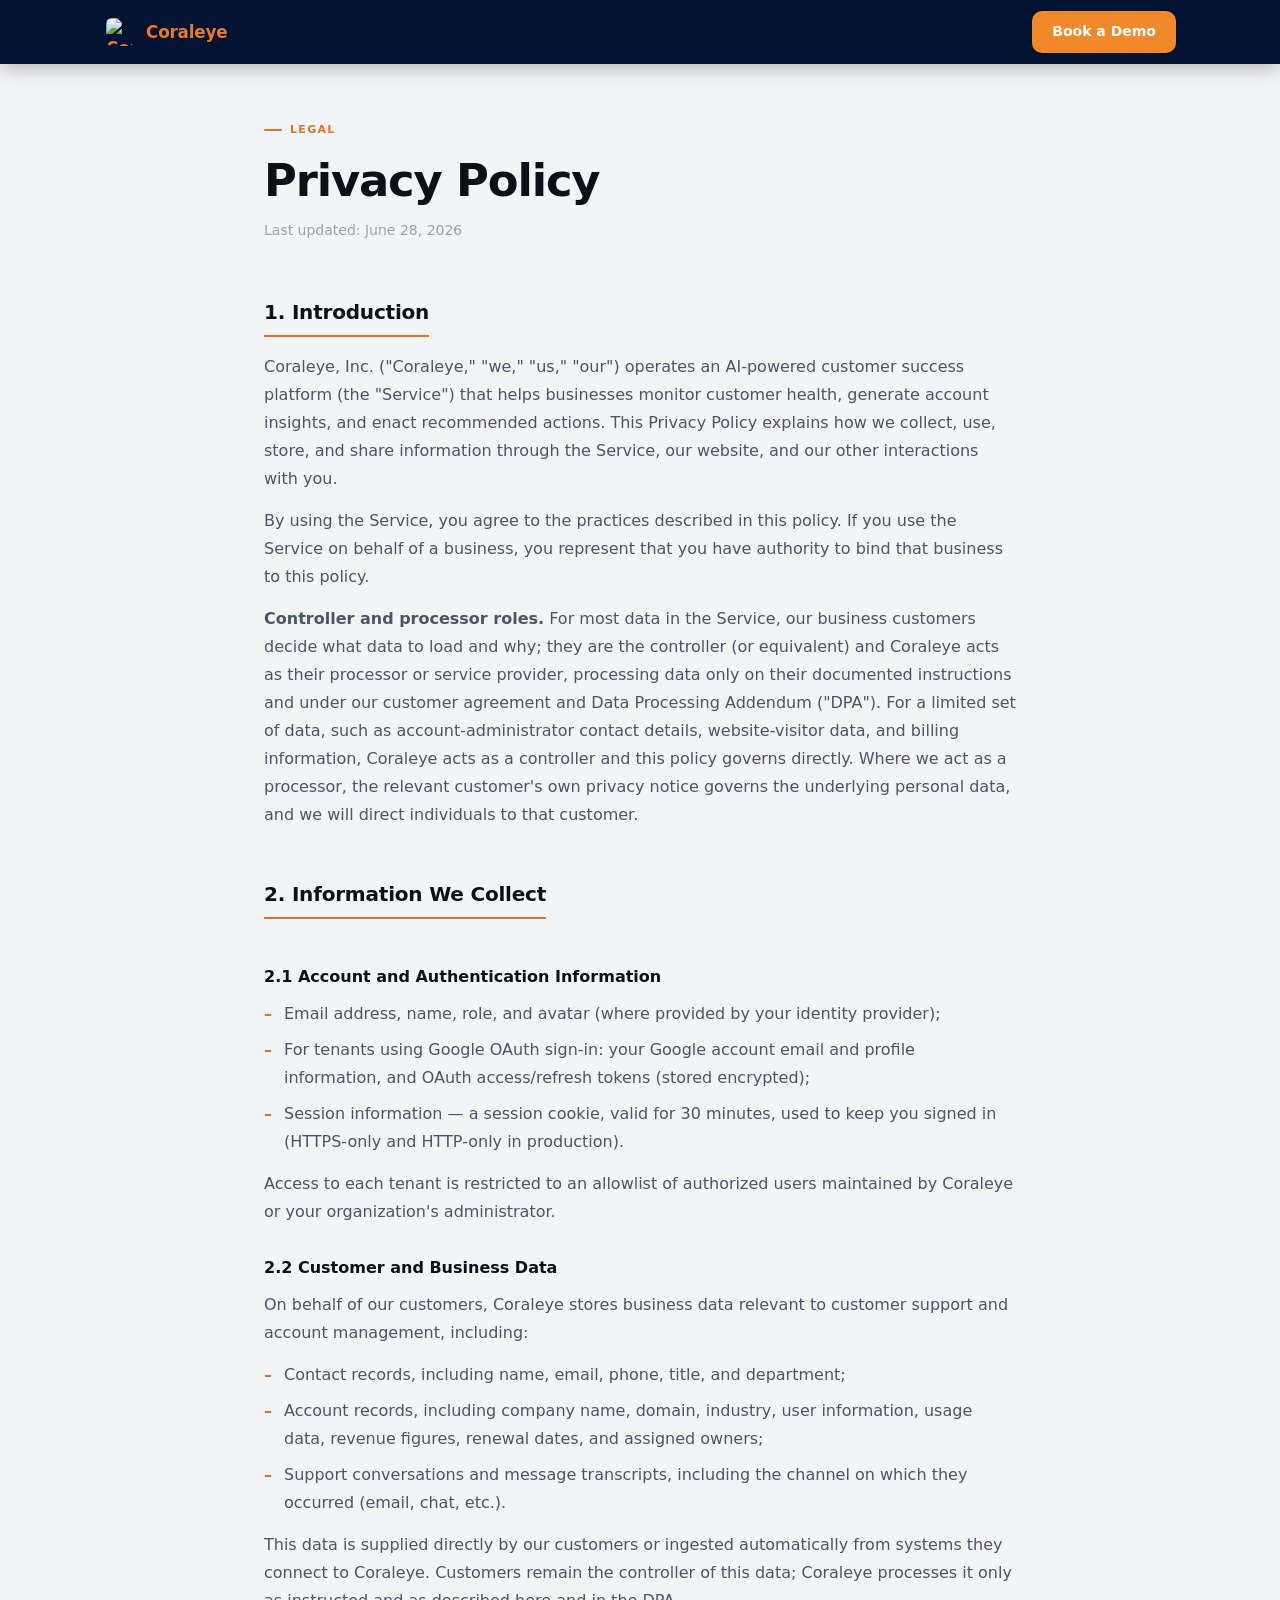
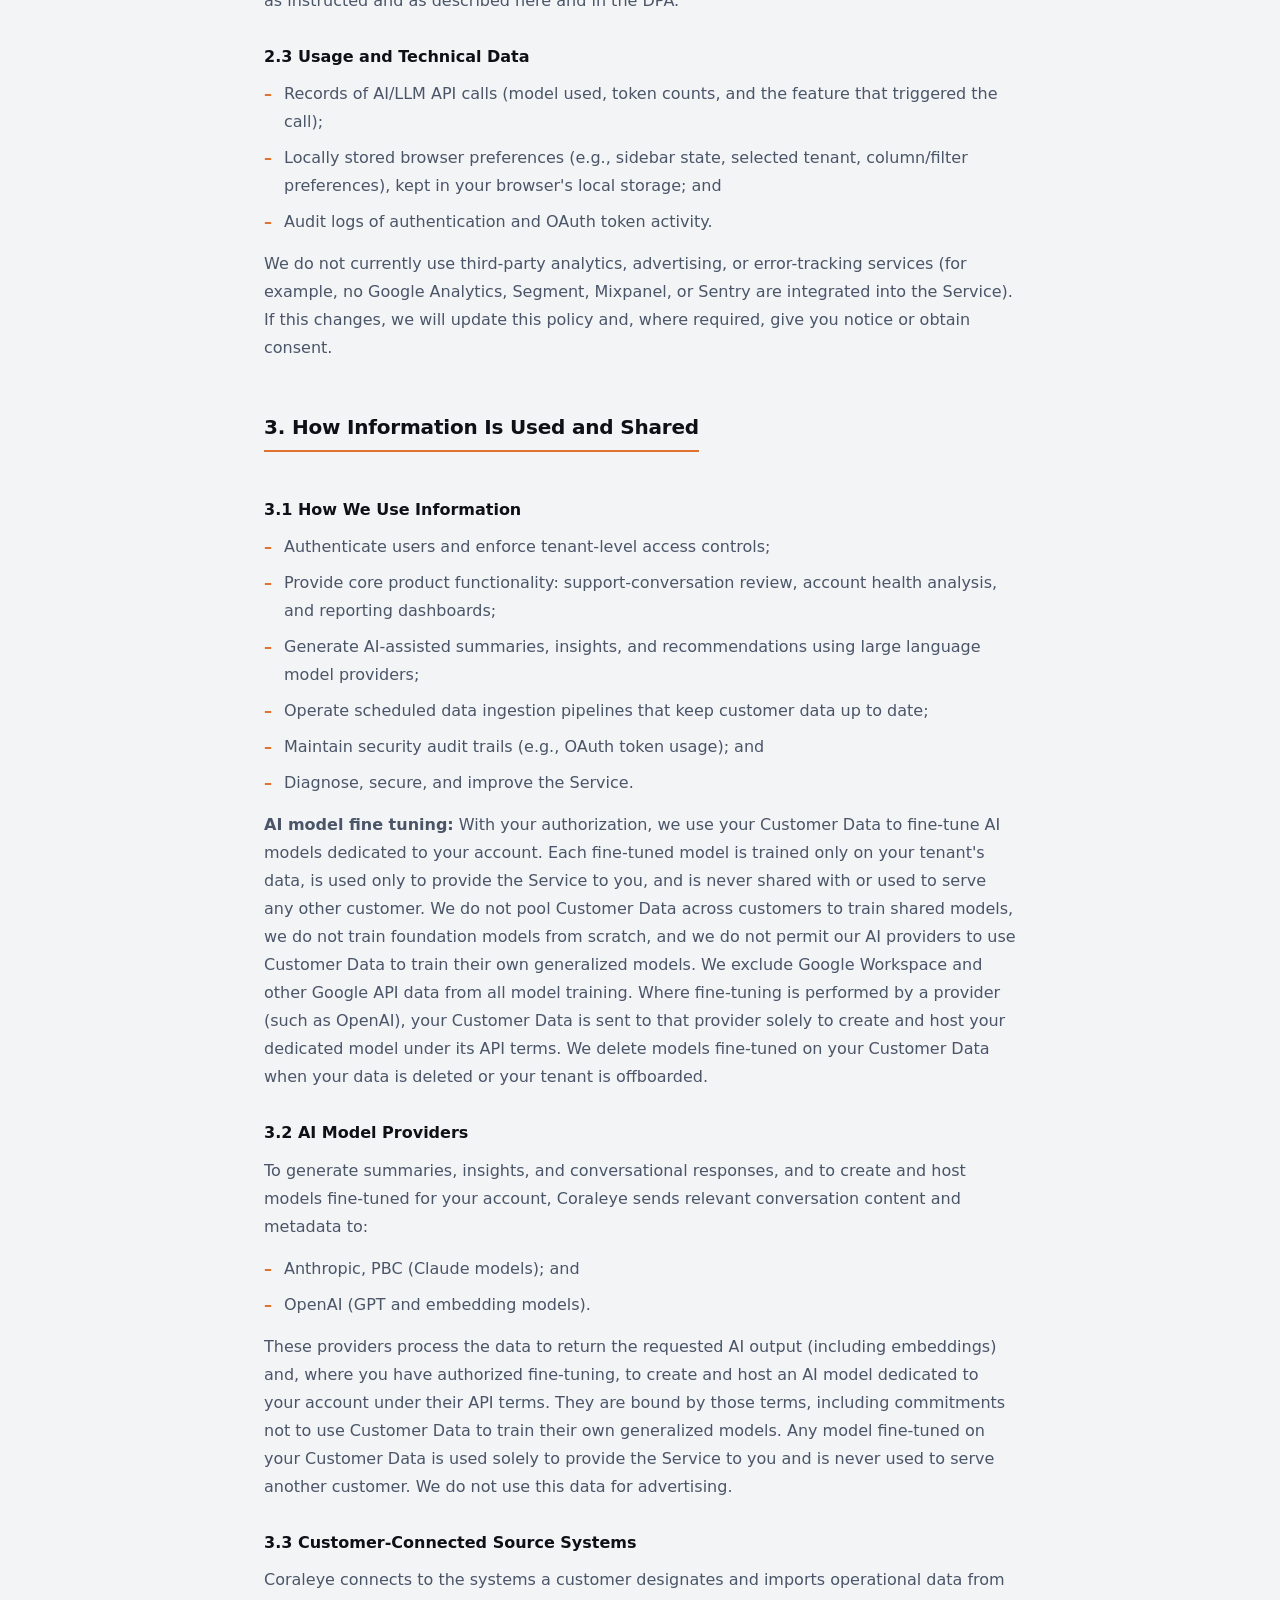
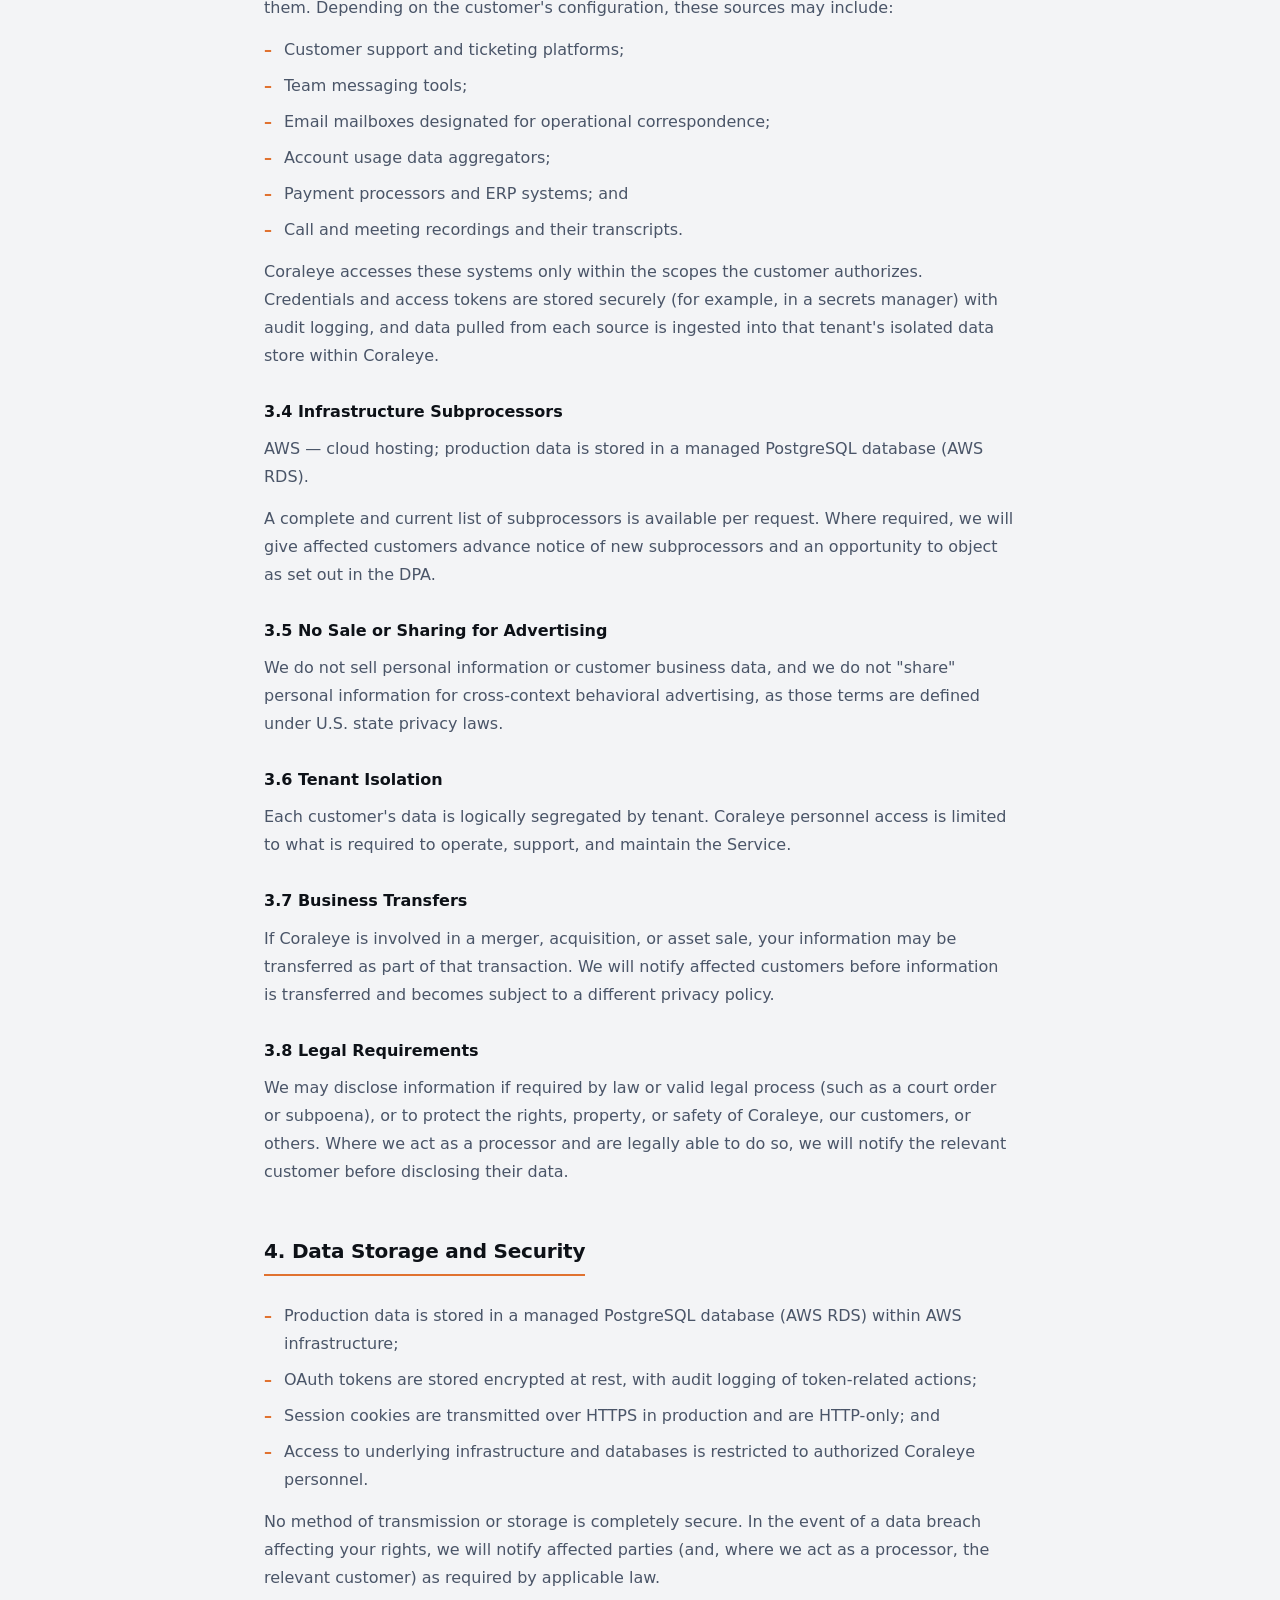
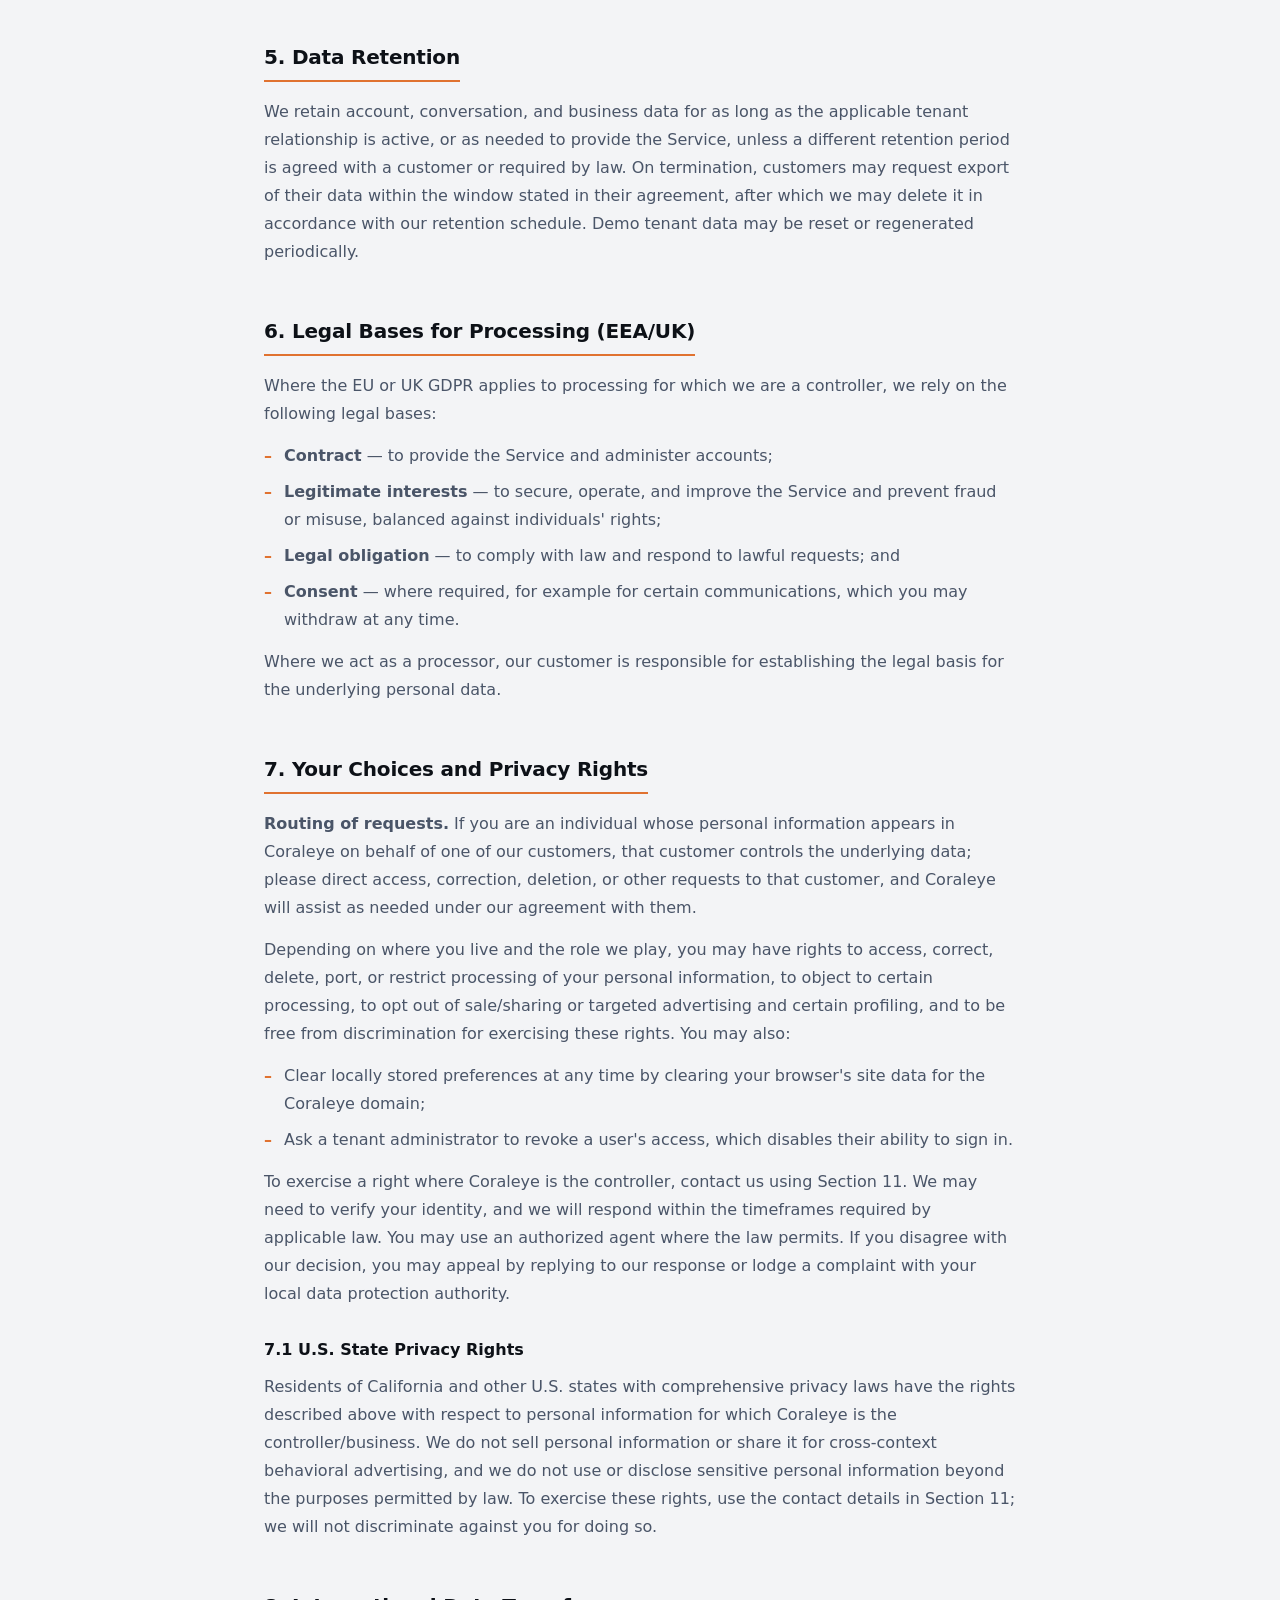
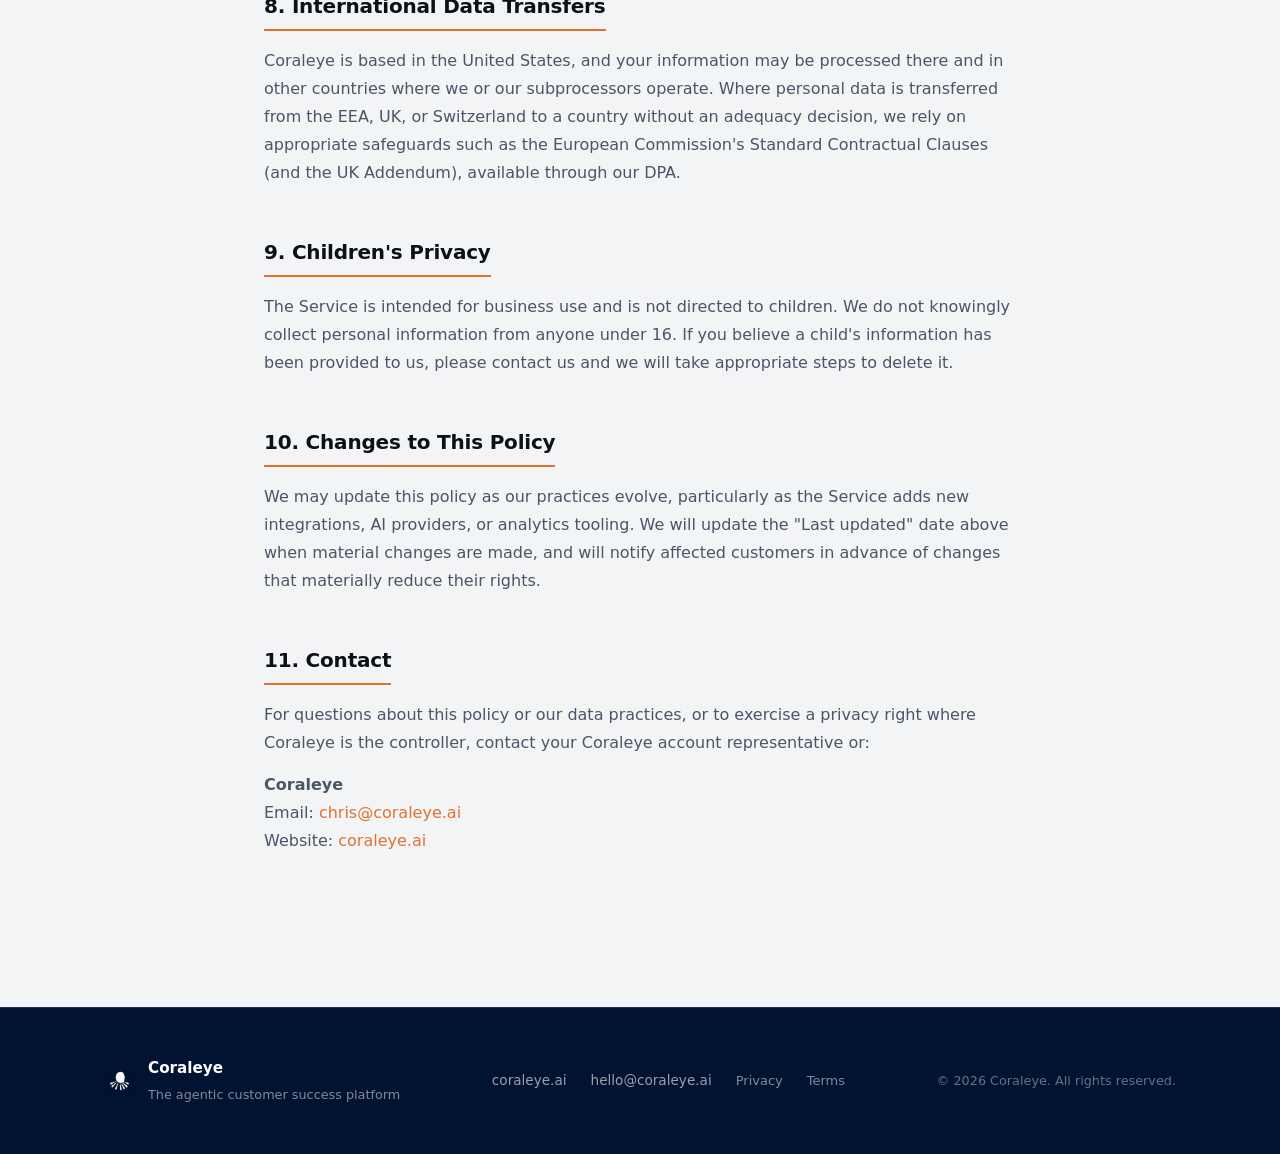
==== coraleye-website/privacy.html @ f0feb990 "Replace contact section with slide-in demo panel and ocean footer. Request a Demo now opens a right-" ====
<!DOCTYPE html>
<html lang="en">
<head>
  <meta charset="UTF-8" />
  <meta name="viewport" content="width=device-width, initial-scale=1.0" />
  <title>Privacy Policy — Coraleye</title>
  <meta name="description" content="Coraleye Privacy Policy — how we collect, use, store, and share information through the Service." />
  <link rel="icon" type="image/png" href="coraleye-new logo inverted.png" />
  <link rel="apple-touch-icon" href="coraleye-new logo inverted.png" />
  <link rel="stylesheet" href="fonts.css" />
  <style>
    *, *::before, *::after { box-sizing: border-box; margin: 0; padding: 0; max-width: 100%; }

    :root {
      --bg:          #f3f4f6;
      --bg-card:     #ffffff;
      --border:      rgba(0,0,0,0.08);
      --orange:      #e07230;
      --text:        #0d1117;
      --text-muted:  #4a5568;
      --text-subtle: #9aa0ae;
      --radius:      10px;
    }

    html { scroll-behavior: smooth; }

    body {
      background: var(--bg);
      color: var(--text);
      font-family: "Söhne", "Soehne", system-ui, -apple-system, BlinkMacSystemFont, "Segoe UI", sans-serif;
      font-size: 16px;
      line-height: 1.7;
      -webkit-font-smoothing: antialiased;
      overflow-x: hidden;
    }

    a { color: var(--orange); text-decoration: none; }
    a:hover { text-decoration: underline; }
    img { display: block; max-width: 100%; }

    /* ─── Nav ───────────────────────────────────────────────────────── */
    nav {
      position: fixed;
      top: 0;
      left: 0;
      right: 0;
      z-index: 100;
      height: 64px;
      display: flex;
      align-items: center;
      background: #011330;
      box-shadow: 0 2px 20px rgba(0,0,0,0.3);
    }

    .container {
      width: 100%;
      max-width: 1120px;
      margin: 0 auto;
      padding: 0 24px;
    }

    .nav-inner {
      display: flex;
      align-items: center;
      justify-content: space-between;
      width: 100%;
    }

    .nav-logo {
      display: flex;
      align-items: center;
      gap: 10px;
      font-weight: 700;
      font-size: 1.05rem;
      letter-spacing: -0.01em;
      color: #e8782a;
      text-decoration: none;
    }

    .nav-logo:hover { text-decoration: none; }

    .nav-logo-mark {
      width: 32px;
      height: 32px;
      border-radius: 8px;
      background: transparent;
      display: flex;
      align-items: center;
      justify-content: center;
      overflow: hidden;
      flex-shrink: 0;
    }

    .nav-links {
      display: flex;
      align-items: center;
      gap: 32px;
      list-style: none;
    }

    .nav-links a {
      font-size: 0.875rem;
      color: #ffffff;
      font-weight: 500;
      transition: color 0.15s;
      text-decoration: none;
    }

    .nav-links a:hover { color: rgba(255,255,255,0.8); text-decoration: none; }

    .nav-cta { display: flex; align-items: center; gap: 12px; }

    .btn {
      display: inline-flex;
      align-items: center;
      gap: 8px;
      padding: 9px 20px;
      border-radius: var(--radius);
      font-size: 0.875rem;
      font-weight: 600;
      cursor: pointer;
      transition: all 0.18s;
      border: none;
      white-space: nowrap;
      text-decoration: none;
    }

    .btn-primary {
      background: #f0892a;
      color: #ffffff;
    }

    .btn-primary:hover {
      background: #d97824;
      transform: translateY(-1px);
      box-shadow: 0 4px 20px rgba(240,137,42,0.30);
      text-decoration: none;
    }

    .nav-dropdown { position: relative; }
    .dropdown-menu { display: none; position: absolute; top: 100%; left: 0; background: #011330; border: 1px solid rgba(255,255,255,0.1); border-radius: 10px; padding: 8px; min-width: 180px; list-style: none; margin-top: 8px; z-index: 200; }
    .nav-dropdown:hover .dropdown-menu { display: block; }

    /* ─── Page Content ───────────────────────────────────────────────── */
    .privacy-wrap {
      max-width: 800px;
      margin: 0 auto;
      padding: 112px 24px 100px;
    }

    .privacy-label {
      display: inline-flex;
      align-items: center;
      gap: 8px;
      font-size: 11px;
      font-weight: 600;
      letter-spacing: 0.12em;
      text-transform: uppercase;
      color: var(--orange);
      margin-bottom: 16px;
    }

    .privacy-label::before {
      content: '';
      display: block;
      width: 18px;
      height: 2px;
      background: var(--orange);
      border-radius: 2px;
    }

    .privacy-wrap h1 {
      font-size: clamp(2rem, 4vw, 2.8rem);
      font-weight: 700;
      line-height: 1.15;
      letter-spacing: -0.025em;
      color: var(--text);
      margin-bottom: 12px;
    }

    .privacy-updated {
      font-size: 0.875rem;
      color: var(--text-subtle);
      margin-bottom: 56px;
    }

    .privacy-section {
      margin-bottom: 52px;
    }

    .privacy-section h2 {
      font-size: 1.25rem;
      font-weight: 700;
      line-height: 1.3;
      letter-spacing: -0.01em;
      color: var(--text);
      text-align: left;
      margin-bottom: 16px;
      padding-bottom: 10px;
      border-bottom: 2px solid var(--orange);
      display: inline-block;
    }

    .privacy-section h3 {
      font-size: 1rem;
      font-weight: 600;
      color: var(--text);
      margin-top: 28px;
      margin-bottom: 10px;
    }

    .privacy-section p {
      font-size: 1rem;
      color: var(--text-muted);
      line-height: 1.75;
      margin-bottom: 14px;
    }

    .privacy-section ul {
      margin: 10px 0 14px 0;
      padding-left: 0;
      list-style: none;
      display: flex;
      flex-direction: column;
      gap: 8px;
    }

    .privacy-section ul li {
      font-size: 1rem;
      color: var(--text-muted);
      line-height: 1.75;
      padding-left: 20px;
      position: relative;
    }

    .privacy-section ul li::before {
      content: '–';
      position: absolute;
      left: 0;
      color: var(--orange);
      font-weight: 700;
    }

    /* ─── Footer ─────────────────────────────────────────────────────── */
    footer {
      background: #011330;
      color: rgba(255,255,255,0.7);
      border-top: 1px solid rgba(255,255,255,0.12);
      padding: 48px 0;
    }

    .footer-inner {
      display: flex;
      align-items: center;
      justify-content: space-between;
      gap: 32px;
      flex-wrap: wrap;
    }

    .footer-left {
      display: flex;
      align-items: center;
      gap: 12px;
    }

    .footer-logo-mark {
      width: 32px;
      height: 32px;
      border-radius: 7px;
      background: transparent;
      display: flex;
      align-items: center;
      justify-content: center;
      overflow: hidden;
    }

    .footer-brand {
      font-weight: 700;
      font-size: 0.95rem;
      color: #ffffff;
    }

    .footer-tagline {
      font-size: 0.8rem;
      color: rgba(255,255,255,0.5);
      margin-top: 2px;
    }

    .footer-links {
      display: flex;
      align-items: center;
      gap: 24px;
    }

    .footer-links a {
      font-size: 0.85rem;
      color: rgba(255,255,255,0.6);
      transition: color 0.15s;
      text-decoration: none;
    }

    .footer-links a:hover { color: rgba(255,255,255,0.9); text-decoration: none; }

    .footer-right {
      font-size: 0.8rem;
      color: rgba(255,255,255,0.4);
    }

    /* ─── Responsive ─────────────────────────────────────────────────── */
    @media (max-width: 900px) {
      .nav-links { display: none; }
      .nav-cta { display: none; }
      .footer-inner { flex-direction: column; align-items: flex-start; }
    }

    @media (max-width: 600px) {
      .privacy-wrap { padding: 96px 20px 80px; }
    }
  </style>
</head>
<body>

  <!-- ─── Nav ────────────────────────────────────────────────────────── -->
  <nav id="main-nav">
    <div class="container">
      <div class="nav-inner">
        <a href="index.html" class="nav-logo">
          <div class="nav-logo-mark">
            <img src="kory.png" alt="Coraleye logo" style="width:28px;height:28px;object-fit:contain;border-radius:6px;" />
          </div>
          Coraleye
        </a>
        <div class="nav-cta">
          <a href="index.html#request-demo" class="btn btn-primary">Book a Demo</a>
        </div>
      </div>
    </div>
  </nav>

  <!-- ─── Content ─────────────────────────────────────────────────────── -->
  <div class="privacy-wrap">

    <div class="privacy-label">Legal</div>
    <h1>Privacy Policy</h1>
    <p class="privacy-updated">Last updated: June 28, 2026</p>

    <!-- 1. Introduction -->
    <div class="privacy-section">
      <h2>1. Introduction</h2>
      <p>Coraleye, Inc. ("Coraleye," "we," "us," "our") operates an AI-powered customer success platform (the "Service") that helps businesses monitor customer health, generate account insights, and enact recommended actions. This Privacy Policy explains how we collect, use, store, and share information through the Service, our website, and our other interactions with you.</p>
      <p>By using the Service, you agree to the practices described in this policy. If you use the Service on behalf of a business, you represent that you have authority to bind that business to this policy.</p>
      <p><strong>Controller and processor roles.</strong> For most data in the Service, our business customers decide what data to load and why; they are the controller (or equivalent) and Coraleye acts as their processor or service provider, processing data only on their documented instructions and under our customer agreement and Data Processing Addendum ("DPA"). For a limited set of data, such as account-administrator contact details, website-visitor data, and billing information, Coraleye acts as a controller and this policy governs directly. Where we act as a processor, the relevant customer's own privacy notice governs the underlying personal data, and we will direct individuals to that customer.</p>
    </div>

    <!-- 2. Information We Collect -->
    <div class="privacy-section">
      <h2>2. Information We Collect</h2>

      <h3>2.1 Account and Authentication Information</h3>
      <ul>
        <li>Email address, name, role, and avatar (where provided by your identity provider);</li>
        <li>For tenants using Google OAuth sign-in: your Google account email and profile information, and OAuth access/refresh tokens (stored encrypted);</li>
        <li>Session information — a session cookie, valid for 30 minutes, used to keep you signed in (HTTPS-only and HTTP-only in production).</li>
      </ul>
      <p>Access to each tenant is restricted to an allowlist of authorized users maintained by Coraleye or your organization's administrator.</p>

      <h3>2.2 Customer and Business Data</h3>
      <p>On behalf of our customers, Coraleye stores business data relevant to customer support and account management, including:</p>
      <ul>
        <li>Contact records, including name, email, phone, title, and department;</li>
        <li>Account records, including company name, domain, industry, user information, usage data, revenue figures, renewal dates, and assigned owners;</li>
        <li>Support conversations and message transcripts, including the channel on which they occurred (email, chat, etc.).</li>
      </ul>
      <p>This data is supplied directly by our customers or ingested automatically from systems they connect to Coraleye. Customers remain the controller of this data; Coraleye processes it only as instructed and as described here and in the DPA.</p>

      <h3>2.3 Usage and Technical Data</h3>
      <ul>
        <li>Records of AI/LLM API calls (model used, token counts, and the feature that triggered the call);</li>
        <li>Locally stored browser preferences (e.g., sidebar state, selected tenant, column/filter preferences), kept in your browser's local storage; and</li>
        <li>Audit logs of authentication and OAuth token activity.</li>
      </ul>
      <p>We do not currently use third-party analytics, advertising, or error-tracking services (for example, no Google Analytics, Segment, Mixpanel, or Sentry are integrated into the Service). If this changes, we will update this policy and, where required, give you notice or obtain consent.</p>
    </div>

    <!-- 3. How Information Is Used and Shared -->
    <div class="privacy-section">
      <h2>3. How Information Is Used and Shared</h2>

      <h3>3.1 How We Use Information</h3>
      <ul>
        <li>Authenticate users and enforce tenant-level access controls;</li>
        <li>Provide core product functionality: support-conversation review, account health analysis, and reporting dashboards;</li>
        <li>Generate AI-assisted summaries, insights, and recommendations using large language model providers;</li>
        <li>Operate scheduled data ingestion pipelines that keep customer data up to date;</li>
        <li>Maintain security audit trails (e.g., OAuth token usage); and</li>
        <li>Diagnose, secure, and improve the Service.</li>
      </ul>
      <p><strong>AI model fine tuning:</strong> With your authorization, we use your Customer Data to fine-tune AI models dedicated to your account. Each fine-tuned model is trained only on your tenant's data, is used only to provide the Service to you, and is never shared with or used to serve any other customer. We do not pool Customer Data across customers to train shared models, we do not train foundation models from scratch, and we do not permit our AI providers to use Customer Data to train their own generalized models. We exclude Google Workspace and other Google API data from all model training. Where fine-tuning is performed by a provider (such as OpenAI), your Customer Data is sent to that provider solely to create and host your dedicated model under its API terms. We delete models fine-tuned on your Customer Data when your data is deleted or your tenant is offboarded.</p>

      <h3>3.2 AI Model Providers</h3>
      <p>To generate summaries, insights, and conversational responses, and to create and host models fine-tuned for your account, Coraleye sends relevant conversation content and metadata to:</p>
      <ul>
        <li>Anthropic, PBC (Claude models); and</li>
        <li>OpenAI (GPT and embedding models).</li>
      </ul>
      <p>These providers process the data to return the requested AI output (including embeddings) and, where you have authorized fine-tuning, to create and host an AI model dedicated to your account under their API terms. They are bound by those terms, including commitments not to use Customer Data to train their own generalized models. Any model fine-tuned on your Customer Data is used solely to provide the Service to you and is never used to serve another customer. We do not use this data for advertising.</p>

      <h3>3.3 Customer-Connected Source Systems</h3>
      <p>Coraleye connects to the systems a customer designates and imports operational data from them. Depending on the customer's configuration, these sources may include:</p>
      <ul>
        <li>Customer support and ticketing platforms;</li>
        <li>Team messaging tools;</li>
        <li>Email mailboxes designated for operational correspondence;</li>
        <li>Account usage data aggregators;</li>
        <li>Payment processors and ERP systems; and</li>
        <li>Call and meeting recordings and their transcripts.</li>
      </ul>
      <p>Coraleye accesses these systems only within the scopes the customer authorizes. Credentials and access tokens are stored securely (for example, in a secrets manager) with audit logging, and data pulled from each source is ingested into that tenant's isolated data store within Coraleye.</p>

      <h3>3.4 Infrastructure Subprocessors</h3>
      <p>AWS — cloud hosting; production data is stored in a managed PostgreSQL database (AWS RDS).</p>
      <p>A complete and current list of subprocessors is available per request. Where required, we will give affected customers advance notice of new subprocessors and an opportunity to object as set out in the DPA.</p>

      <h3>3.5 No Sale or Sharing for Advertising</h3>
      <p>We do not sell personal information or customer business data, and we do not "share" personal information for cross-context behavioral advertising, as those terms are defined under U.S. state privacy laws.</p>

      <h3>3.6 Tenant Isolation</h3>
      <p>Each customer's data is logically segregated by tenant. Coraleye personnel access is limited to what is required to operate, support, and maintain the Service.</p>

      <h3>3.7 Business Transfers</h3>
      <p>If Coraleye is involved in a merger, acquisition, or asset sale, your information may be transferred as part of that transaction. We will notify affected customers before information is transferred and becomes subject to a different privacy policy.</p>

      <h3>3.8 Legal Requirements</h3>
      <p>We may disclose information if required by law or valid legal process (such as a court order or subpoena), or to protect the rights, property, or safety of Coraleye, our customers, or others. Where we act as a processor and are legally able to do so, we will notify the relevant customer before disclosing their data.</p>
    </div>

    <!-- 4. Data Storage and Security -->
    <div class="privacy-section">
      <h2>4. Data Storage and Security</h2>
      <ul>
        <li>Production data is stored in a managed PostgreSQL database (AWS RDS) within AWS infrastructure;</li>
        <li>OAuth tokens are stored encrypted at rest, with audit logging of token-related actions;</li>
        <li>Session cookies are transmitted over HTTPS in production and are HTTP-only; and</li>
        <li>Access to underlying infrastructure and databases is restricted to authorized Coraleye personnel.</li>
      </ul>
      <p>No method of transmission or storage is completely secure. In the event of a data breach affecting your rights, we will notify affected parties (and, where we act as a processor, the relevant customer) as required by applicable law.</p>
    </div>

    <!-- 5. Data Retention -->
    <div class="privacy-section">
      <h2>5. Data Retention</h2>
      <p>We retain account, conversation, and business data for as long as the applicable tenant relationship is active, or as needed to provide the Service, unless a different retention period is agreed with a customer or required by law. On termination, customers may request export of their data within the window stated in their agreement, after which we may delete it in accordance with our retention schedule. Demo tenant data may be reset or regenerated periodically.</p>
    </div>

    <!-- 6. Legal Bases for Processing -->
    <div class="privacy-section">
      <h2>6. Legal Bases for Processing (EEA/UK)</h2>
      <p>Where the EU or UK GDPR applies to processing for which we are a controller, we rely on the following legal bases:</p>
      <ul>
        <li><strong>Contract</strong> — to provide the Service and administer accounts;</li>
        <li><strong>Legitimate interests</strong> — to secure, operate, and improve the Service and prevent fraud or misuse, balanced against individuals' rights;</li>
        <li><strong>Legal obligation</strong> — to comply with law and respond to lawful requests; and</li>
        <li><strong>Consent</strong> — where required, for example for certain communications, which you may withdraw at any time.</li>
      </ul>
      <p>Where we act as a processor, our customer is responsible for establishing the legal basis for the underlying personal data.</p>
    </div>

    <!-- 7. Your Choices and Privacy Rights -->
    <div class="privacy-section">
      <h2>7. Your Choices and Privacy Rights</h2>
      <p><strong>Routing of requests.</strong> If you are an individual whose personal information appears in Coraleye on behalf of one of our customers, that customer controls the underlying data; please direct access, correction, deletion, or other requests to that customer, and Coraleye will assist as needed under our agreement with them.</p>
      <p>Depending on where you live and the role we play, you may have rights to access, correct, delete, port, or restrict processing of your personal information, to object to certain processing, to opt out of sale/sharing or targeted advertising and certain profiling, and to be free from discrimination for exercising these rights. You may also:</p>
      <ul>
        <li>Clear locally stored preferences at any time by clearing your browser's site data for the Coraleye domain;</li>
        <li>Ask a tenant administrator to revoke a user's access, which disables their ability to sign in.</li>
      </ul>
      <p>To exercise a right where Coraleye is the controller, contact us using Section 11. We may need to verify your identity, and we will respond within the timeframes required by applicable law. You may use an authorized agent where the law permits. If you disagree with our decision, you may appeal by replying to our response or lodge a complaint with your local data protection authority.</p>

      <h3>7.1 U.S. State Privacy Rights</h3>
      <p>Residents of California and other U.S. states with comprehensive privacy laws have the rights described above with respect to personal information for which Coraleye is the controller/business. We do not sell personal information or share it for cross-context behavioral advertising, and we do not use or disclose sensitive personal information beyond the purposes permitted by law. To exercise these rights, use the contact details in Section 11; we will not discriminate against you for doing so.</p>
    </div>

    <!-- 8. International Data Transfers -->
    <div class="privacy-section">
      <h2>8. International Data Transfers</h2>
      <p>Coraleye is based in the United States, and your information may be processed there and in other countries where we or our subprocessors operate. Where personal data is transferred from the EEA, UK, or Switzerland to a country without an adequacy decision, we rely on appropriate safeguards such as the European Commission's Standard Contractual Clauses (and the UK Addendum), available through our DPA.</p>
    </div>

    <!-- 9. Children's Privacy -->
    <div class="privacy-section">
      <h2>9. Children's Privacy</h2>
      <p>The Service is intended for business use and is not directed to children. We do not knowingly collect personal information from anyone under 16. If you believe a child's information has been provided to us, please contact us and we will take appropriate steps to delete it.</p>
    </div>

    <!-- 10. Changes to This Policy -->
    <div class="privacy-section">
      <h2>10. Changes to This Policy</h2>
      <p>We may update this policy as our practices evolve, particularly as the Service adds new integrations, AI providers, or analytics tooling. We will update the "Last updated" date above when material changes are made, and will notify affected customers in advance of changes that materially reduce their rights.</p>
    </div>

    <!-- 11. Contact -->
    <div class="privacy-section">
      <h2>11. Contact</h2>
      <p>For questions about this policy or our data practices, or to exercise a privacy right where Coraleye is the controller, contact your Coraleye account representative or:</p>
      <p>
        <strong>Coraleye</strong><br />
        Email: <a href="mailto:chris@coraleye.ai">chris@coraleye.ai</a><br />
        Website: <a href="https://coraleye.ai">coraleye.ai</a>
      </p>
    </div>

  </div>

  <!-- ─── Footer ─────────────────────────────────────────────────────── -->
  <footer>
    <div class="container">
      <div class="footer-inner">
        <div class="footer-left">
          <div class="footer-logo-mark">
            <img src="coraleye-new logo inverted.png" alt="Coraleye" style="width:32px;height:32px;object-fit:contain;" />
          </div>
          <div>
            <div class="footer-brand">Coraleye</div>
            <div class="footer-tagline">The agentic customer success platform</div>
          </div>
        </div>
        <div class="footer-links">
          <a href="https://coraleye.ai">coraleye.ai</a>
          <a href="mailto:hello@coraleye.ai">hello@coraleye.ai</a>
          <a href="privacy.html" style="color:rgba(255,255,255,0.5);font-size:13px;">Privacy</a>
          <a href="terms.html" style="color:rgba(255,255,255,0.5);font-size:13px;">Terms</a>
        </div>
        <div class="footer-right">
          © 2026 Coraleye. All rights reserved.
        </div>
      </div>
    </div>
  </footer>

</body>
</html>
---- coraleye-website/fonts.css ----
/* Söhne — Klim Type Foundry (self-hosted web license)
   Place woff2 files in coraleye-website/fonts/:
   - Soehne-Buch.woff2           (400)
   - Soehne-Kraftig.woff2        (500)
   - Soehne-Halbfett.woff2       (600)
   - Soehne-Dreiviertelfett.woff2 (700) */

@font-face {
  font-family: "Söhne";
  src: local("Söhne Buch"), local("Soehne Buch"),
       url("fonts/Soehne-Buch.woff2") format("woff2");
  font-weight: 400;
  font-style: normal;
  font-display: swap;
}

@font-face {
  font-family: "Söhne";
  src: local("Söhne Kräftig"), local("Soehne Kraftig"),
       url("fonts/Soehne-Kraftig.woff2") format("woff2");
  font-weight: 500;
  font-style: normal;
  font-display: swap;
}

@font-face {
  font-family: "Söhne";
  src: local("Söhne Halbfett"), local("Soehne Halbfett"),
       url("fonts/Soehne-Halbfett.woff2") format("woff2");
  font-weight: 600;
  font-style: normal;
  font-display: swap;
}

@font-face {
  font-family: "Söhne";
  src: local("Söhne Dreiviertelfett"), local("Soehne Dreiviertelfett"),
       url("fonts/Soehne-Dreiviertelfett.woff2") format("woff2");
  font-weight: 700;
  font-style: normal;
  font-display: swap;
}
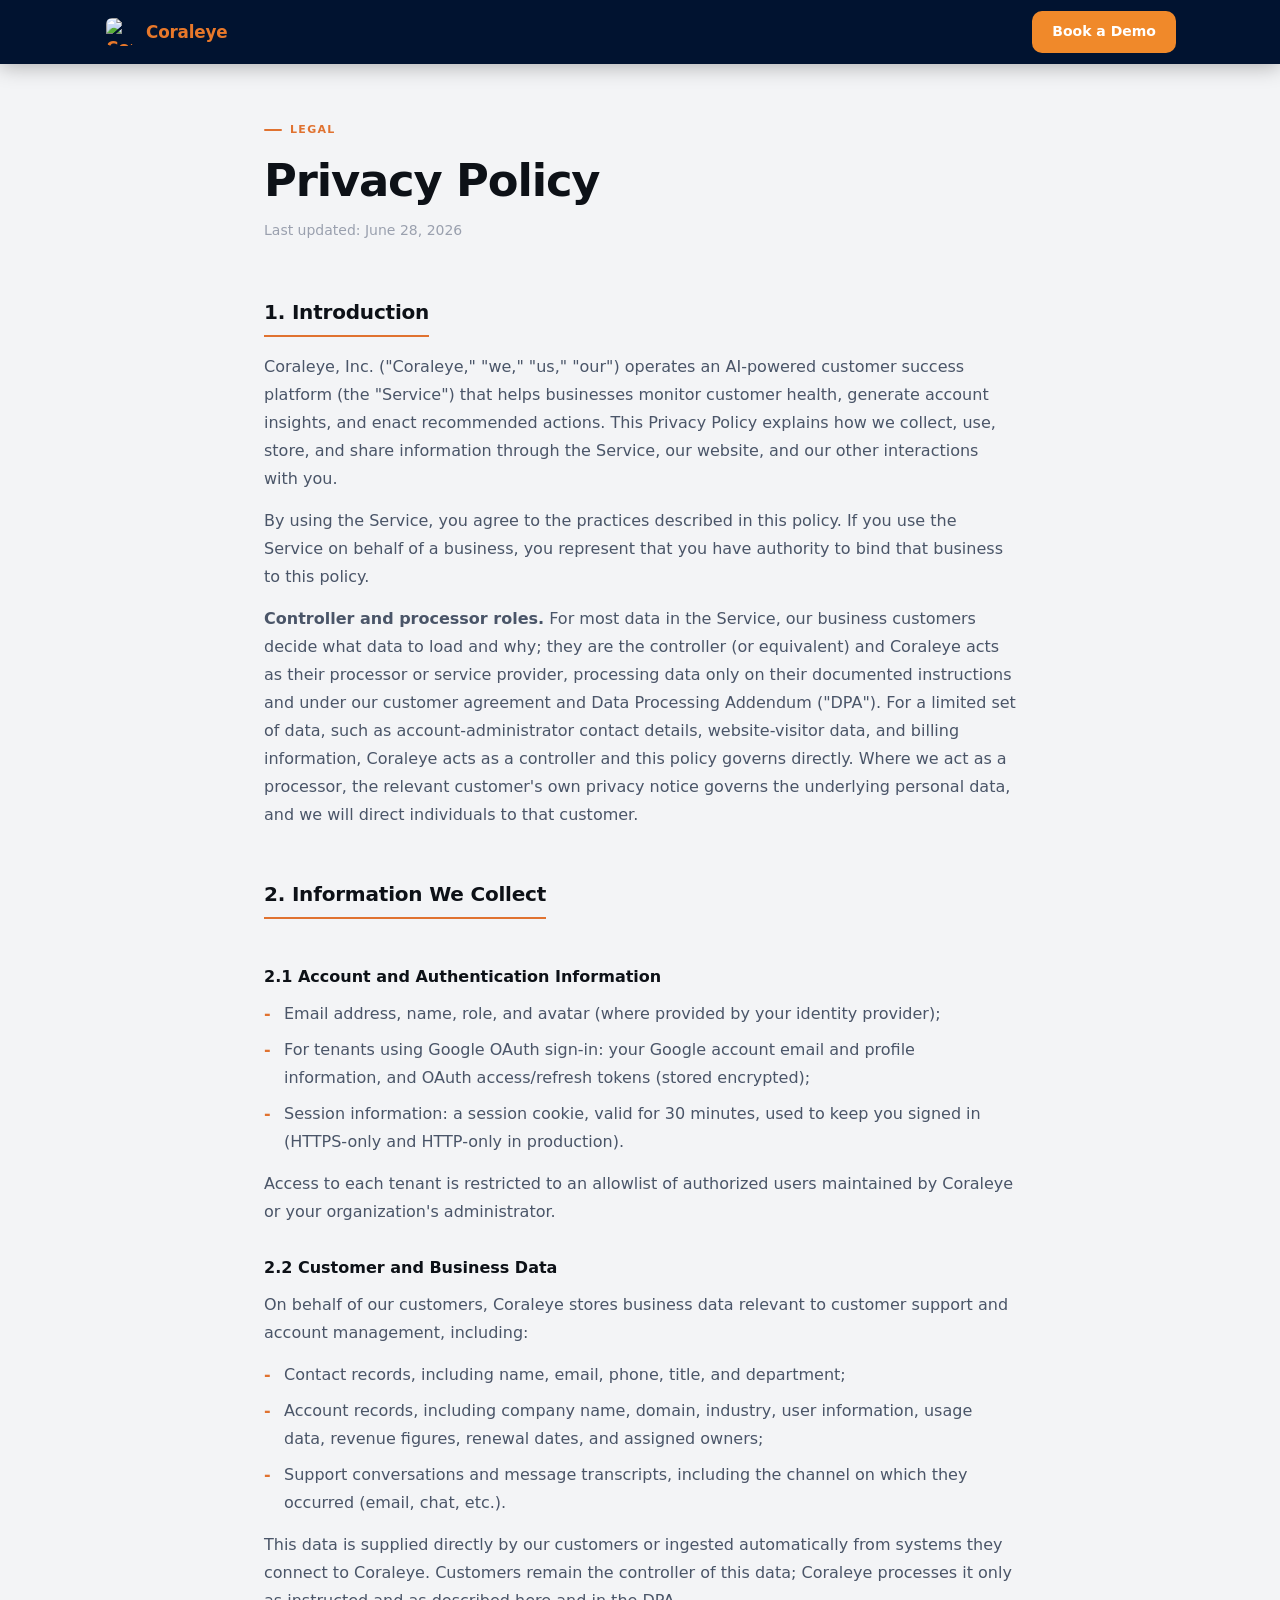
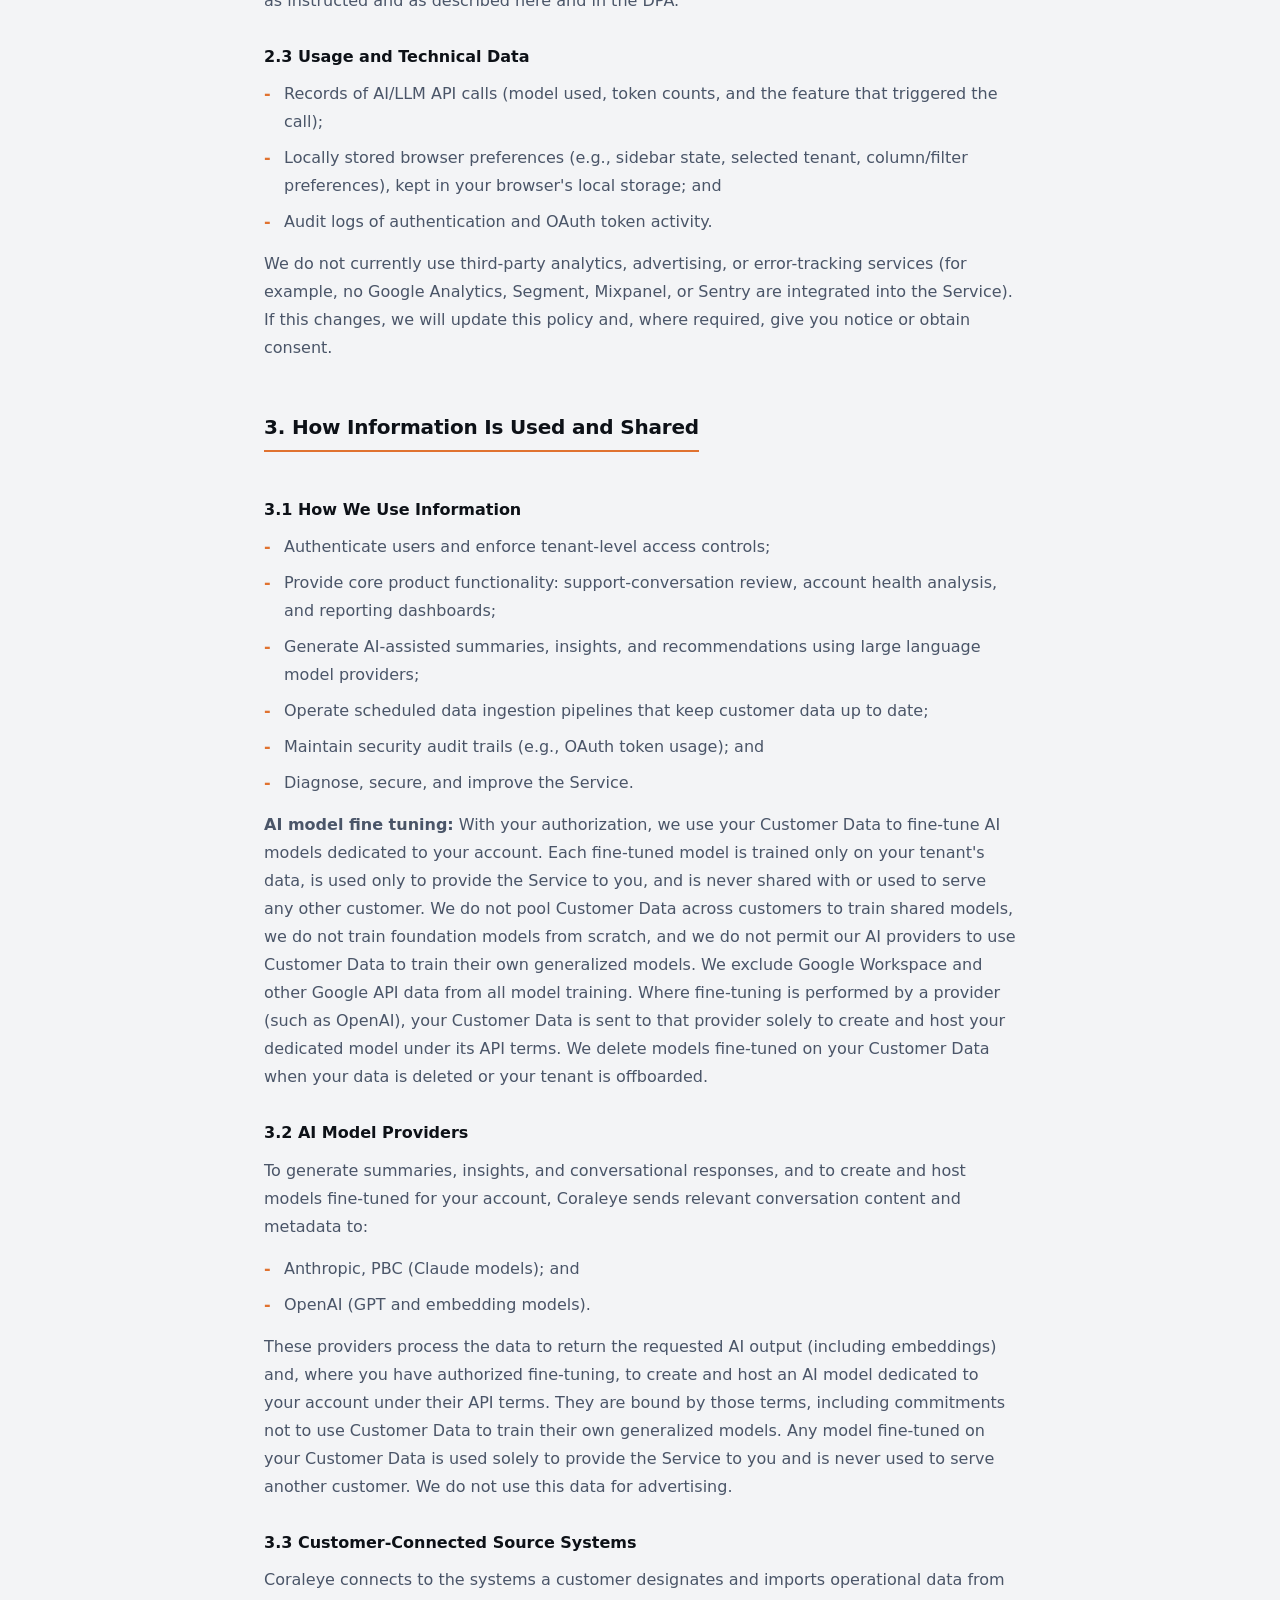
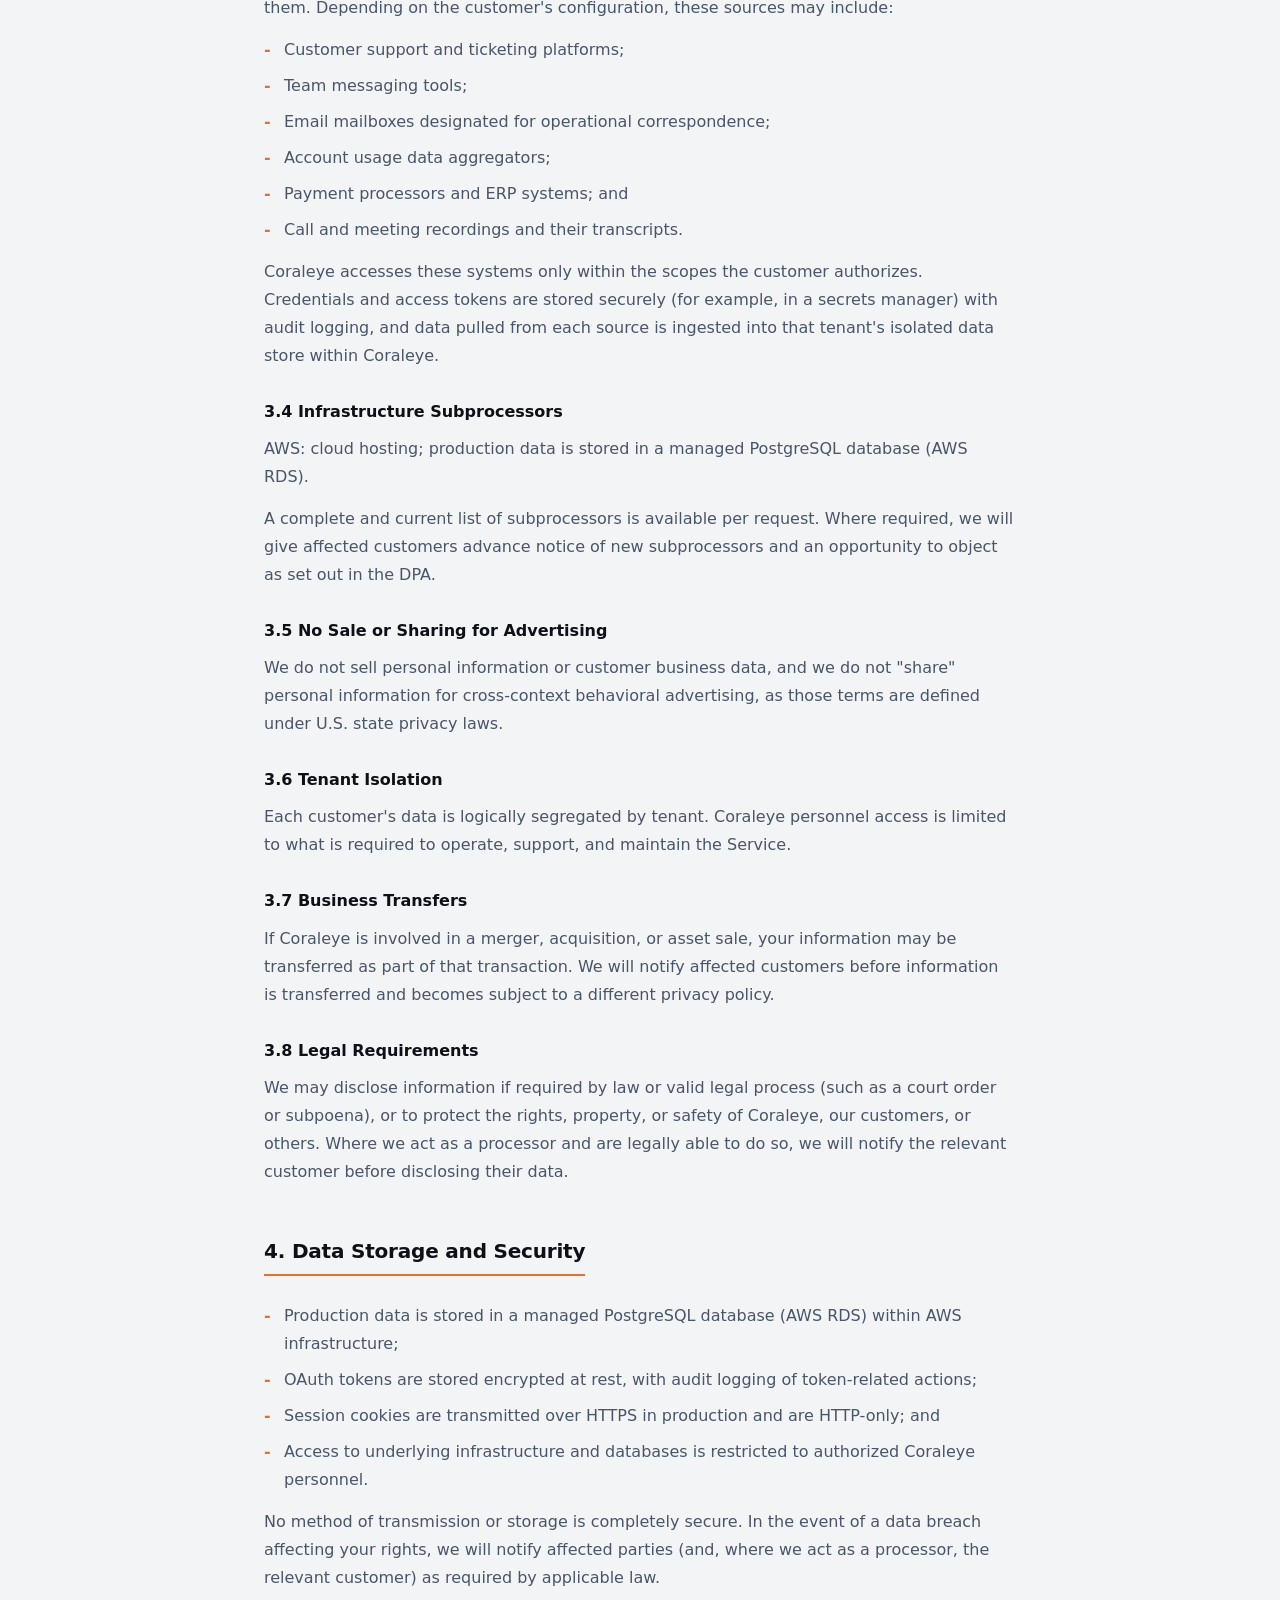
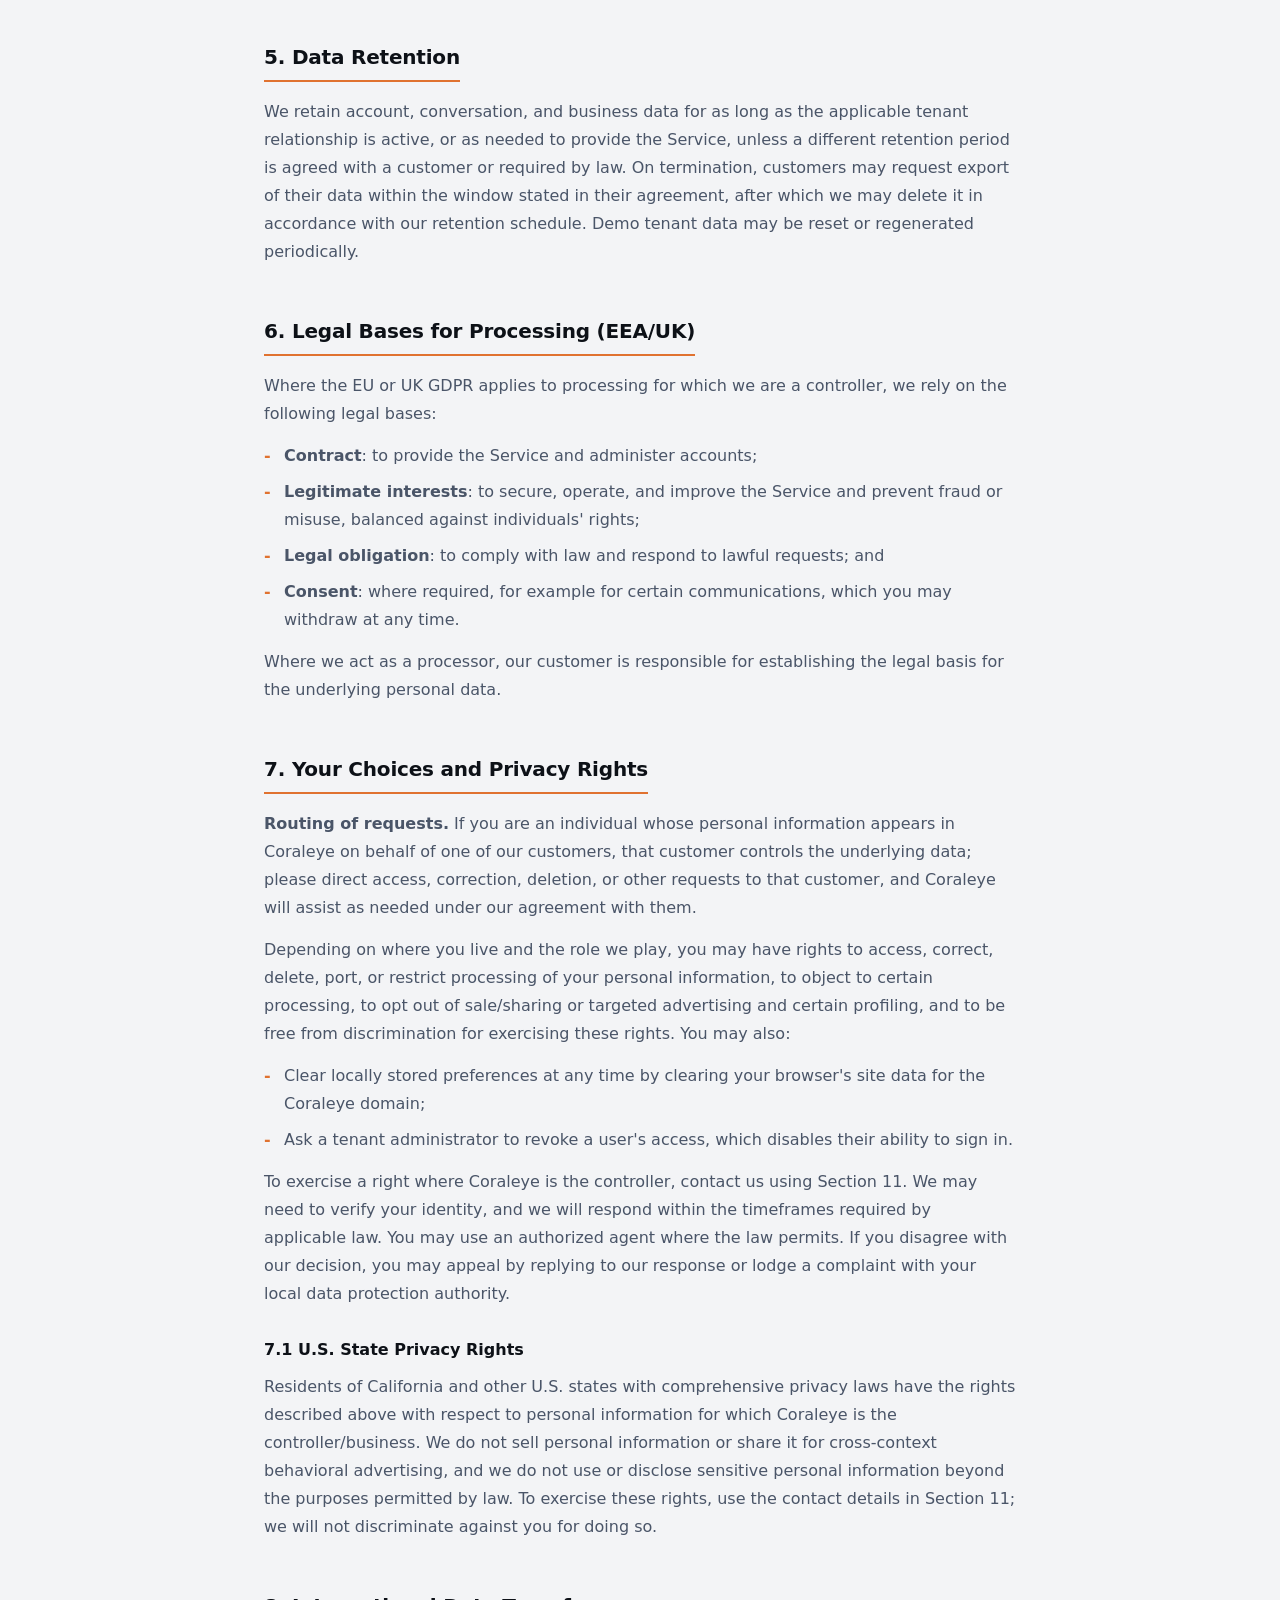
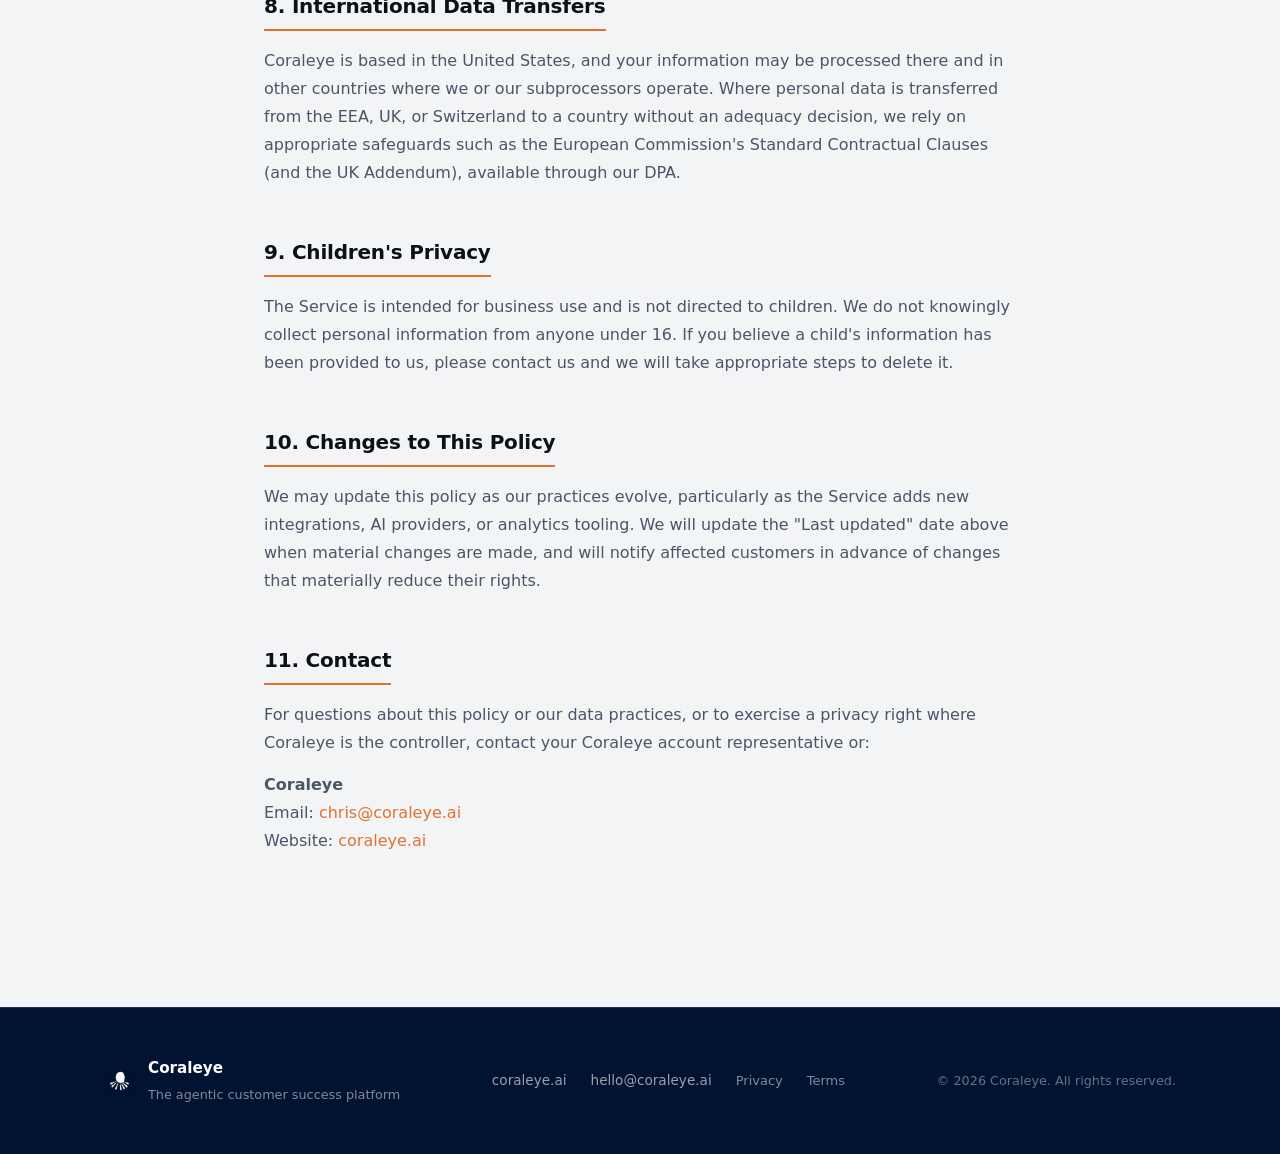
==== commit 3f927db7: "Polish landing page copy, visuals, and punctuation for deploy. Taller hero with green accent, ocean-" ====
--- a/coraleye-website/privacy.html
+++ b/coraleye-website/privacy.html
@@ -3,8 +3,8 @@
 <head>
   <meta charset="UTF-8" />
   <meta name="viewport" content="width=device-width, initial-scale=1.0" />
-  <title>Privacy Policy — Coraleye</title>
-  <meta name="description" content="Coraleye Privacy Policy — how we collect, use, store, and share information through the Service." />
+  <title>Privacy Policy | Coraleye</title>
+  <meta name="description" content="Coraleye Privacy Policy: how we collect, use, store, and share information through the Service." />
   <link rel="icon" type="image/png" href="coraleye-new logo inverted.png" />
   <link rel="apple-touch-icon" href="coraleye-new logo inverted.png" />
   <link rel="stylesheet" href="fonts.css" />
@@ -234,7 +234,7 @@
     }
 
     .privacy-section ul li::before {
-      content: '–';
+      content: '-';
       position: absolute;
       left: 0;
       color: var(--orange);
@@ -360,7 +360,7 @@
       <ul>
         <li>Email address, name, role, and avatar (where provided by your identity provider);</li>
         <li>For tenants using Google OAuth sign-in: your Google account email and profile information, and OAuth access/refresh tokens (stored encrypted);</li>
-        <li>Session information — a session cookie, valid for 30 minutes, used to keep you signed in (HTTPS-only and HTTP-only in production).</li>
+        <li>Session information: a session cookie, valid for 30 minutes, used to keep you signed in (HTTPS-only and HTTP-only in production).</li>
       </ul>
       <p>Access to each tenant is restricted to an allowlist of authorized users maintained by Coraleye or your organization's administrator.</p>
 
@@ -418,7 +418,7 @@
       <p>Coraleye accesses these systems only within the scopes the customer authorizes. Credentials and access tokens are stored securely (for example, in a secrets manager) with audit logging, and data pulled from each source is ingested into that tenant's isolated data store within Coraleye.</p>
 
       <h3>3.4 Infrastructure Subprocessors</h3>
-      <p>AWS — cloud hosting; production data is stored in a managed PostgreSQL database (AWS RDS).</p>
+      <p>AWS: cloud hosting; production data is stored in a managed PostgreSQL database (AWS RDS).</p>
       <p>A complete and current list of subprocessors is available per request. Where required, we will give affected customers advance notice of new subprocessors and an opportunity to object as set out in the DPA.</p>
 
       <h3>3.5 No Sale or Sharing for Advertising</h3>
@@ -457,10 +457,10 @@
       <h2>6. Legal Bases for Processing (EEA/UK)</h2>
       <p>Where the EU or UK GDPR applies to processing for which we are a controller, we rely on the following legal bases:</p>
       <ul>
-        <li><strong>Contract</strong> — to provide the Service and administer accounts;</li>
-        <li><strong>Legitimate interests</strong> — to secure, operate, and improve the Service and prevent fraud or misuse, balanced against individuals' rights;</li>
-        <li><strong>Legal obligation</strong> — to comply with law and respond to lawful requests; and</li>
-        <li><strong>Consent</strong> — where required, for example for certain communications, which you may withdraw at any time.</li>
+        <li><strong>Contract</strong>: to provide the Service and administer accounts;</li>
+        <li><strong>Legitimate interests</strong>: to secure, operate, and improve the Service and prevent fraud or misuse, balanced against individuals' rights;</li>
+        <li><strong>Legal obligation</strong>: to comply with law and respond to lawful requests; and</li>
+        <li><strong>Consent</strong>: where required, for example for certain communications, which you may withdraw at any time.</li>
       </ul>
       <p>Where we act as a processor, our customer is responsible for establishing the legal basis for the underlying personal data.</p>
     </div>
--- a/coraleye-website/fonts.css
+++ b/coraleye-website/fonts.css
@@ -1,4 +1,4 @@
-/* Söhne — Klim Type Foundry (self-hosted web license)
+/* Söhne - Klim Type Foundry (self-hosted web license)
    Place woff2 files in coraleye-website/fonts/:
    - Soehne-Buch.woff2           (400)
    - Soehne-Kraftig.woff2        (500)
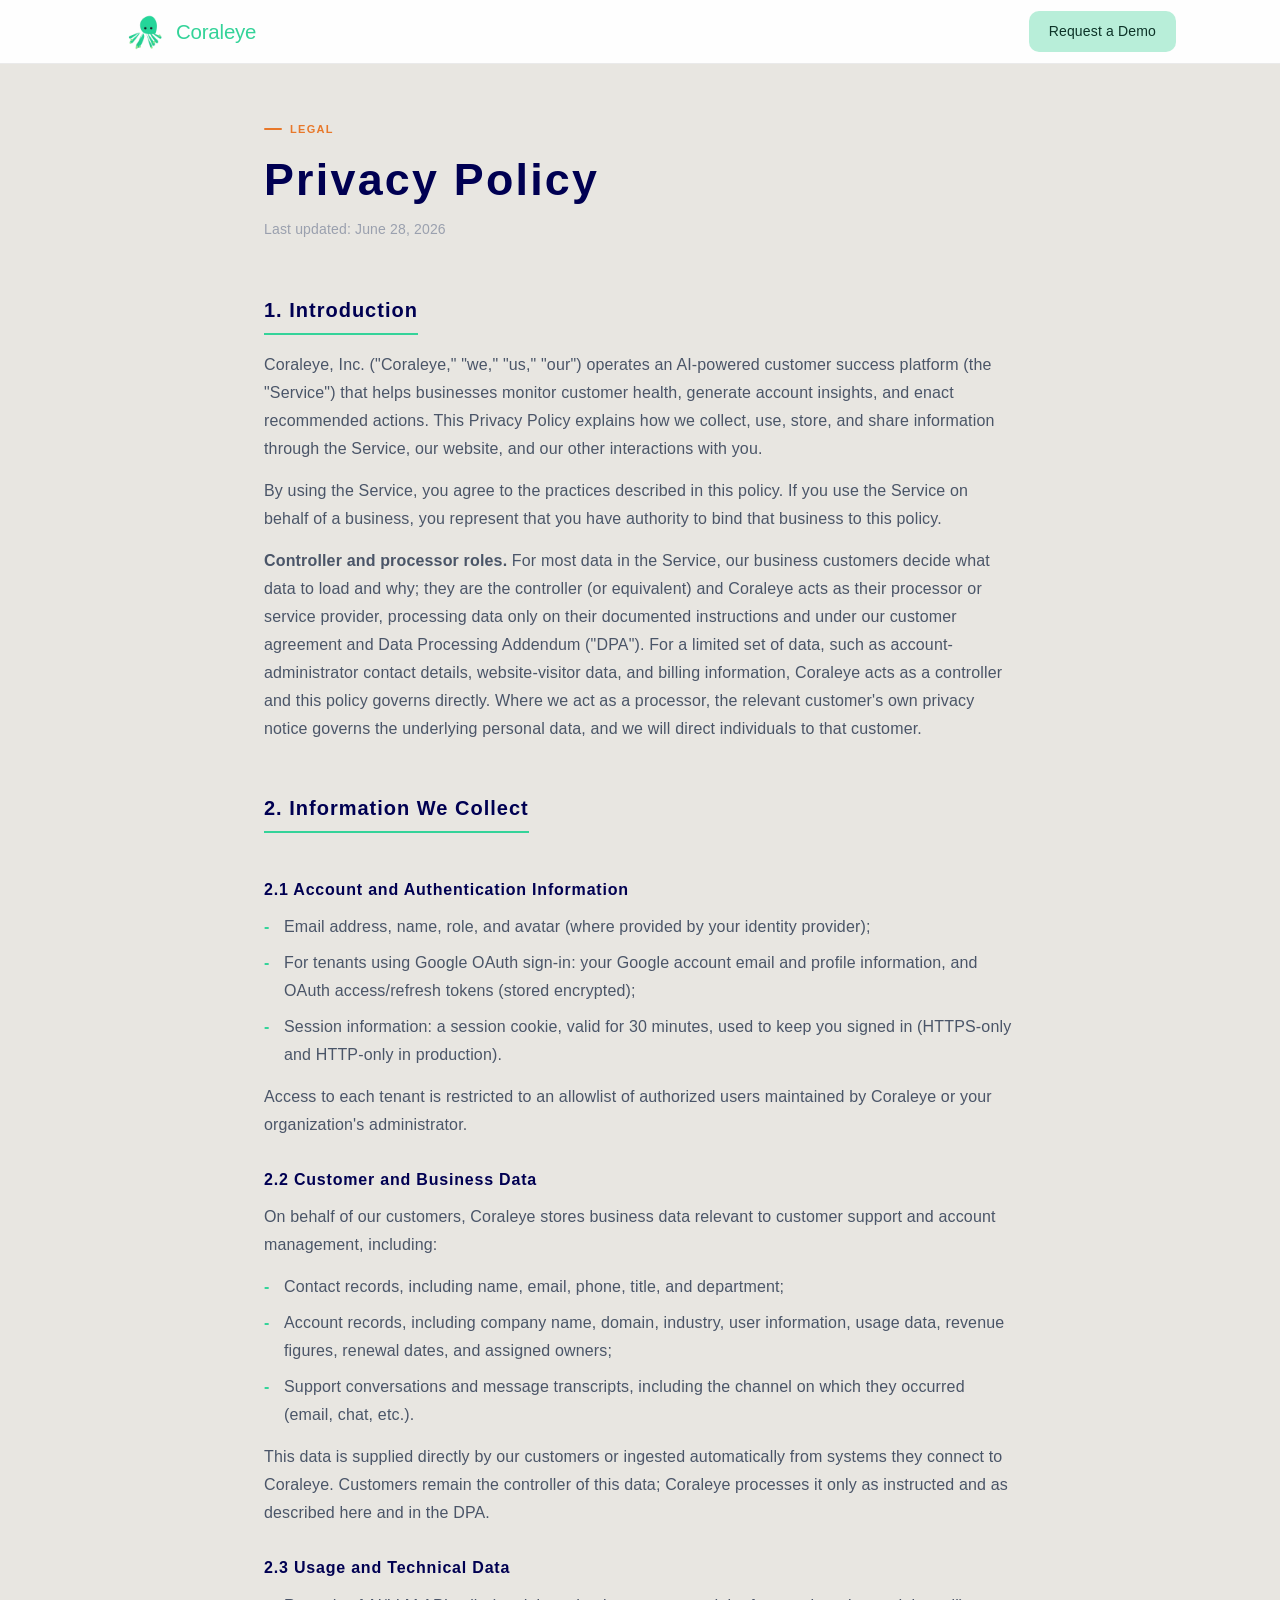
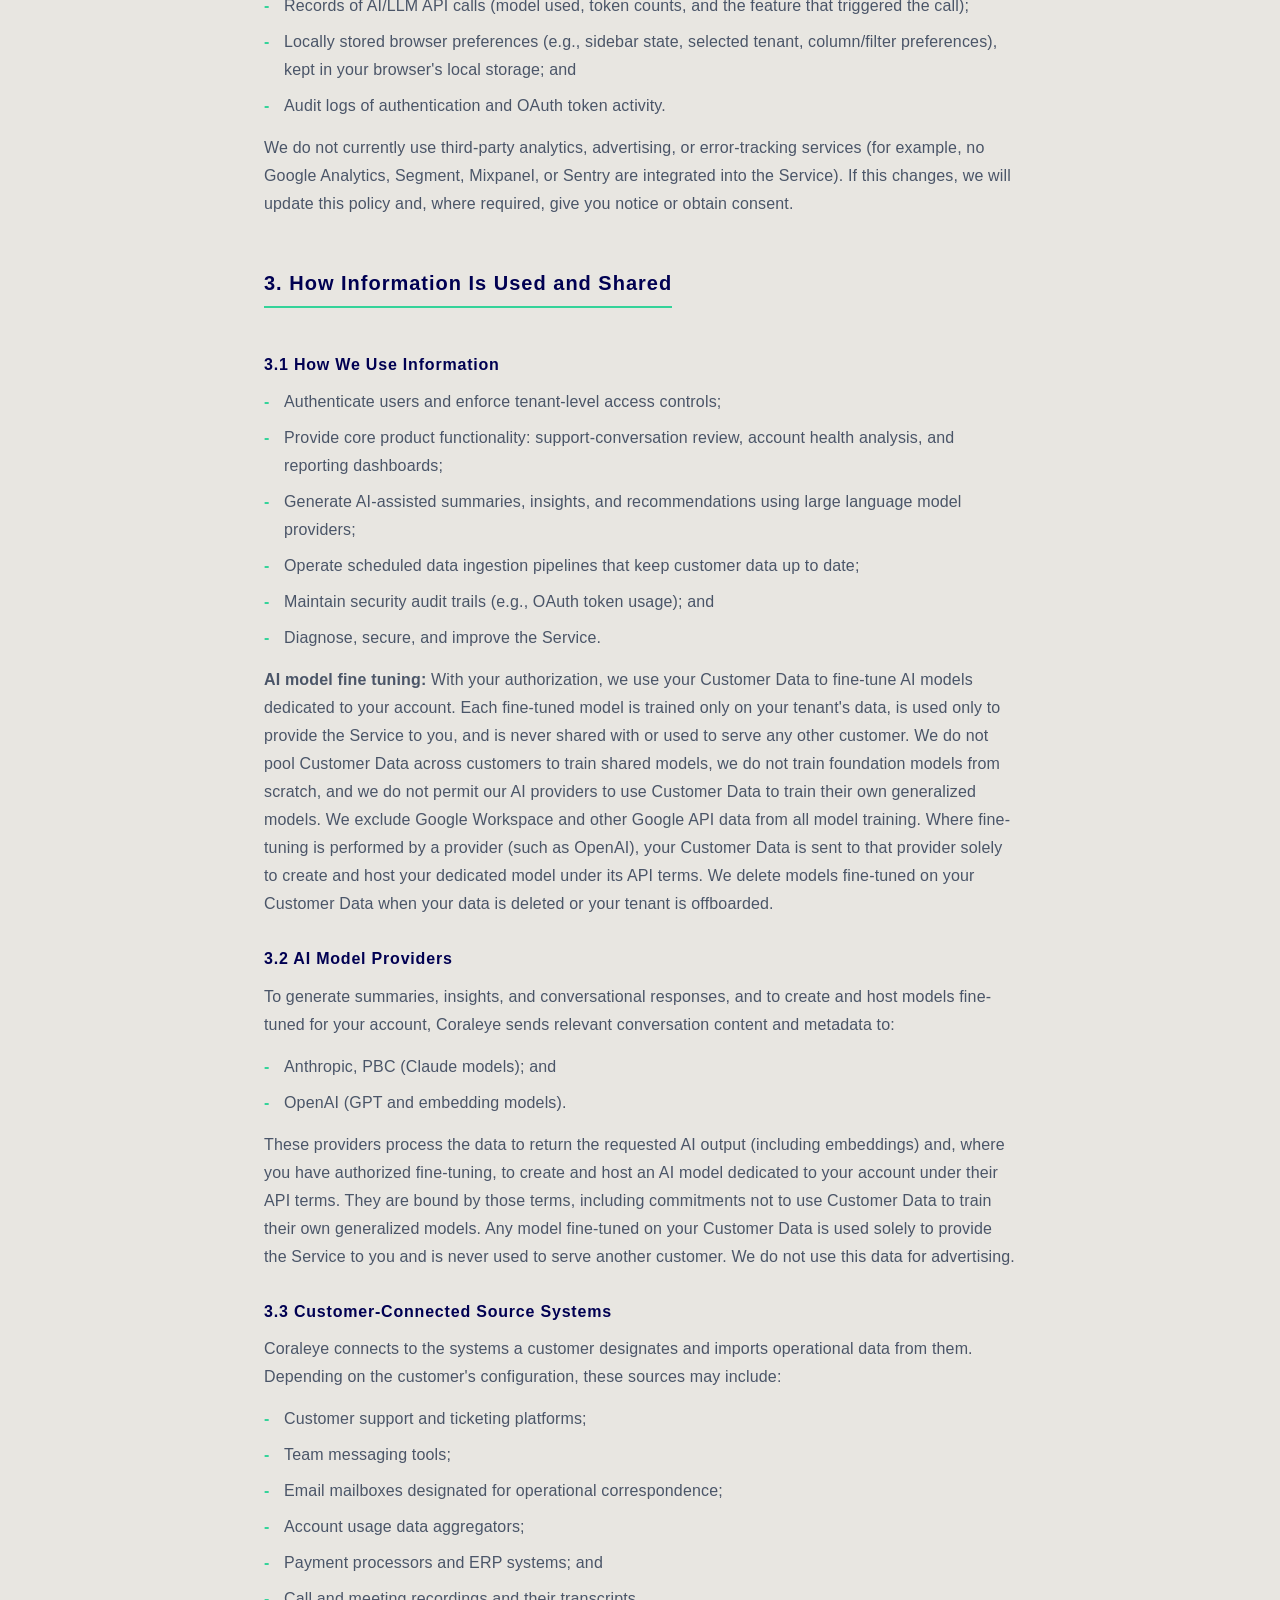
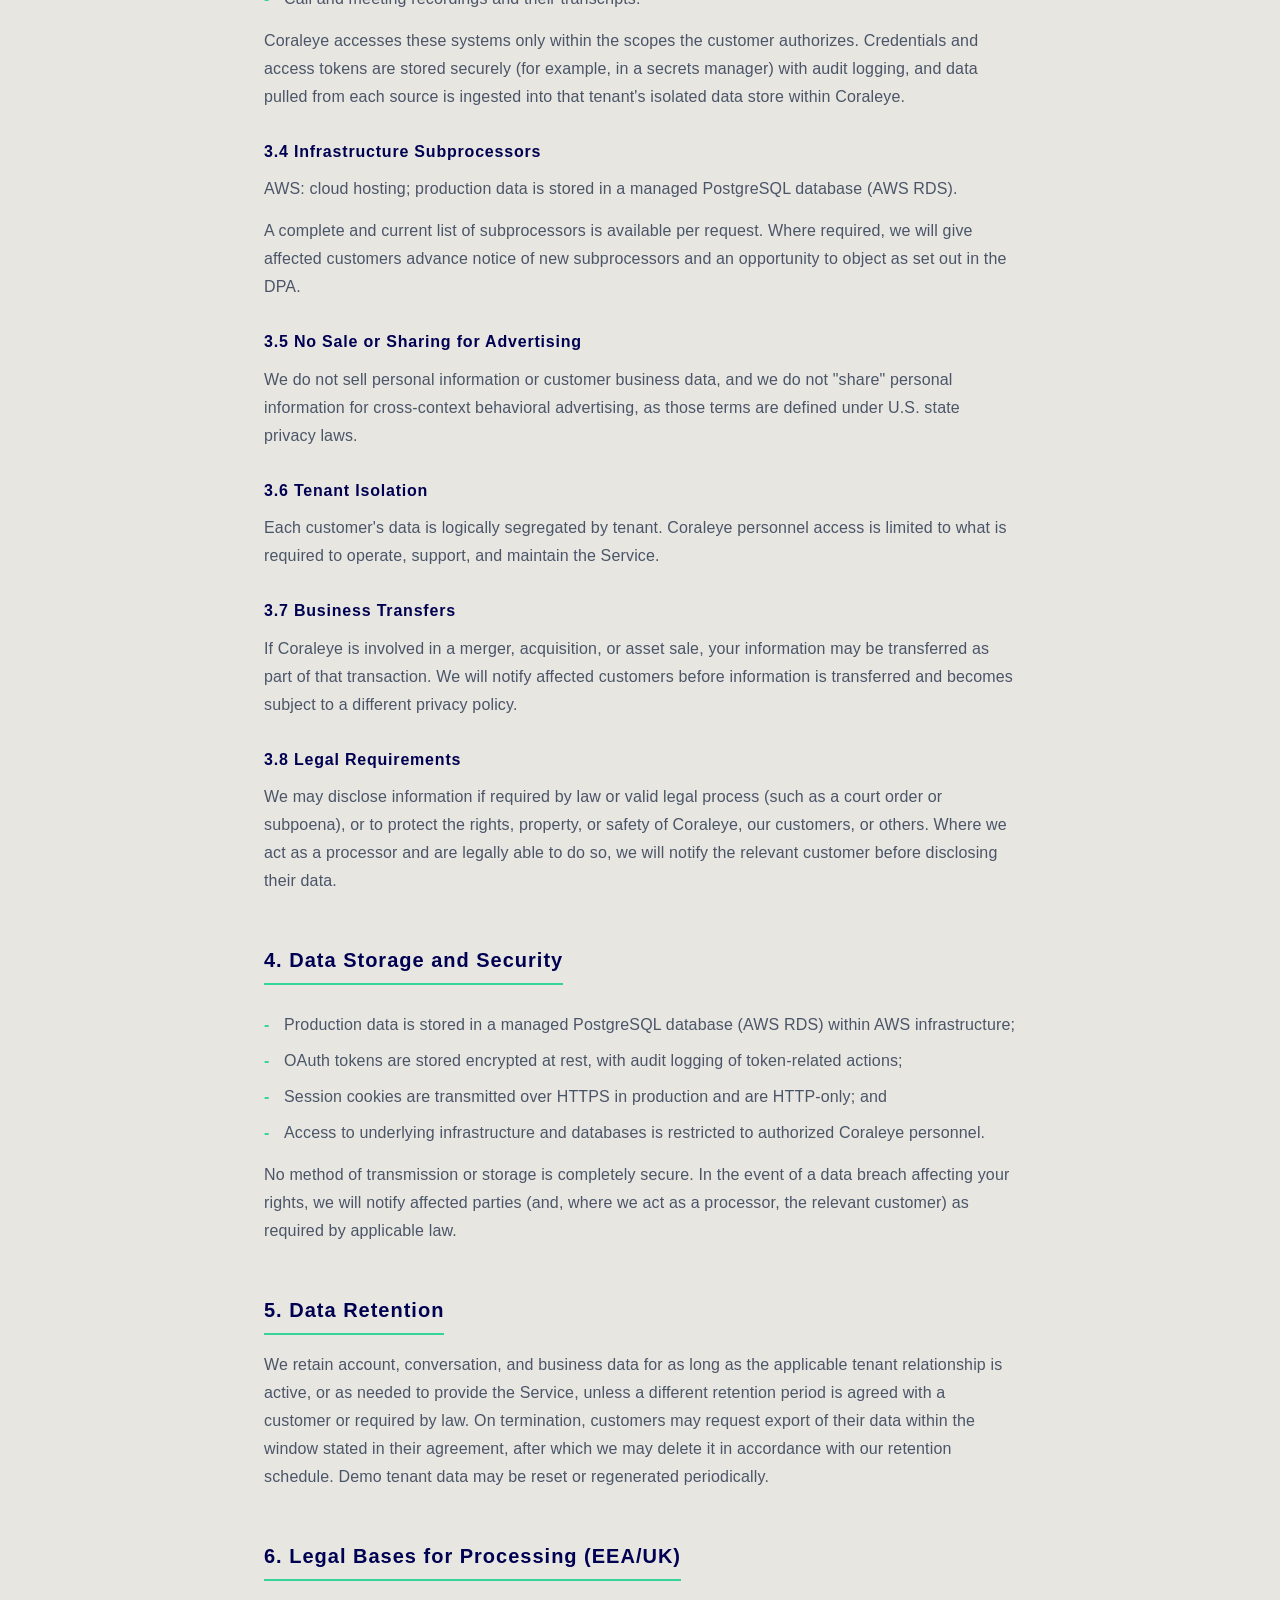
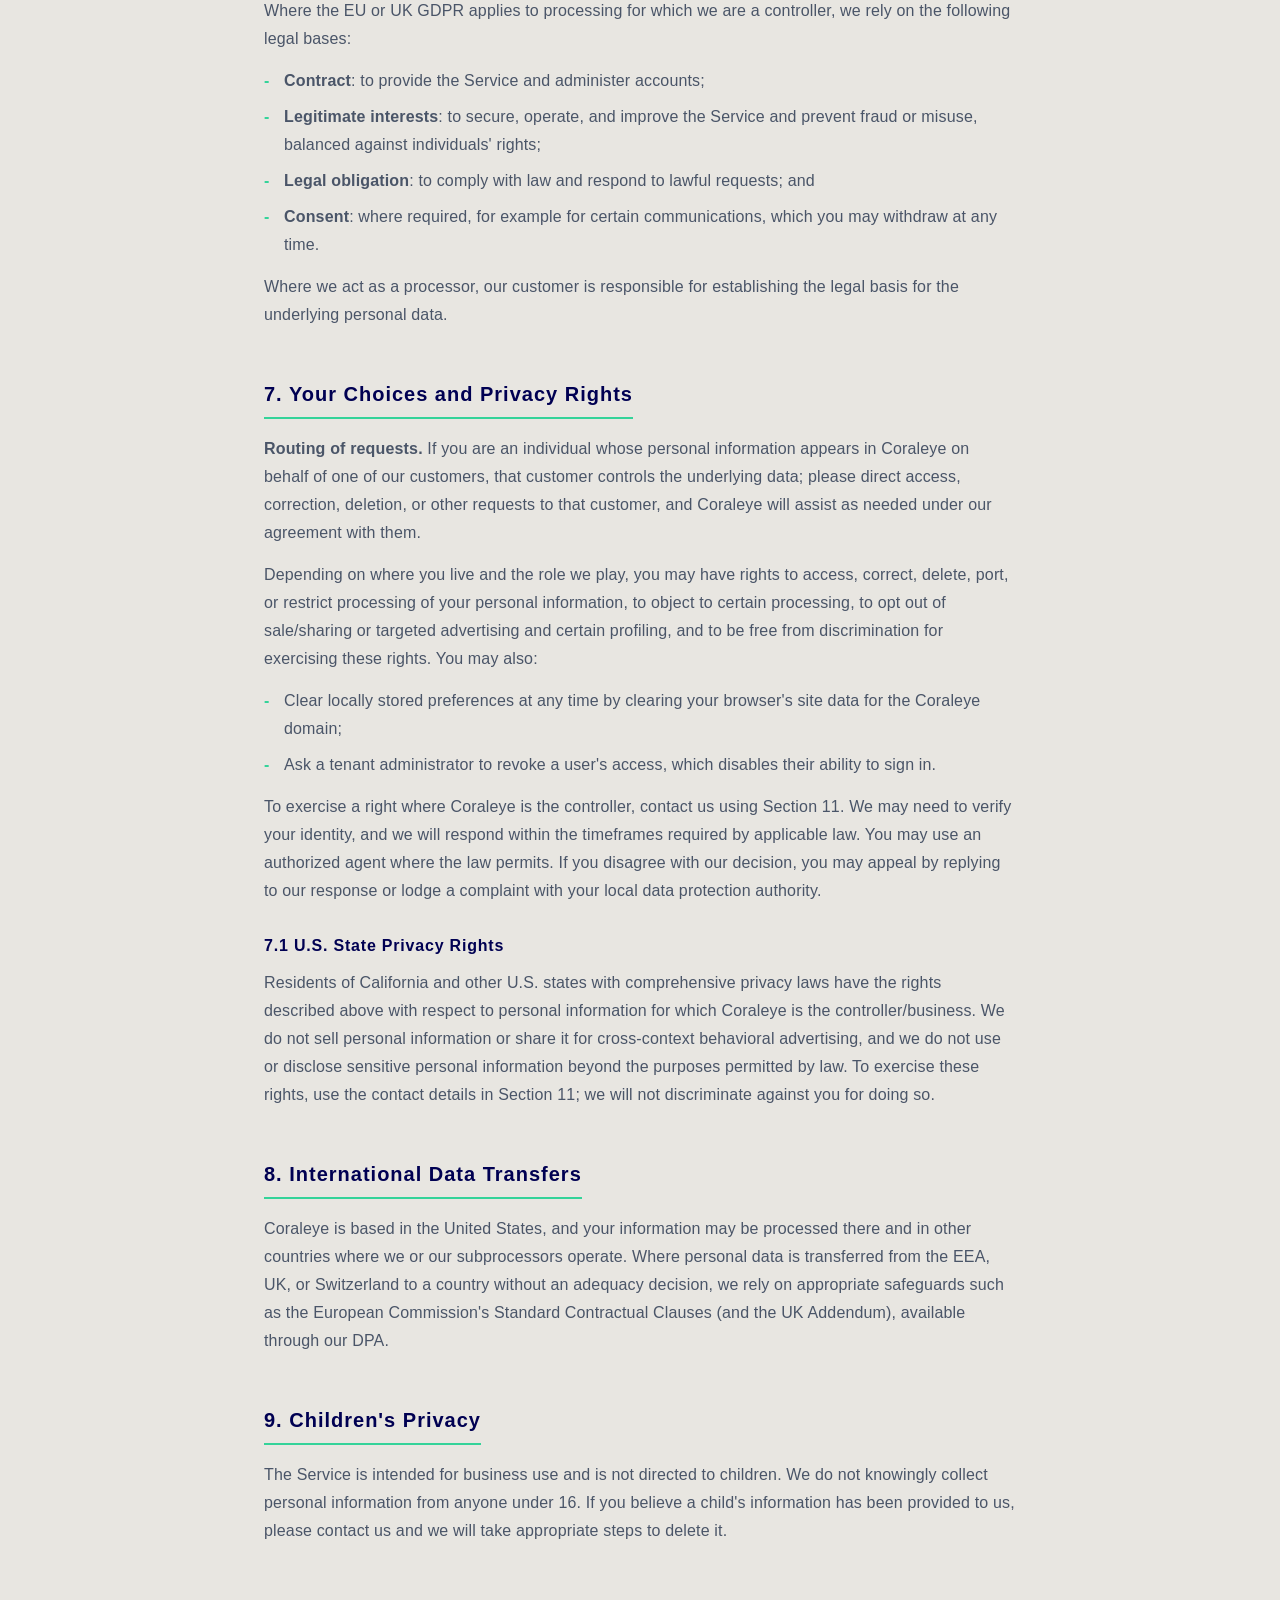
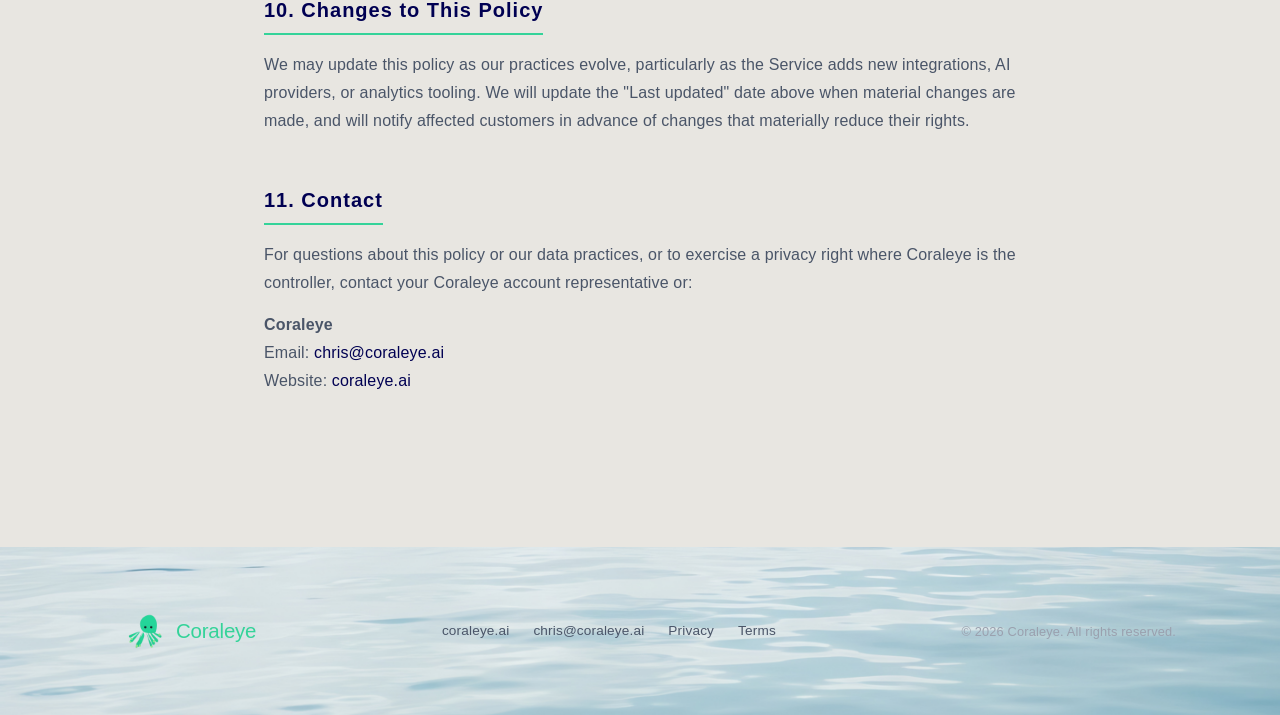
==== commit 78654c15: "Refresh landing page visuals, typography, and legal page parity. Unify section styling, integrations" ====
--- a/coraleye-website/privacy.html
+++ b/coraleye-website/privacy.html
@@ -5,41 +5,54 @@
   <meta name="viewport" content="width=device-width, initial-scale=1.0" />
   <title>Privacy Policy | Coraleye</title>
   <meta name="description" content="Coraleye Privacy Policy: how we collect, use, store, and share information through the Service." />
-  <link rel="icon" type="image/png" href="coraleye-new logo inverted.png" />
-  <link rel="apple-touch-icon" href="coraleye-new logo inverted.png" />
+  <link rel="icon" type="image/png" href="cory the octopus green.png" />
+  <link rel="apple-touch-icon" href="cory the octopus green.png" />
   <link rel="stylesheet" href="fonts.css" />
   <style>
     *, *::before, *::after { box-sizing: border-box; margin: 0; padding: 0; max-width: 100%; }
 
     :root {
-      --bg:          #f3f4f6;
-      --bg-card:     #ffffff;
+      --bg:          #E8E6E1;
+      --bg-card:     #E8E6E1;
       --border:      rgba(0,0,0,0.08);
-      --orange:      #e07230;
+      --orange:      #e8782a;
       --text:        #0d1117;
       --text-muted:  #4a5568;
       --text-subtle: #9aa0ae;
       --radius:      10px;
-    }
-
-    html { scroll-behavior: smooth; }
+      --navy:        #000052;
+      --success:     #34d399;
+      --pastel-green:       #b8eed9;
+      --pastel-green-hover: #a0e4cb;
+      --pastel-green-text:  #0d3328;
+    }
+
+    html { scroll-behavior: smooth; scroll-padding-top: 64px; }
 
     body {
       background: var(--bg);
       color: var(--text);
-      font-family: "Söhne", "Soehne", system-ui, -apple-system, BlinkMacSystemFont, "Segoe UI", sans-serif;
+      font-family: 'Founders Grotesk', -apple-system, sans-serif;
       font-size: 16px;
-      line-height: 1.7;
+      font-weight: 300;
+      line-height: 1.65;
+      letter-spacing: 0.01em;
       -webkit-font-smoothing: antialiased;
       overflow-x: hidden;
     }
 
-    a { color: var(--orange); text-decoration: none; }
+    a { color: var(--navy); text-decoration: none; }
     a:hover { text-decoration: underline; }
     img { display: block; max-width: 100%; }
 
+    h1, h2, h3 {
+      font-weight: 600;
+      letter-spacing: 0.05em;
+      color: var(--navy);
+    }
+
     /* ─── Nav ───────────────────────────────────────────────────────── */
-    nav {
+    #site-nav {
       position: fixed;
       top: 0;
       left: 0;
@@ -48,8 +61,11 @@
       height: 64px;
       display: flex;
       align-items: center;
-      background: #011330;
-      box-shadow: 0 2px 20px rgba(0,0,0,0.3);
+      overflow: visible;
+      background: rgba(255, 255, 255, 0.94);
+      backdrop-filter: blur(12px);
+      -webkit-backdrop-filter: blur(12px);
+      border-bottom: 1px solid rgba(0, 0, 0, 0.08);
     }
 
     .container {
@@ -69,19 +85,19 @@
     .nav-logo {
       display: flex;
       align-items: center;
-      gap: 10px;
-      font-weight: 700;
-      font-size: 1.05rem;
+      gap: 0;
+      font-weight: 500;
+      font-size: 1.28rem;
       letter-spacing: -0.01em;
-      color: #e8782a;
+      color: var(--success);
       text-decoration: none;
     }
 
     .nav-logo:hover { text-decoration: none; }
 
     .nav-logo-mark {
-      width: 32px;
-      height: 32px;
+      width: 72px;
+      height: 72px;
       border-radius: 8px;
       background: transparent;
       display: flex;
@@ -91,6 +107,14 @@
       flex-shrink: 0;
     }
 
+    .nav-logo-img {
+      width: 72px;
+      height: 72px;
+      object-fit: contain;
+      border-radius: 8px;
+      margin-right: -14px;
+    }
+
     .nav-links {
       display: flex;
       align-items: center;
@@ -100,13 +124,13 @@
 
     .nav-links a {
       font-size: 0.875rem;
-      color: #ffffff;
+      color: var(--text);
       font-weight: 500;
       transition: color 0.15s;
       text-decoration: none;
     }
 
-    .nav-links a:hover { color: rgba(255,255,255,0.8); text-decoration: none; }
+    .nav-links a:hover { color: var(--text-muted); text-decoration: none; }
 
     .nav-cta { display: flex; align-items: center; gap: 12px; }
 
@@ -117,7 +141,7 @@
       padding: 9px 20px;
       border-radius: var(--radius);
       font-size: 0.875rem;
-      font-weight: 600;
+      font-weight: 500;
       cursor: pointer;
       transition: all 0.18s;
       border: none;
@@ -126,20 +150,16 @@
     }
 
     .btn-primary {
-      background: #f0892a;
-      color: #ffffff;
+      background: var(--pastel-green);
+      color: var(--pastel-green-text);
     }
 
     .btn-primary:hover {
-      background: #d97824;
+      background: var(--pastel-green-hover);
       transform: translateY(-1px);
-      box-shadow: 0 4px 20px rgba(240,137,42,0.30);
+      box-shadow: 0 4px 14px rgba(13, 51, 40, 0.12);
       text-decoration: none;
     }
-
-    .nav-dropdown { position: relative; }
-    .dropdown-menu { display: none; position: absolute; top: 100%; left: 0; background: #011330; border: 1px solid rgba(255,255,255,0.1); border-radius: 10px; padding: 8px; min-width: 180px; list-style: none; margin-top: 8px; z-index: 200; }
-    .nav-dropdown:hover .dropdown-menu { display: block; }
 
     /* ─── Page Content ───────────────────────────────────────────────── */
     .privacy-wrap {
@@ -171,10 +191,10 @@
 
     .privacy-wrap h1 {
       font-size: clamp(2rem, 4vw, 2.8rem);
-      font-weight: 700;
+      font-weight: 600;
       line-height: 1.15;
-      letter-spacing: -0.025em;
-      color: var(--text);
+      letter-spacing: 0.05em;
+      color: var(--navy);
       margin-bottom: 12px;
     }
 
@@ -190,21 +210,22 @@
 
     .privacy-section h2 {
       font-size: 1.25rem;
-      font-weight: 700;
+      font-weight: 600;
       line-height: 1.3;
-      letter-spacing: -0.01em;
-      color: var(--text);
+      letter-spacing: 0.05em;
+      color: var(--navy);
       text-align: left;
       margin-bottom: 16px;
       padding-bottom: 10px;
-      border-bottom: 2px solid var(--orange);
+      border-bottom: 2px solid var(--success);
       display: inline-block;
     }
 
     .privacy-section h3 {
       font-size: 1rem;
       font-weight: 600;
-      color: var(--text);
+      letter-spacing: 0.05em;
+      color: var(--navy);
       margin-top: 28px;
       margin-bottom: 10px;
     }
@@ -237,19 +258,27 @@
       content: '-';
       position: absolute;
       left: 0;
-      color: var(--orange);
+      color: var(--success);
       font-weight: 700;
     }
 
     /* ─── Footer ─────────────────────────────────────────────────────── */
     footer {
-      background: #011330;
-      color: rgba(255,255,255,0.7);
-      border-top: 1px solid rgba(255,255,255,0.12);
+      position: relative;
+      color: var(--text-muted);
       padding: 48px 0;
+      margin: 0;
+      border-top: none;
+      background-color: #c5e8f0;
+      background-image: url("clearwater-lightblue.jpeg");
+      background-size: cover;
+      background-position: center;
+      background-repeat: no-repeat;
     }
 
     .footer-inner {
+      position: relative;
+      z-index: 1;
       display: flex;
       align-items: center;
       justify-content: space-between;
@@ -260,31 +289,9 @@
     .footer-left {
       display: flex;
       align-items: center;
-      gap: 12px;
-    }
-
-    .footer-logo-mark {
-      width: 32px;
-      height: 32px;
-      border-radius: 7px;
-      background: transparent;
-      display: flex;
-      align-items: center;
-      justify-content: center;
-      overflow: hidden;
-    }
-
-    .footer-brand {
-      font-weight: 700;
-      font-size: 0.95rem;
-      color: #ffffff;
-    }
-
-    .footer-tagline {
-      font-size: 0.8rem;
-      color: rgba(255,255,255,0.5);
-      margin-top: 2px;
-    }
+    }
+
+    .footer-left .nav-logo:hover { text-decoration: none; }
 
     .footer-links {
       display: flex;
@@ -294,22 +301,20 @@
 
     .footer-links a {
       font-size: 0.85rem;
-      color: rgba(255,255,255,0.6);
+      color: var(--text-muted);
       transition: color 0.15s;
       text-decoration: none;
     }
 
-    .footer-links a:hover { color: rgba(255,255,255,0.9); text-decoration: none; }
+    .footer-links a:hover { color: var(--navy); text-decoration: none; }
 
     .footer-right {
       font-size: 0.8rem;
-      color: rgba(255,255,255,0.4);
+      color: var(--text-subtle);
     }
 
     /* ─── Responsive ─────────────────────────────────────────────────── */
     @media (max-width: 900px) {
-      .nav-links { display: none; }
-      .nav-cta { display: none; }
       .footer-inner { flex-direction: column; align-items: flex-start; }
     }
 
@@ -321,17 +326,17 @@
 <body>
 
   <!-- ─── Nav ────────────────────────────────────────────────────────── -->
-  <nav id="main-nav">
+  <nav id="site-nav">
     <div class="container">
       <div class="nav-inner">
         <a href="index.html" class="nav-logo">
           <div class="nav-logo-mark">
-            <img src="kory.png" alt="Coraleye logo" style="width:28px;height:28px;object-fit:contain;border-radius:6px;" />
+            <img src="cory the octopus green.png" alt="Coraleye logo" class="nav-logo-img" />
           </div>
           Coraleye
         </a>
         <div class="nav-cta">
-          <a href="index.html#request-demo" class="btn btn-primary">Book a Demo</a>
+          <a href="index.html#request-demo" class="btn btn-primary">Request a Demo</a>
         </div>
       </div>
     </div>
@@ -516,19 +521,18 @@
     <div class="container">
       <div class="footer-inner">
         <div class="footer-left">
-          <div class="footer-logo-mark">
-            <img src="coraleye-new logo inverted.png" alt="Coraleye" style="width:32px;height:32px;object-fit:contain;" />
-          </div>
-          <div>
-            <div class="footer-brand">Coraleye</div>
-            <div class="footer-tagline">The agentic customer success platform</div>
-          </div>
+          <a href="index.html" class="nav-logo">
+            <div class="nav-logo-mark">
+              <img src="cory the octopus green.png" alt="Coraleye logo" class="nav-logo-img" />
+            </div>
+            Coraleye
+          </a>
         </div>
         <div class="footer-links">
           <a href="https://coraleye.ai">coraleye.ai</a>
-          <a href="mailto:hello@coraleye.ai">hello@coraleye.ai</a>
-          <a href="privacy.html" style="color:rgba(255,255,255,0.5);font-size:13px;">Privacy</a>
-          <a href="terms.html" style="color:rgba(255,255,255,0.5);font-size:13px;">Terms</a>
+          <a href="mailto:chris@coraleye.ai">chris@coraleye.ai</a>
+          <a href="privacy.html">Privacy</a>
+          <a href="terms.html">Terms</a>
         </div>
         <div class="footer-right">
           © 2026 Coraleye. All rights reserved.
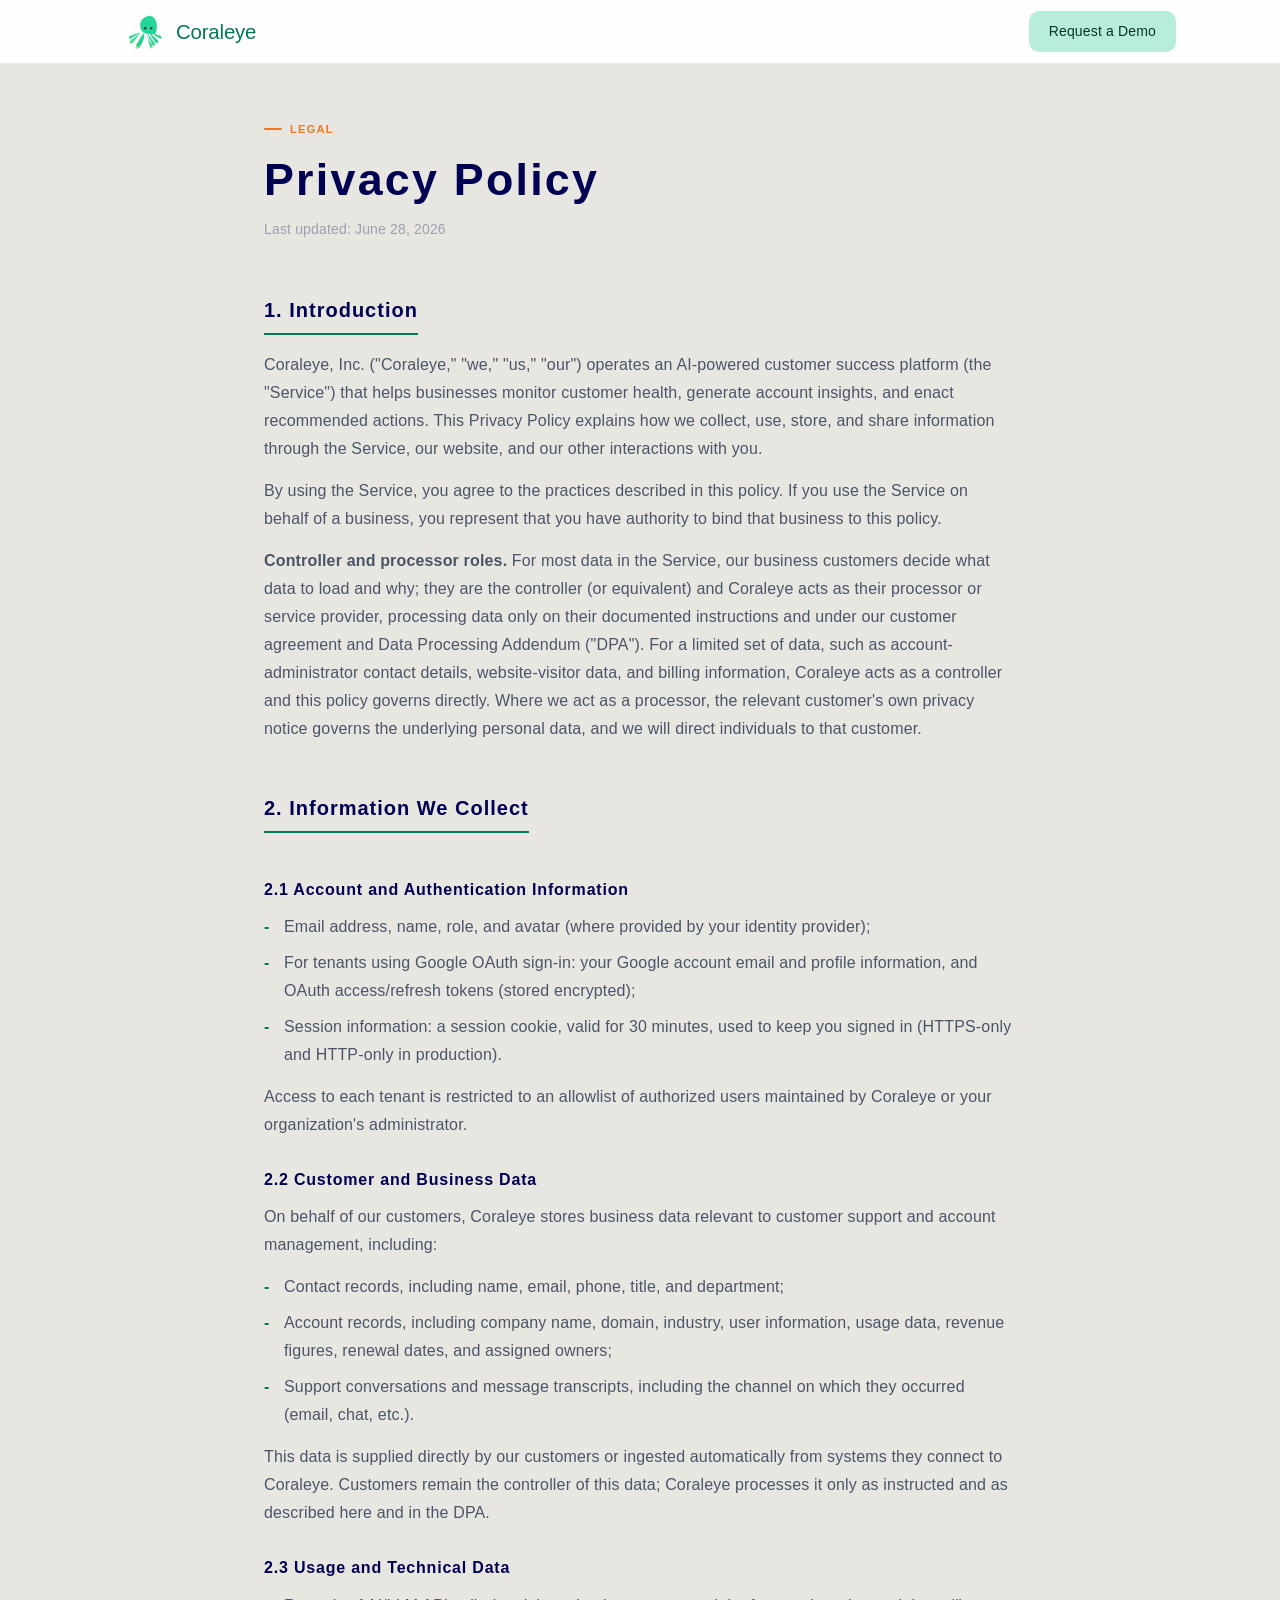
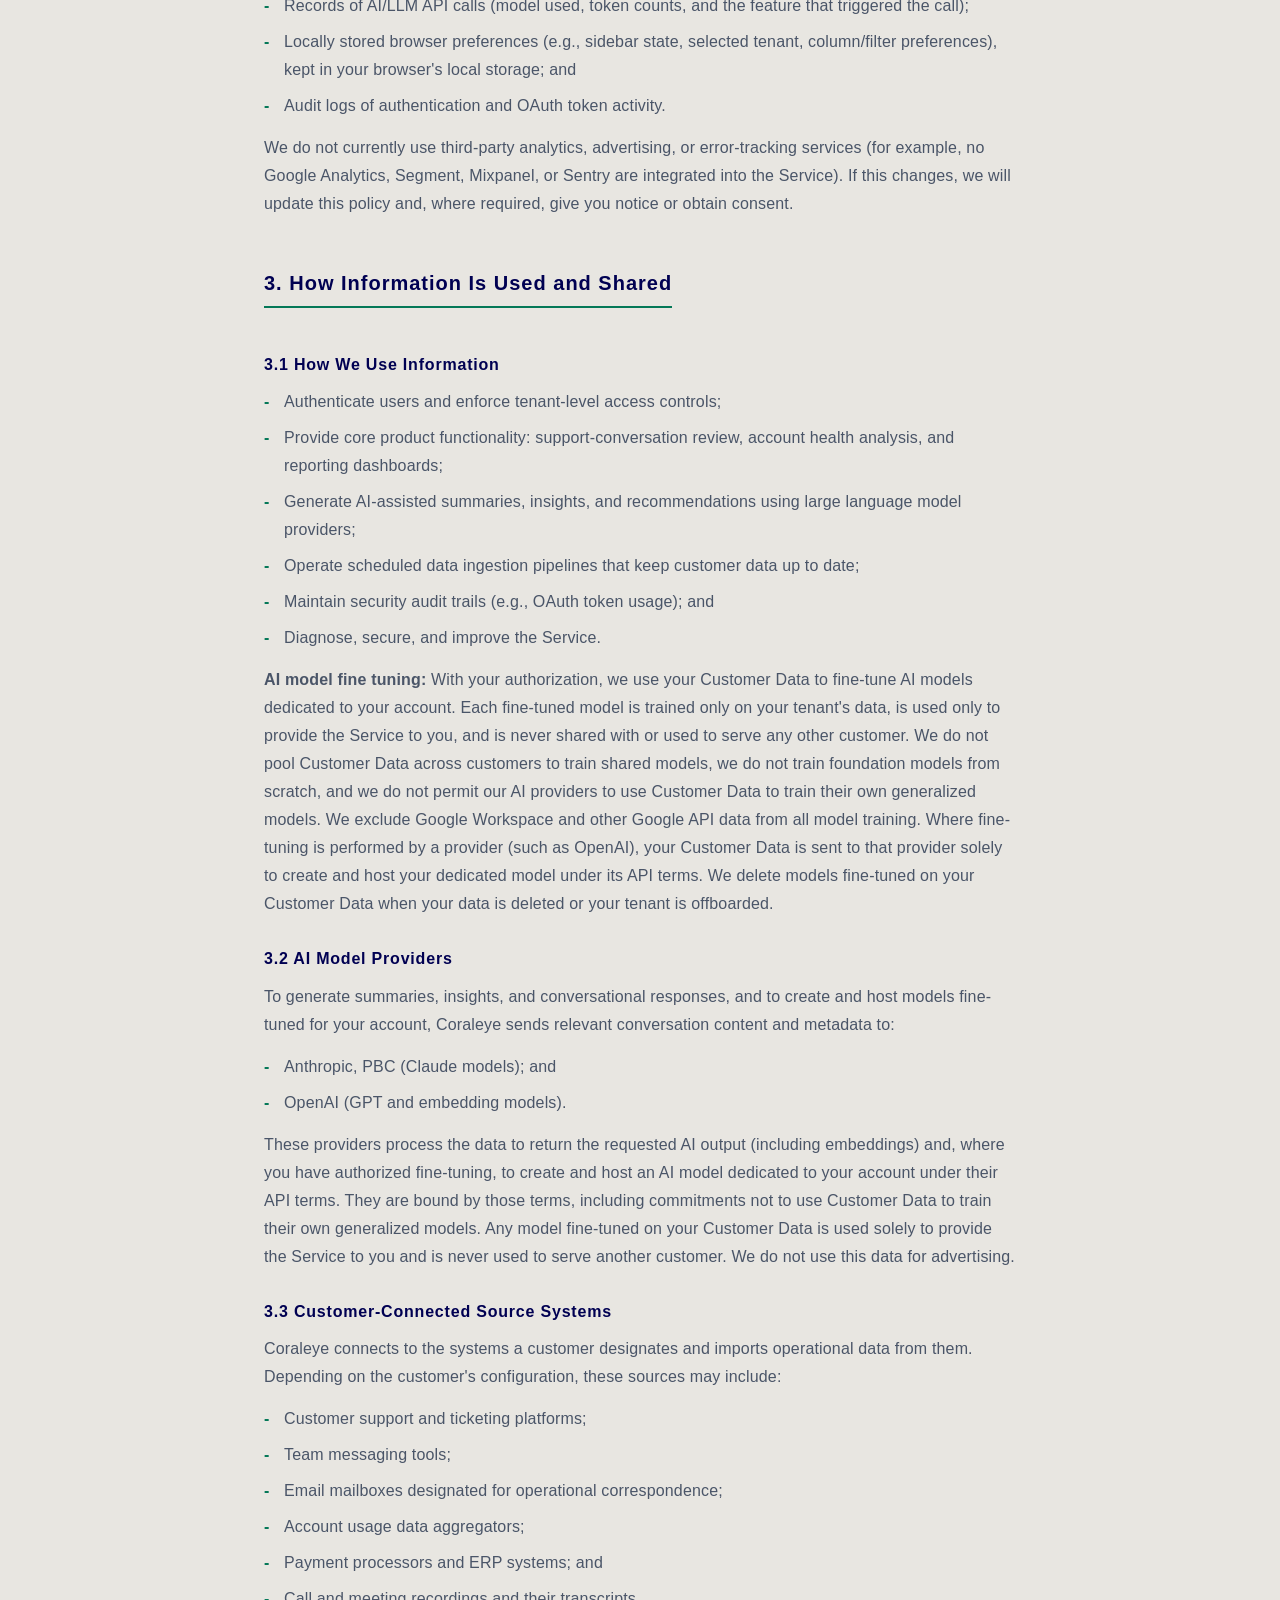
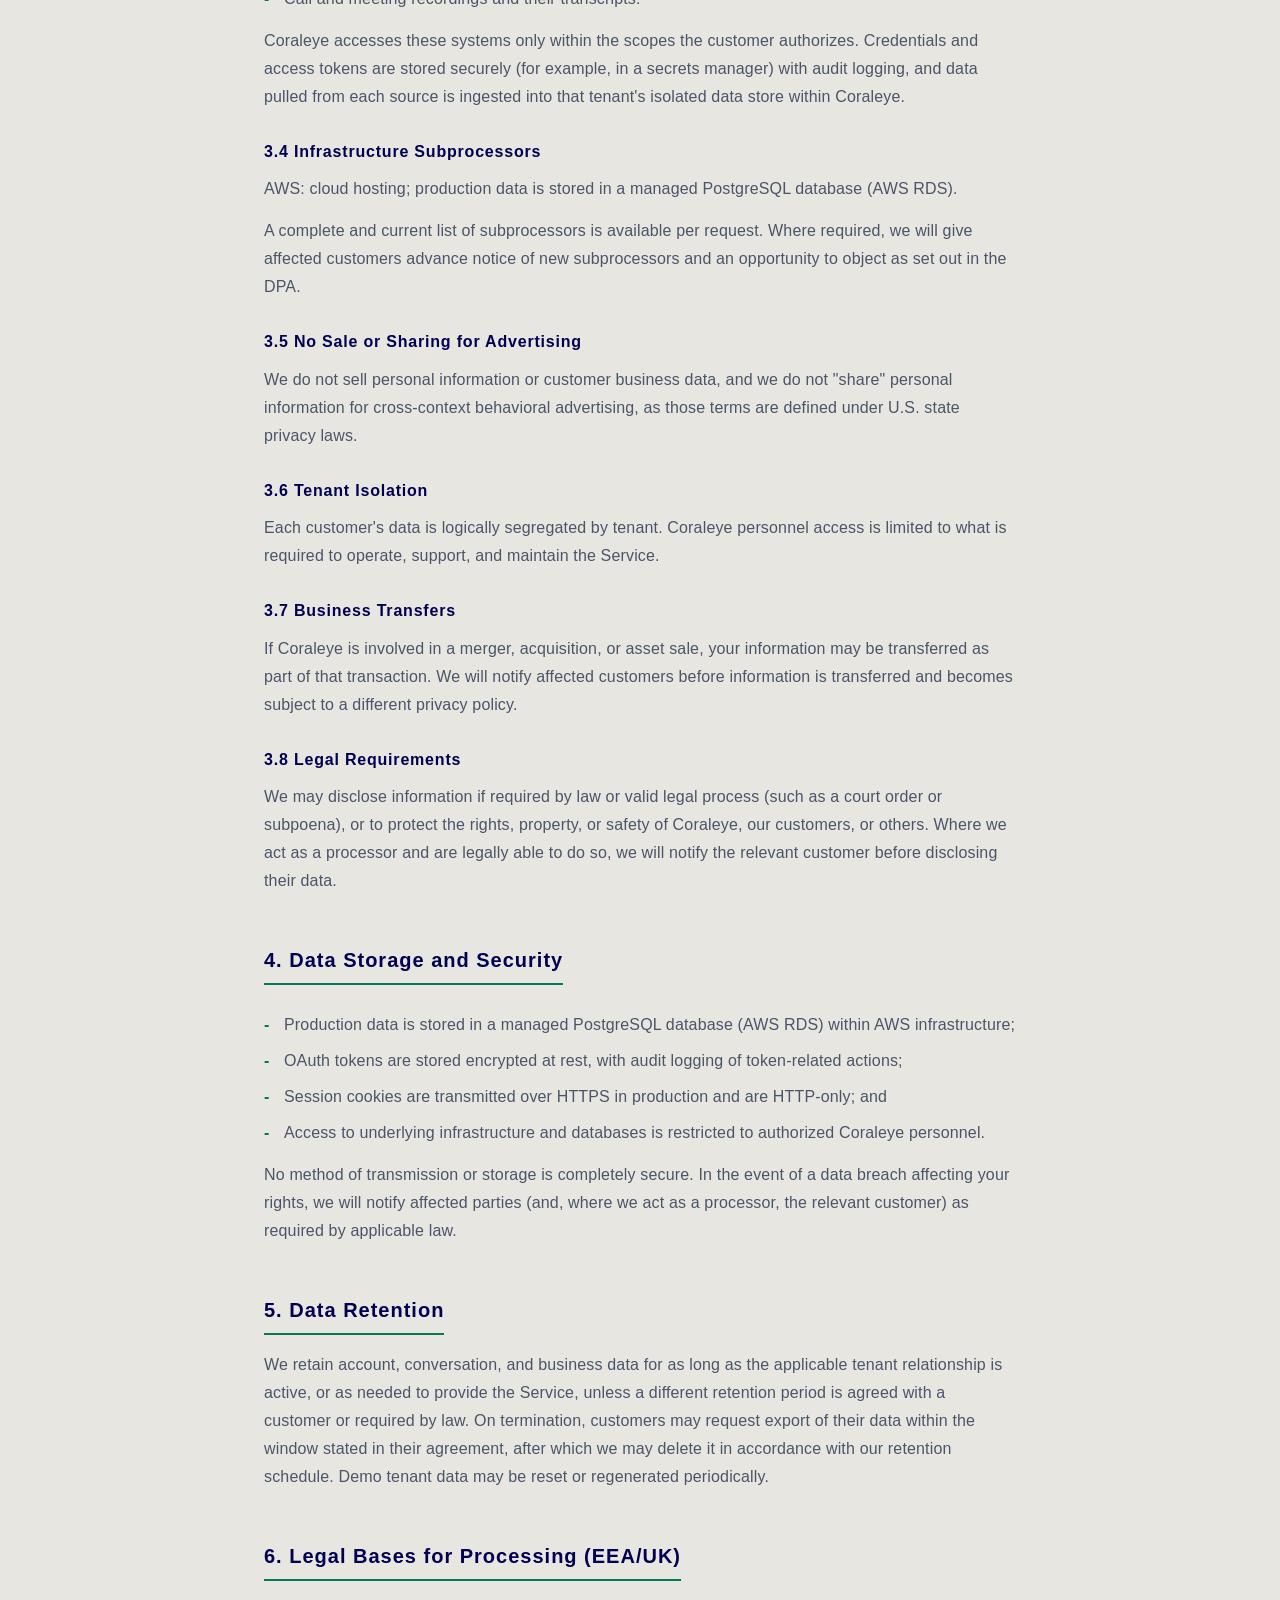
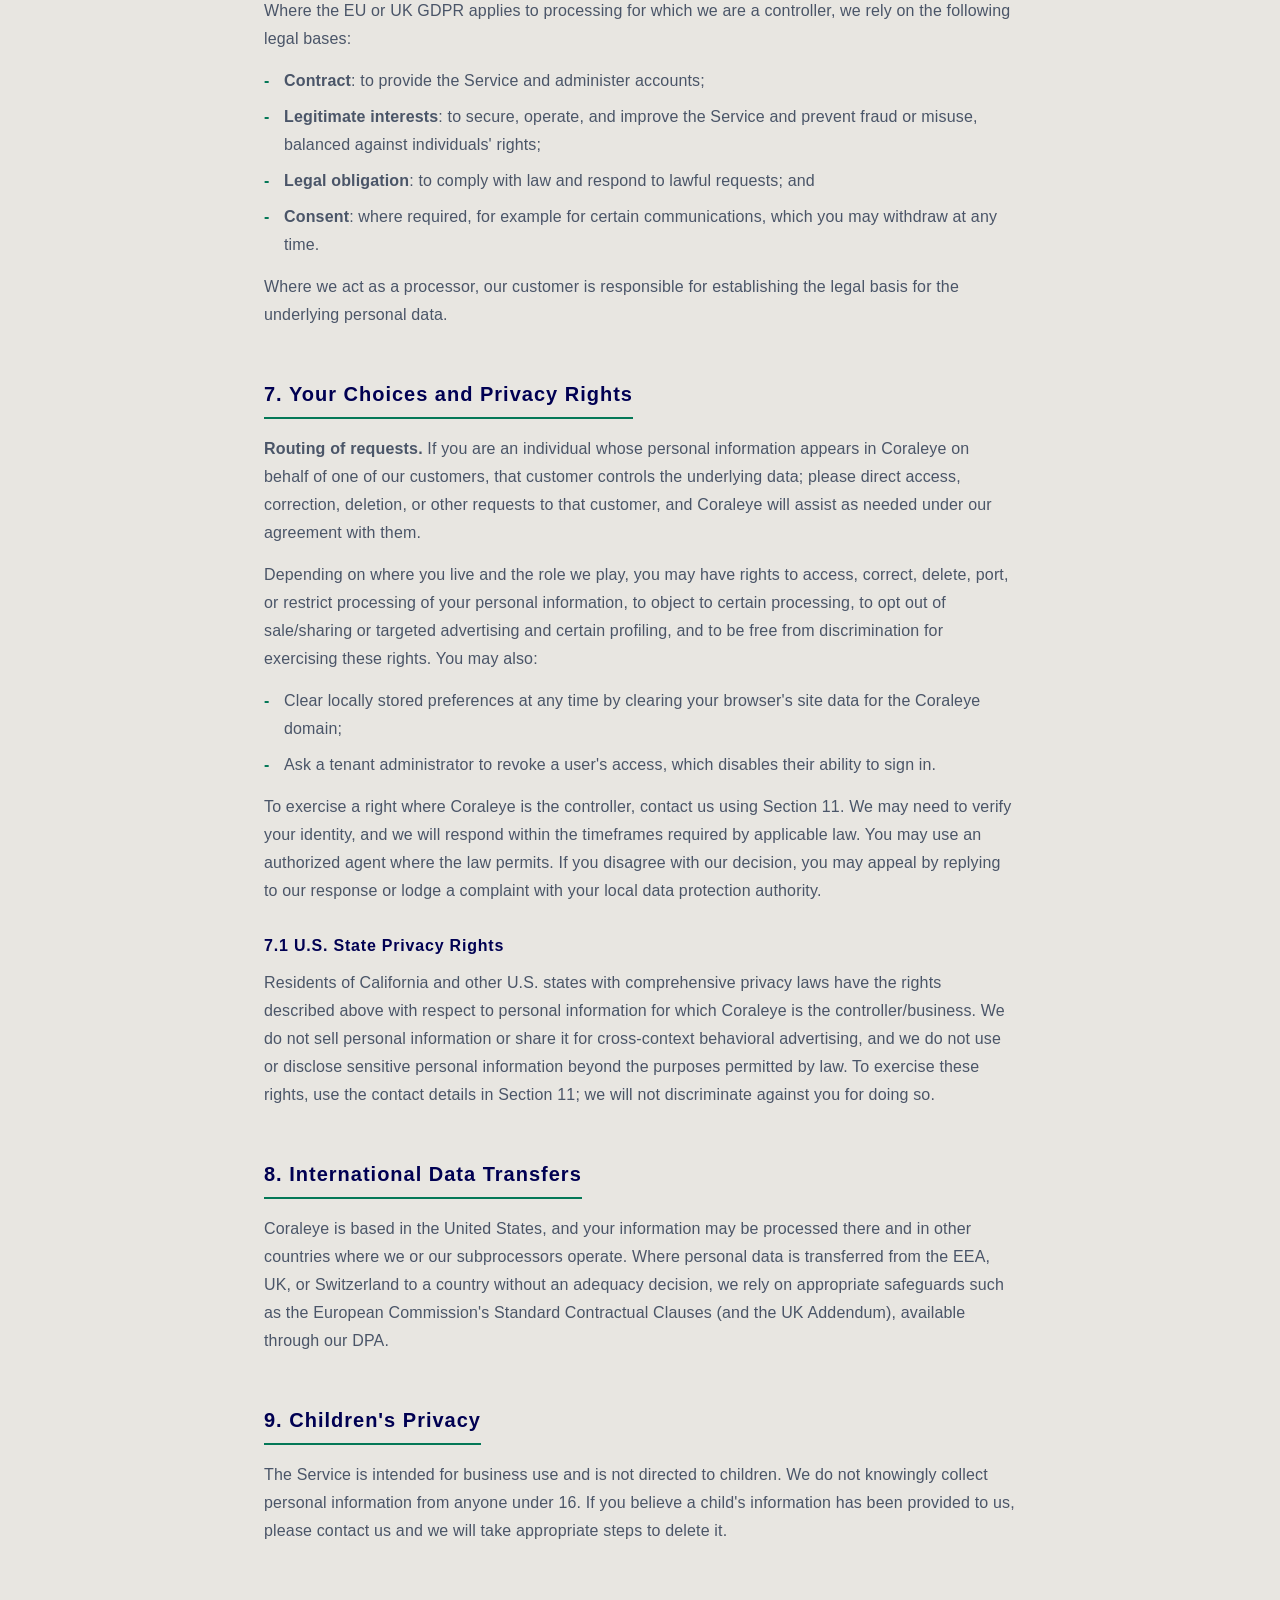
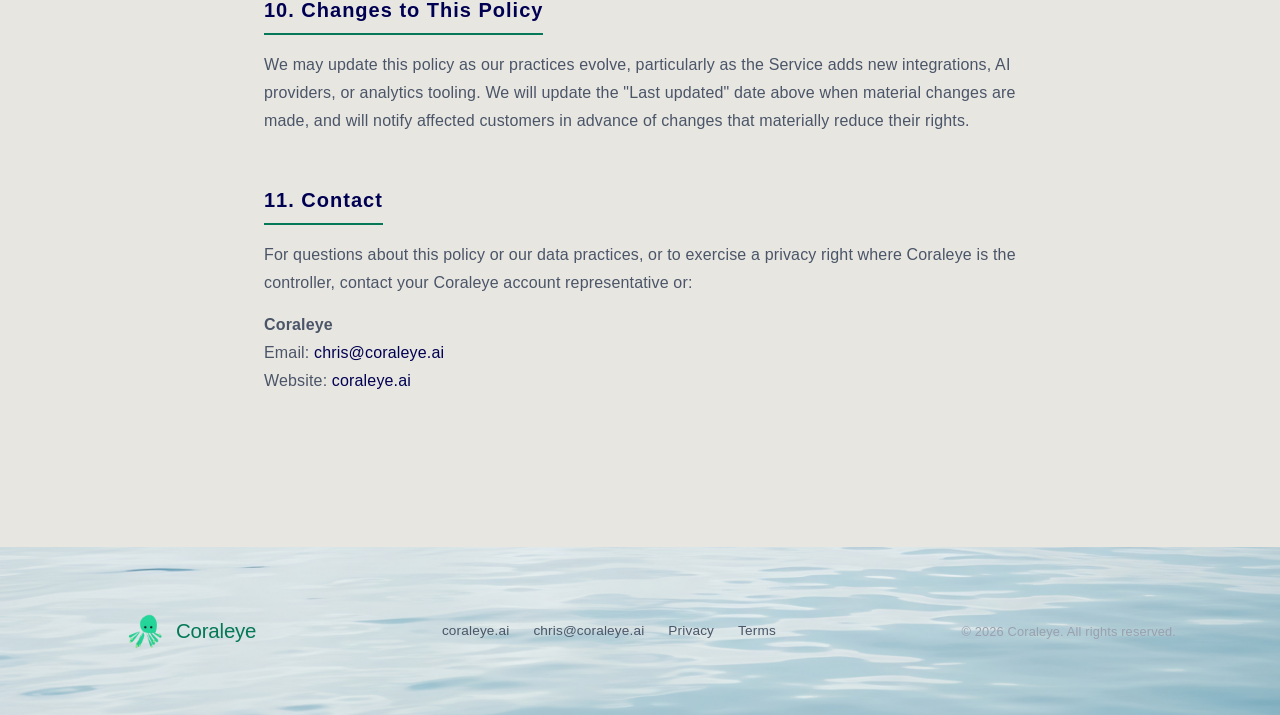
==== commit 00960a08: "Redesign Under the surface stack and simplify landing page IA. Replace the four-card grid with a sti" ====
--- a/coraleye-website/privacy.html
+++ b/coraleye-website/privacy.html
@@ -22,6 +22,8 @@
       --radius:      10px;
       --navy:        #000052;
       --success:     #34d399;
+      --success-text:#047857;
+      --success-dim: rgba(4, 120, 87, 0.12);
       --pastel-green:       #b8eed9;
       --pastel-green-hover: #a0e4cb;
       --pastel-green-text:  #0d3328;
@@ -89,7 +91,7 @@
       font-weight: 500;
       font-size: 1.28rem;
       letter-spacing: -0.01em;
-      color: var(--success);
+      color: var(--success-text);
       text-decoration: none;
     }
 
@@ -217,7 +219,7 @@
       text-align: left;
       margin-bottom: 16px;
       padding-bottom: 10px;
-      border-bottom: 2px solid var(--success);
+      border-bottom: 2px solid var(--success-text);
       display: inline-block;
     }
 
@@ -258,7 +260,7 @@
       content: '-';
       position: absolute;
       left: 0;
-      color: var(--success);
+      color: var(--success-text);
       font-weight: 700;
     }
 
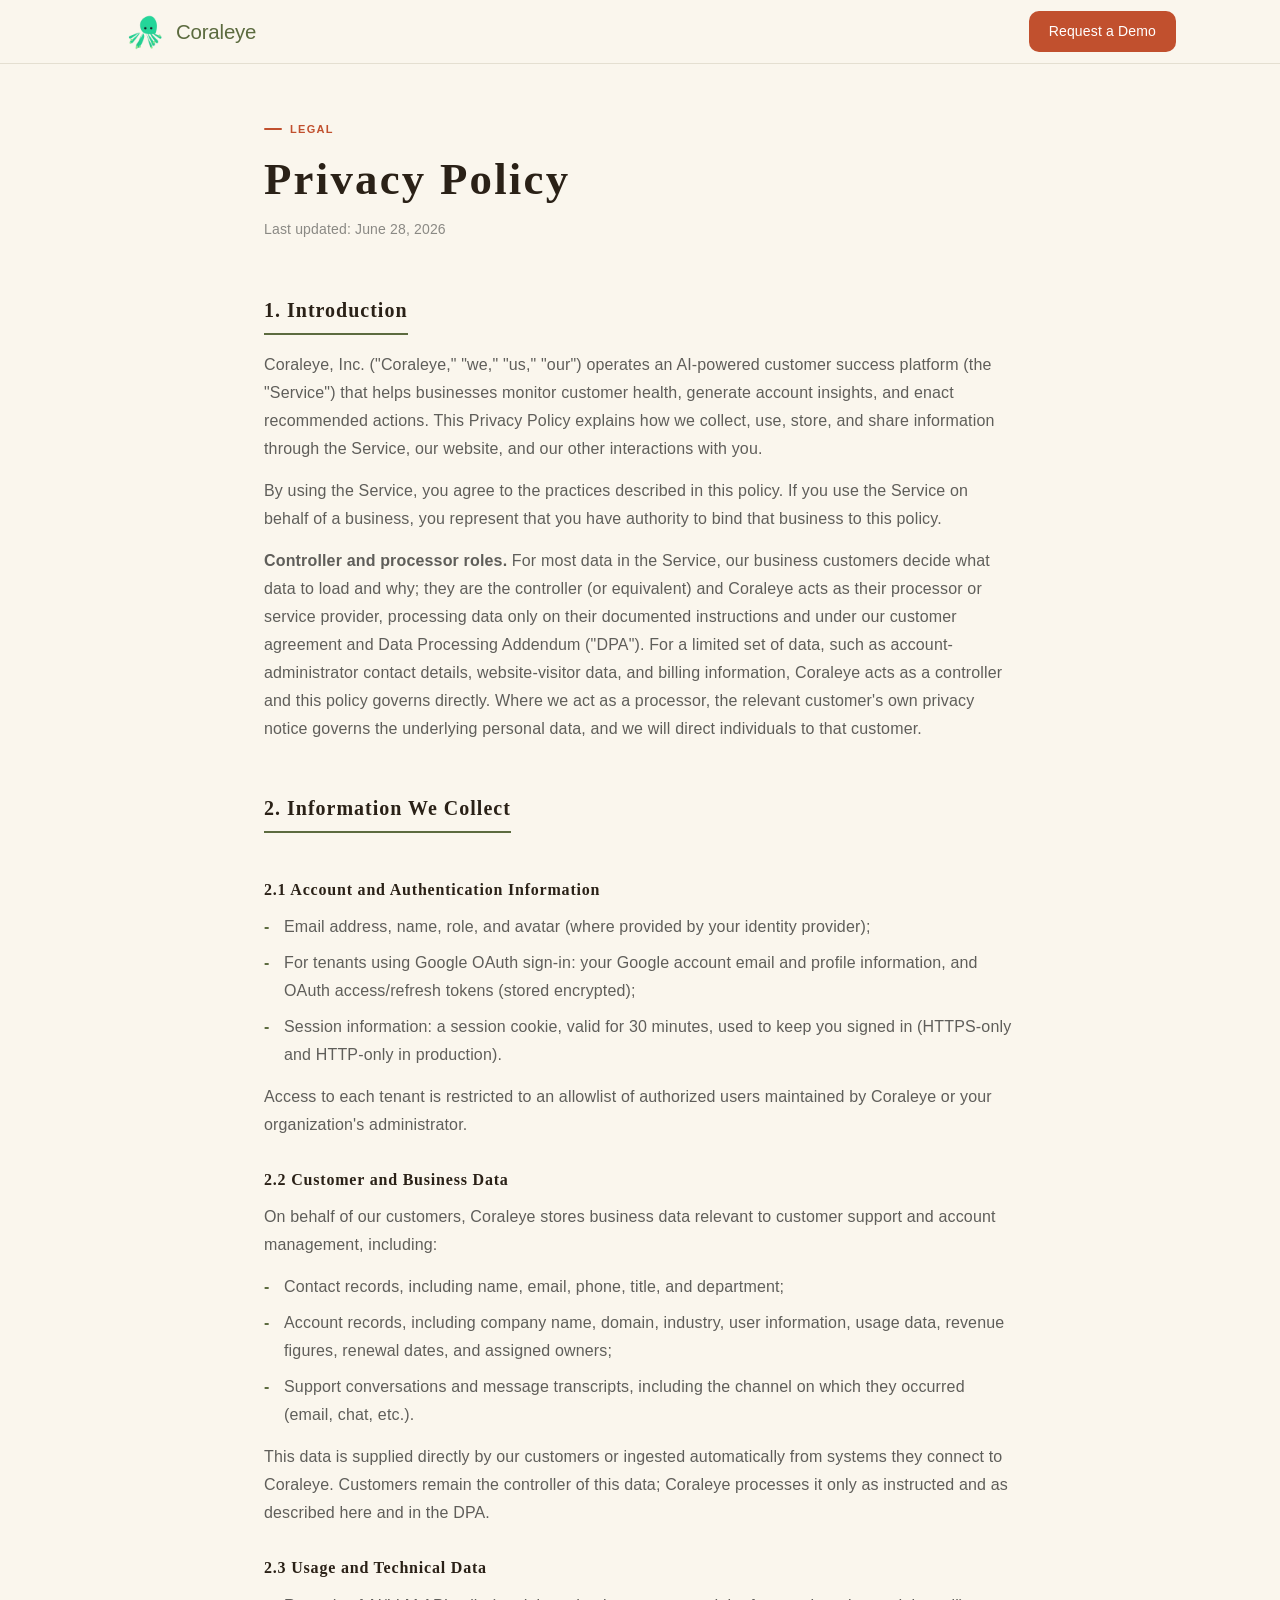
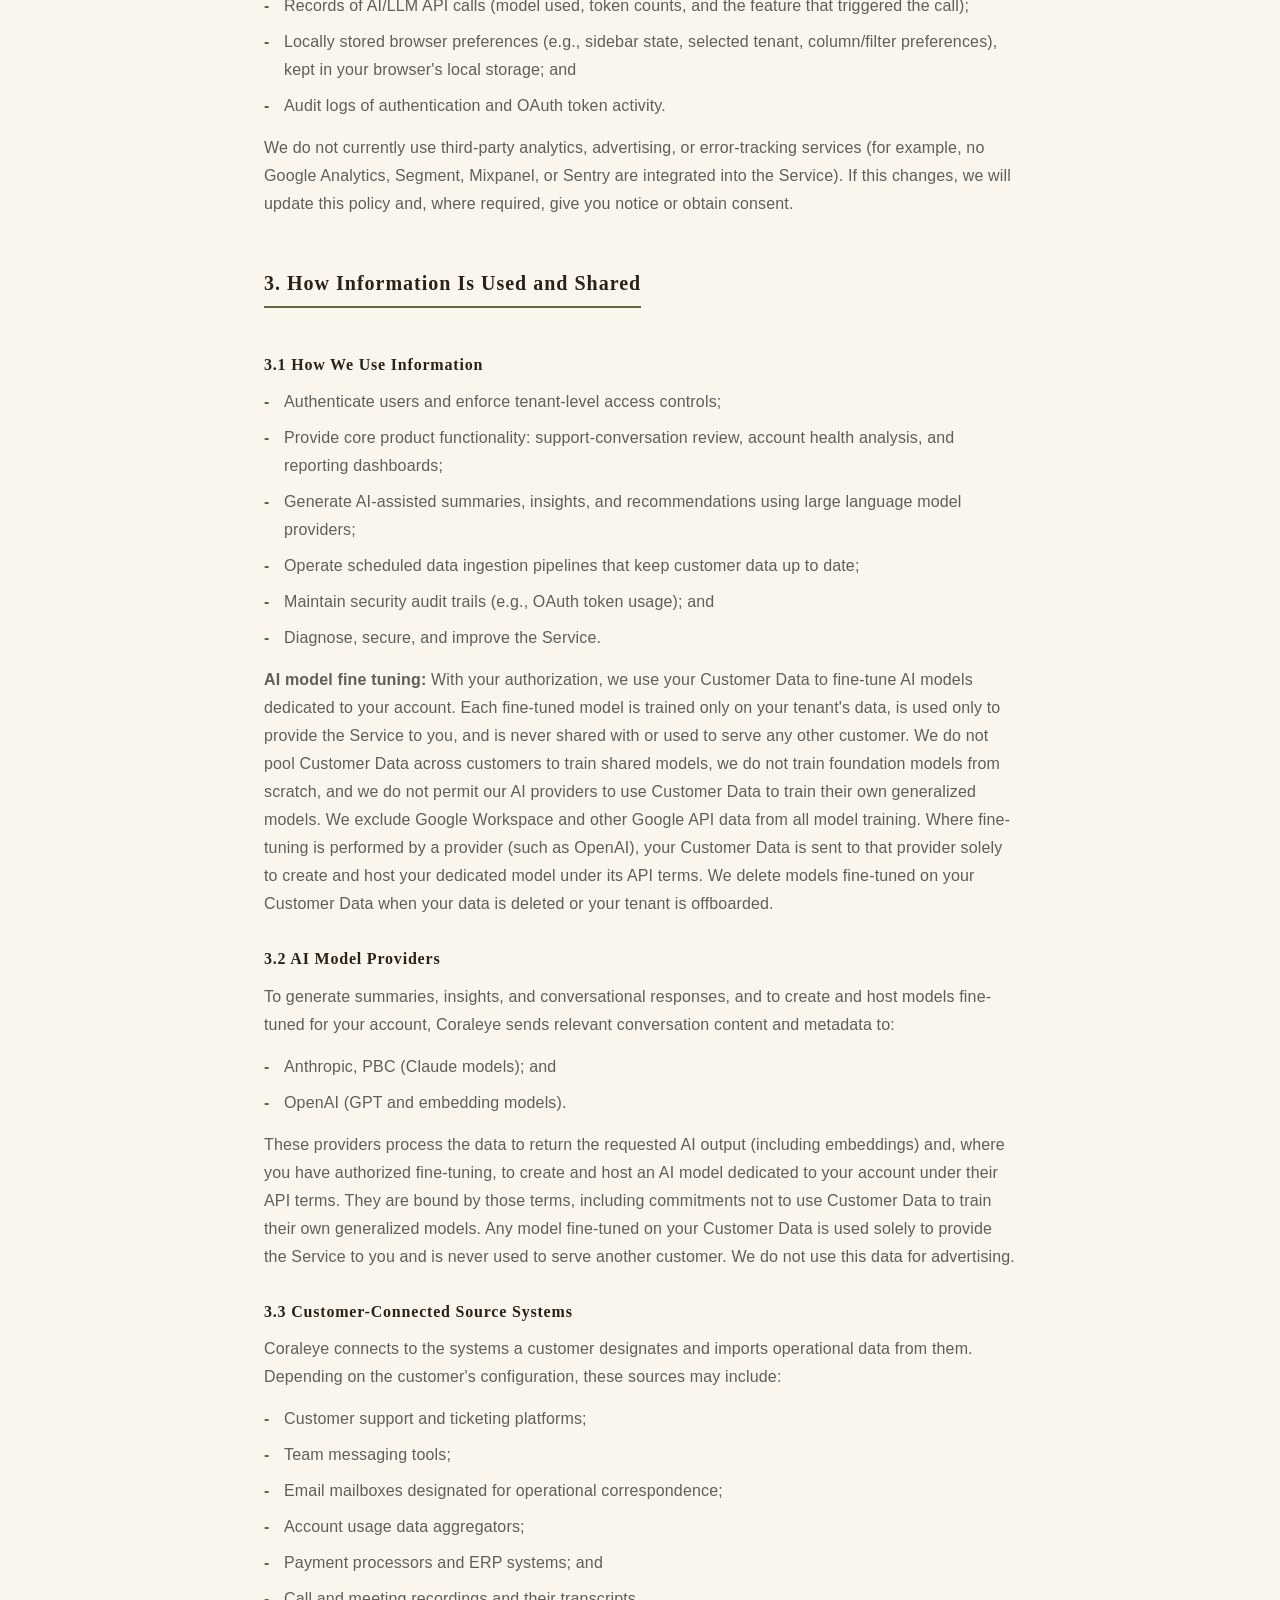
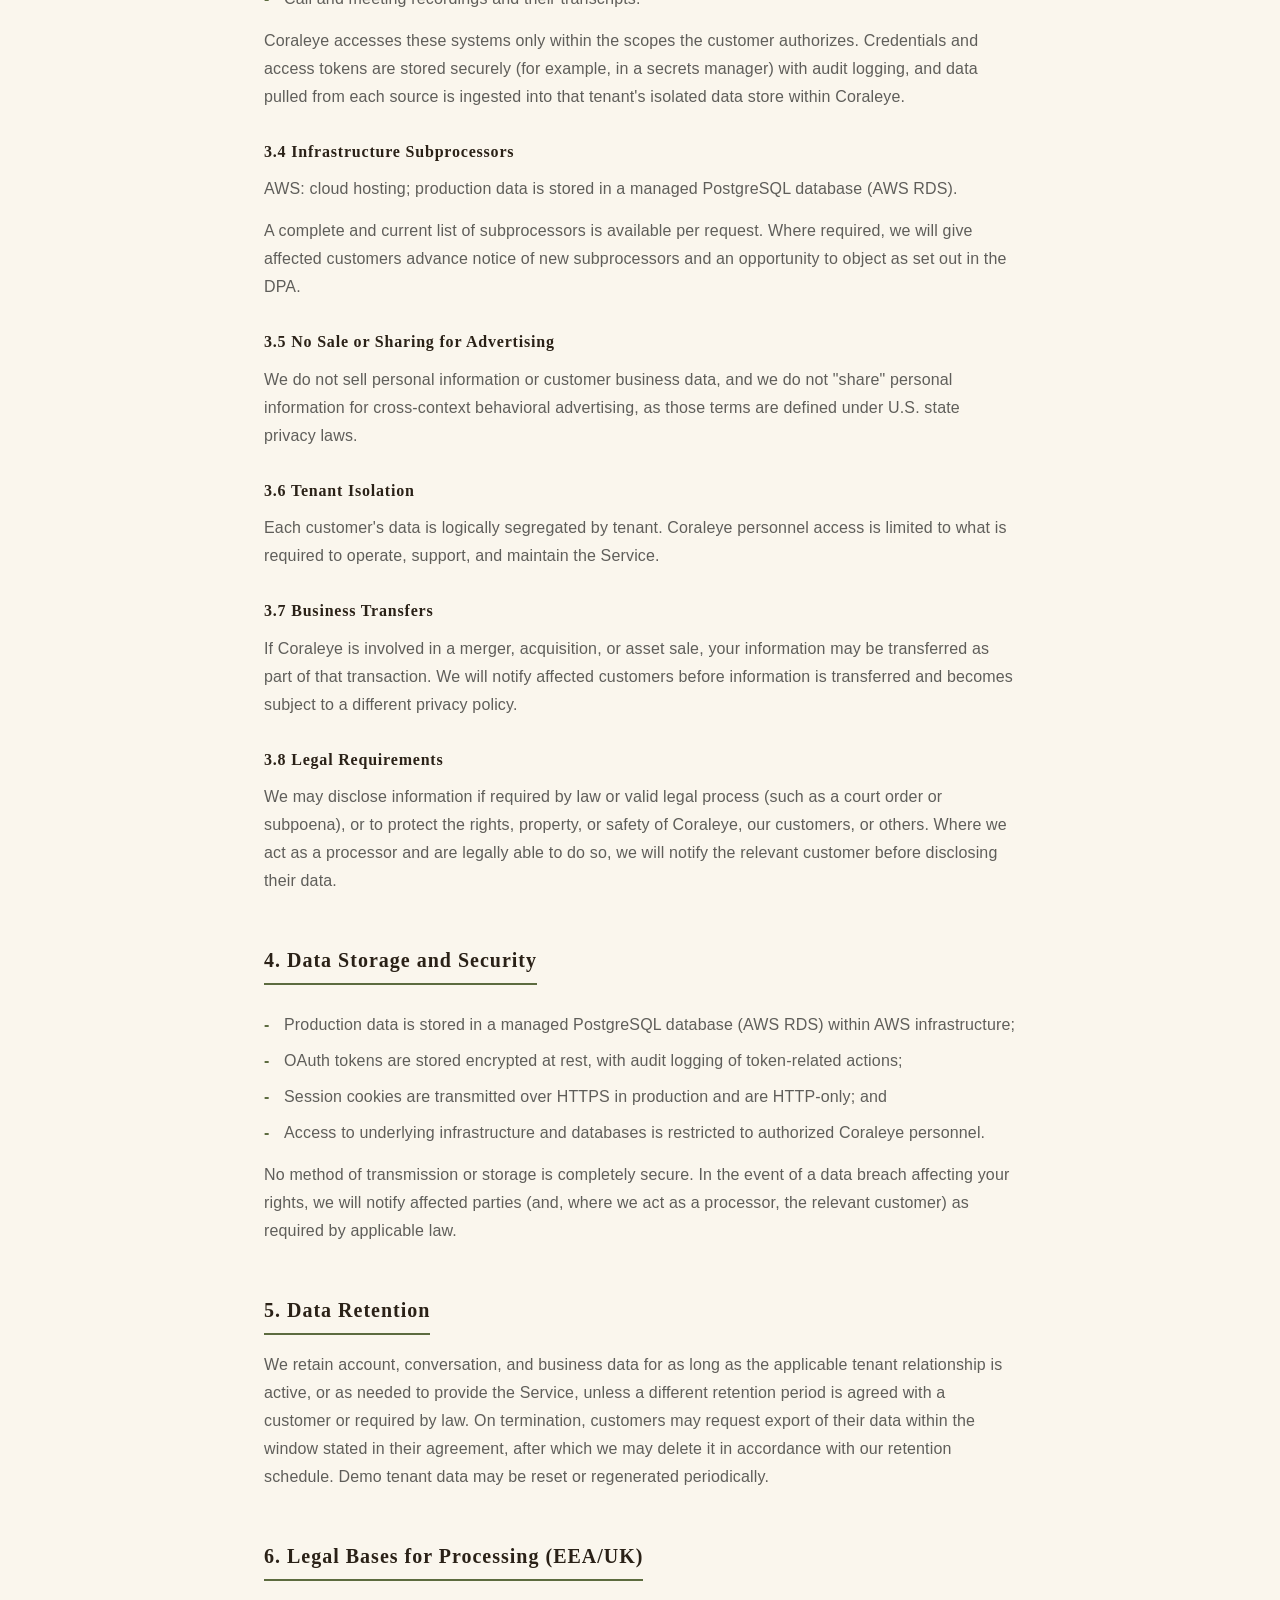
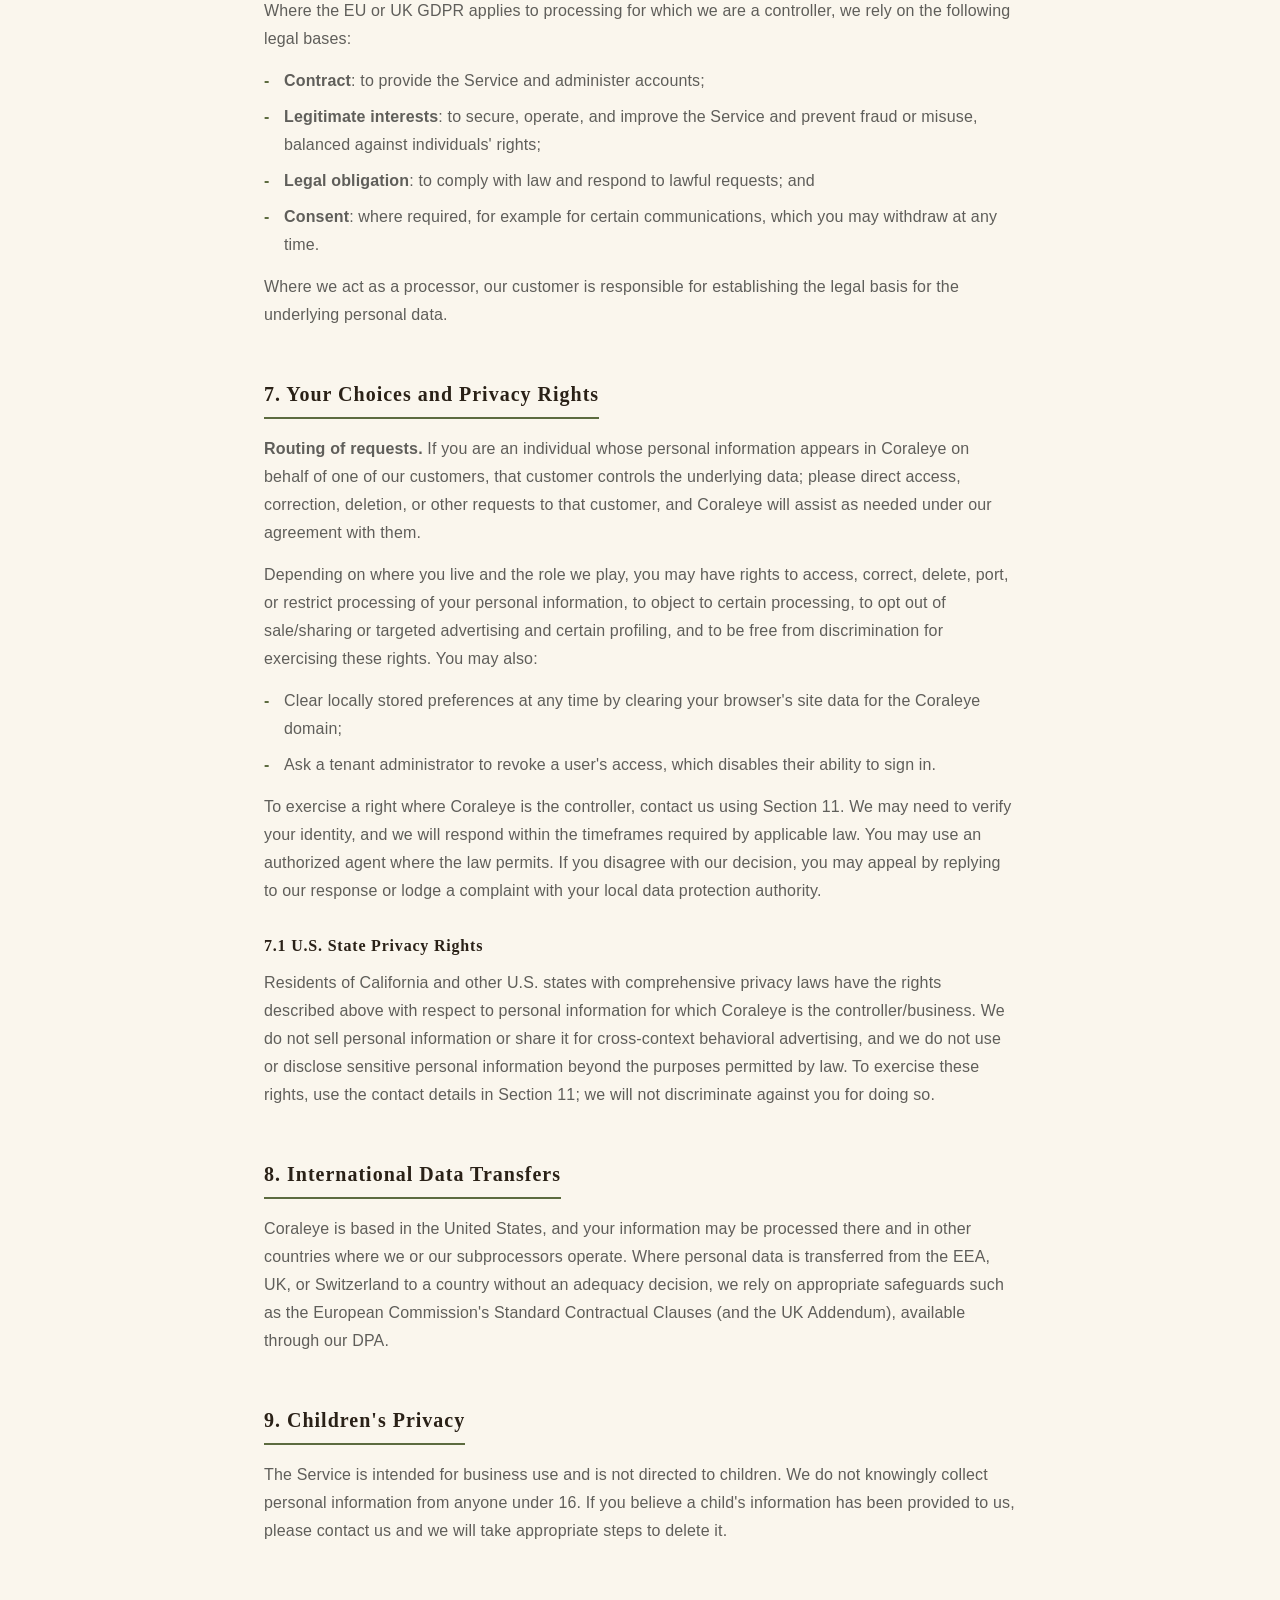
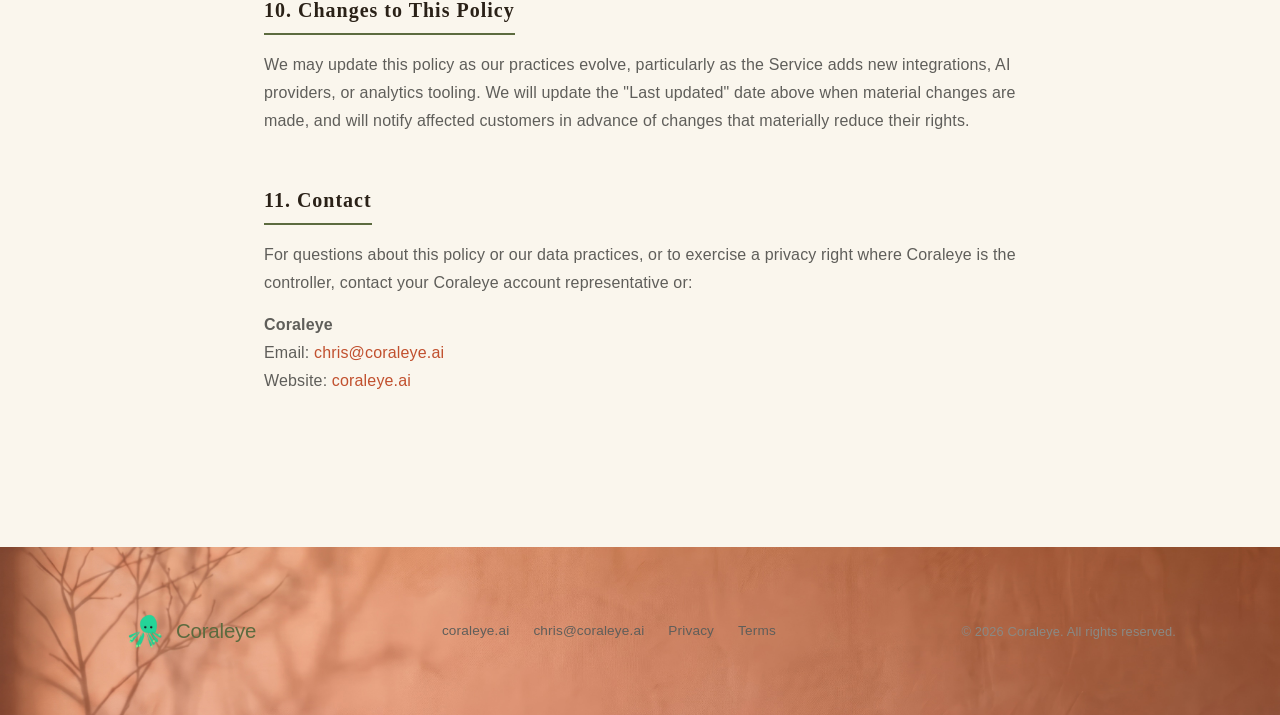
==== commit 6bf0b5a1: "Apply warm editorial palette and terracotta hero backgrounds. Replace the light-blue theme with Meri" ====
--- a/coraleye-website/privacy.html
+++ b/coraleye-website/privacy.html
@@ -12,21 +12,38 @@
     *, *::before, *::after { box-sizing: border-box; margin: 0; padding: 0; max-width: 100%; }
 
     :root {
-      --bg:          #E8E6E1;
-      --bg-card:     #E8E6E1;
-      --border:      rgba(0,0,0,0.08);
-      --orange:      #e8782a;
-      --text:        #0d1117;
-      --text-muted:  #4a5568;
-      --text-subtle: #9aa0ae;
+      /* Meridian editorial palette */
+      --color-bg:               #FAF6ED;
+      --color-surface-dark:     #1C1712;
+      --color-text-primary:     #2A2117;
+      --color-text-secondary:   #5F5E5A;
+      --color-accent-rust:      #C1502E;
+      --color-accent-rust-hover:#B14A2A;
+      --color-accent-rust-dim:  #F4E3DC;
+      --color-accent-olive:     #5C6B3F;
+      --color-accent-olive-bg:  #E8E9DC;
+      --color-accent-amber:     #A9772E;
+      --color-accent-amber-bg:  #F2E9D8;
+      --color-border:           #E4DFD1;
+      --color-surface-darkcard: #241C15;
+      --color-cream:            #FAF6ED;
+      --font-serif:             Georgia, 'Times New Roman', Times, serif;
+
+      /* Legacy aliases */
+      --bg:          var(--color-bg);
+      --bg-card:     var(--color-bg);
+      --border:      var(--color-border);
+      --orange:      var(--color-accent-rust);
+      --text:        var(--color-text-primary);
+      --text-muted:  var(--color-text-secondary);
+      --text-subtle: #8A8984;
       --radius:      10px;
-      --navy:        #000052;
-      --success:     #34d399;
-      --success-text:#047857;
-      --success-dim: rgba(4, 120, 87, 0.12);
-      --pastel-green:       #b8eed9;
-      --pastel-green-hover: #a0e4cb;
-      --pastel-green-text:  #0d3328;
+      --navy:        var(--color-surface-dark);
+      --success-text:var(--color-accent-olive);
+      --success-dim: var(--color-accent-olive-bg);
+      --pastel-green:       var(--color-accent-rust);
+      --pastel-green-hover: var(--color-accent-rust-hover);
+      --pastel-green-text:  #ffffff;
     }
 
     html { scroll-behavior: smooth; scroll-padding-top: 64px; }
@@ -43,14 +60,15 @@
       overflow-x: hidden;
     }
 
-    a { color: var(--navy); text-decoration: none; }
+    a { color: var(--color-accent-rust); text-decoration: none; }
     a:hover { text-decoration: underline; }
     img { display: block; max-width: 100%; }
 
     h1, h2, h3 {
+      font-family: var(--font-serif);
       font-weight: 600;
-      letter-spacing: 0.05em;
-      color: var(--navy);
+      letter-spacing: 0.02em;
+      color: var(--color-text-primary);
     }
 
     /* ─── Nav ───────────────────────────────────────────────────────── */
@@ -64,10 +82,10 @@
       display: flex;
       align-items: center;
       overflow: visible;
-      background: rgba(255, 255, 255, 0.94);
+      background: rgba(250, 246, 237, 0.94);
       backdrop-filter: blur(12px);
       -webkit-backdrop-filter: blur(12px);
-      border-bottom: 1px solid rgba(0, 0, 0, 0.08);
+      border-bottom: 1px solid var(--color-border);
     }
 
     .container {
@@ -157,9 +175,9 @@
     }
 
     .btn-primary:hover {
-      background: var(--pastel-green-hover);
+      background: var(--color-accent-rust-hover);
       transform: translateY(-1px);
-      box-shadow: 0 4px 14px rgba(13, 51, 40, 0.12);
+      box-shadow: 0 4px 14px rgba(193, 80, 46, 0.22);
       text-decoration: none;
     }
 
@@ -196,7 +214,7 @@
       font-weight: 600;
       line-height: 1.15;
       letter-spacing: 0.05em;
-      color: var(--navy);
+      color: var(--color-text-primary);
       margin-bottom: 12px;
     }
 
@@ -215,11 +233,11 @@
       font-weight: 600;
       line-height: 1.3;
       letter-spacing: 0.05em;
-      color: var(--navy);
+      color: var(--color-text-primary);
       text-align: left;
       margin-bottom: 16px;
       padding-bottom: 10px;
-      border-bottom: 2px solid var(--success-text);
+      border-bottom: 2px solid var(--color-accent-olive);
       display: inline-block;
     }
 
@@ -227,7 +245,7 @@
       font-size: 1rem;
       font-weight: 600;
       letter-spacing: 0.05em;
-      color: var(--navy);
+      color: var(--color-text-primary);
       margin-top: 28px;
       margin-bottom: 10px;
     }
@@ -271,8 +289,8 @@
       padding: 48px 0;
       margin: 0;
       border-top: none;
-      background-color: #c5e8f0;
-      background-image: url("clearwater-lightblue.jpeg");
+      background-color: var(--color-accent-rust-dim);
+      background-image: url("terracotta-coral background.jpeg");
       background-size: cover;
       background-position: center;
       background-repeat: no-repeat;
@@ -308,7 +326,7 @@
       text-decoration: none;
     }
 
-    .footer-links a:hover { color: var(--navy); text-decoration: none; }
+    .footer-links a:hover { color: var(--color-accent-rust); text-decoration: none; }
 
     .footer-right {
       font-size: 0.8rem;
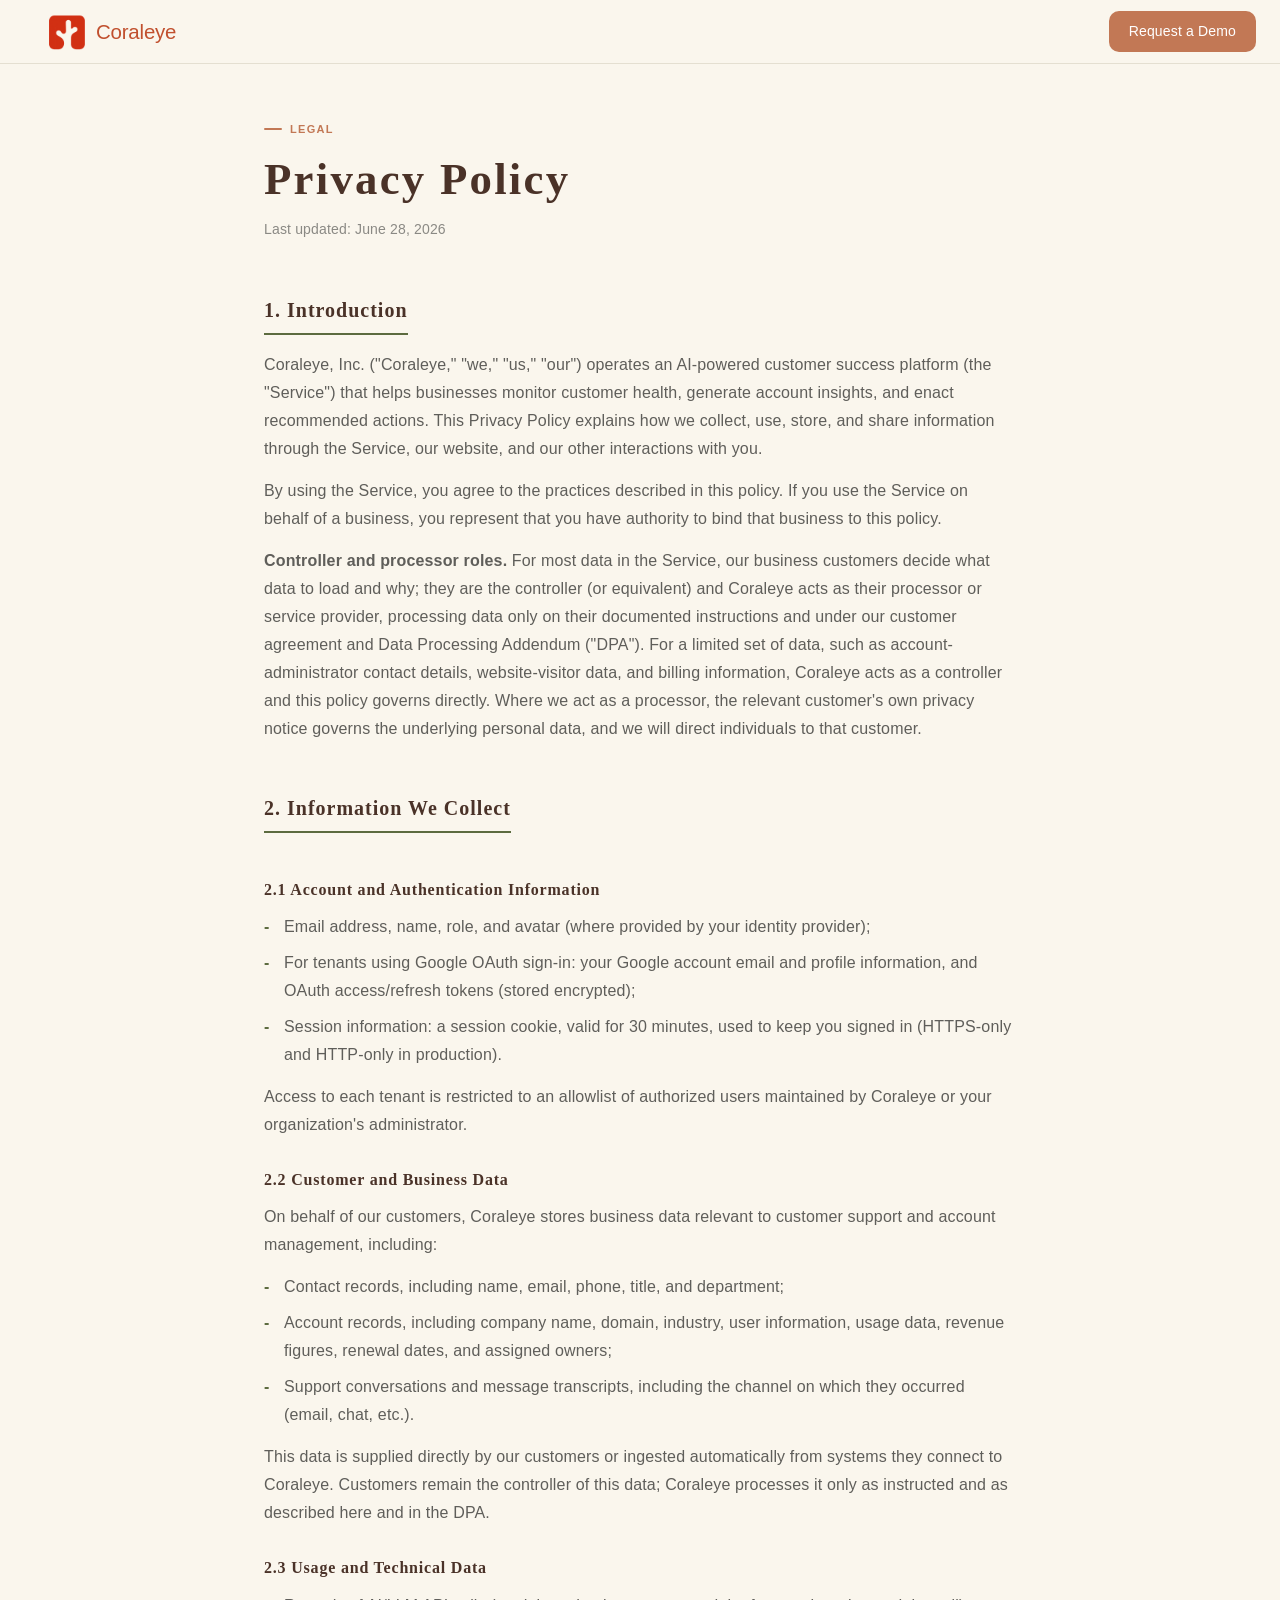
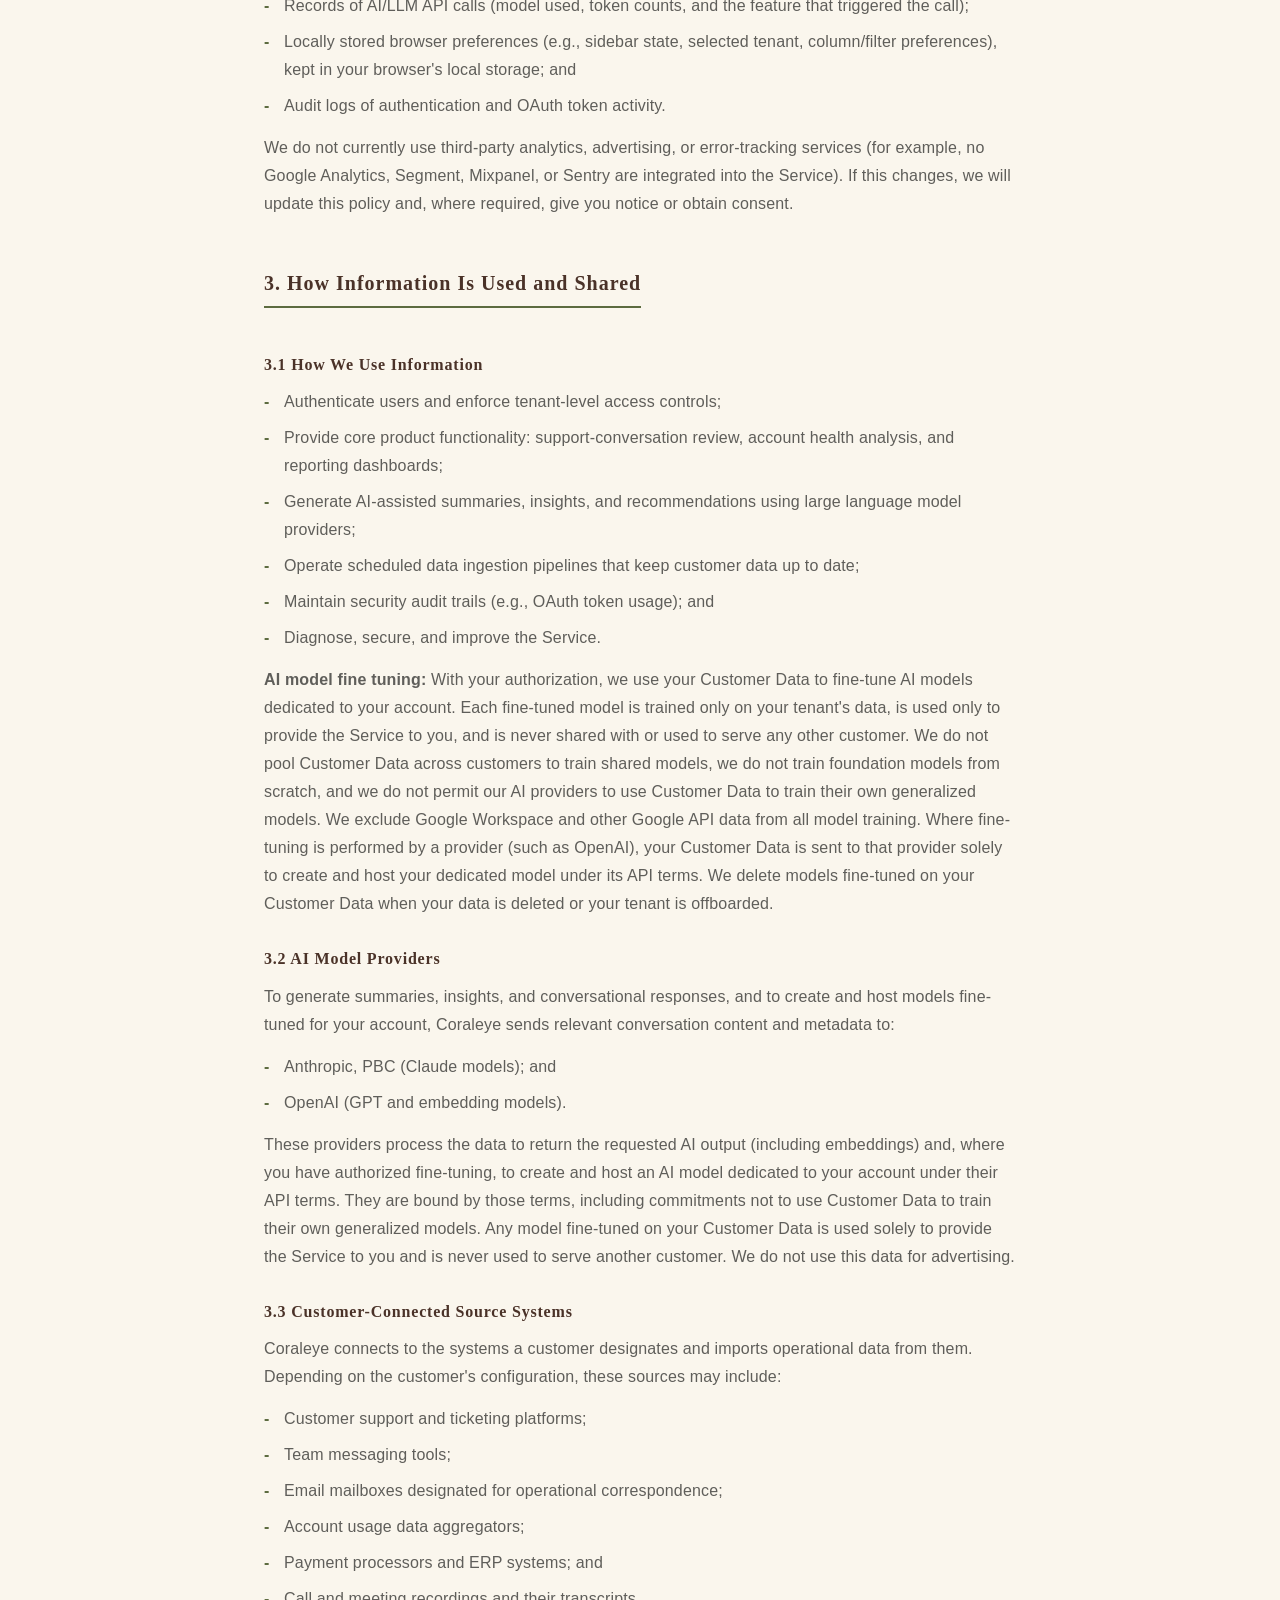
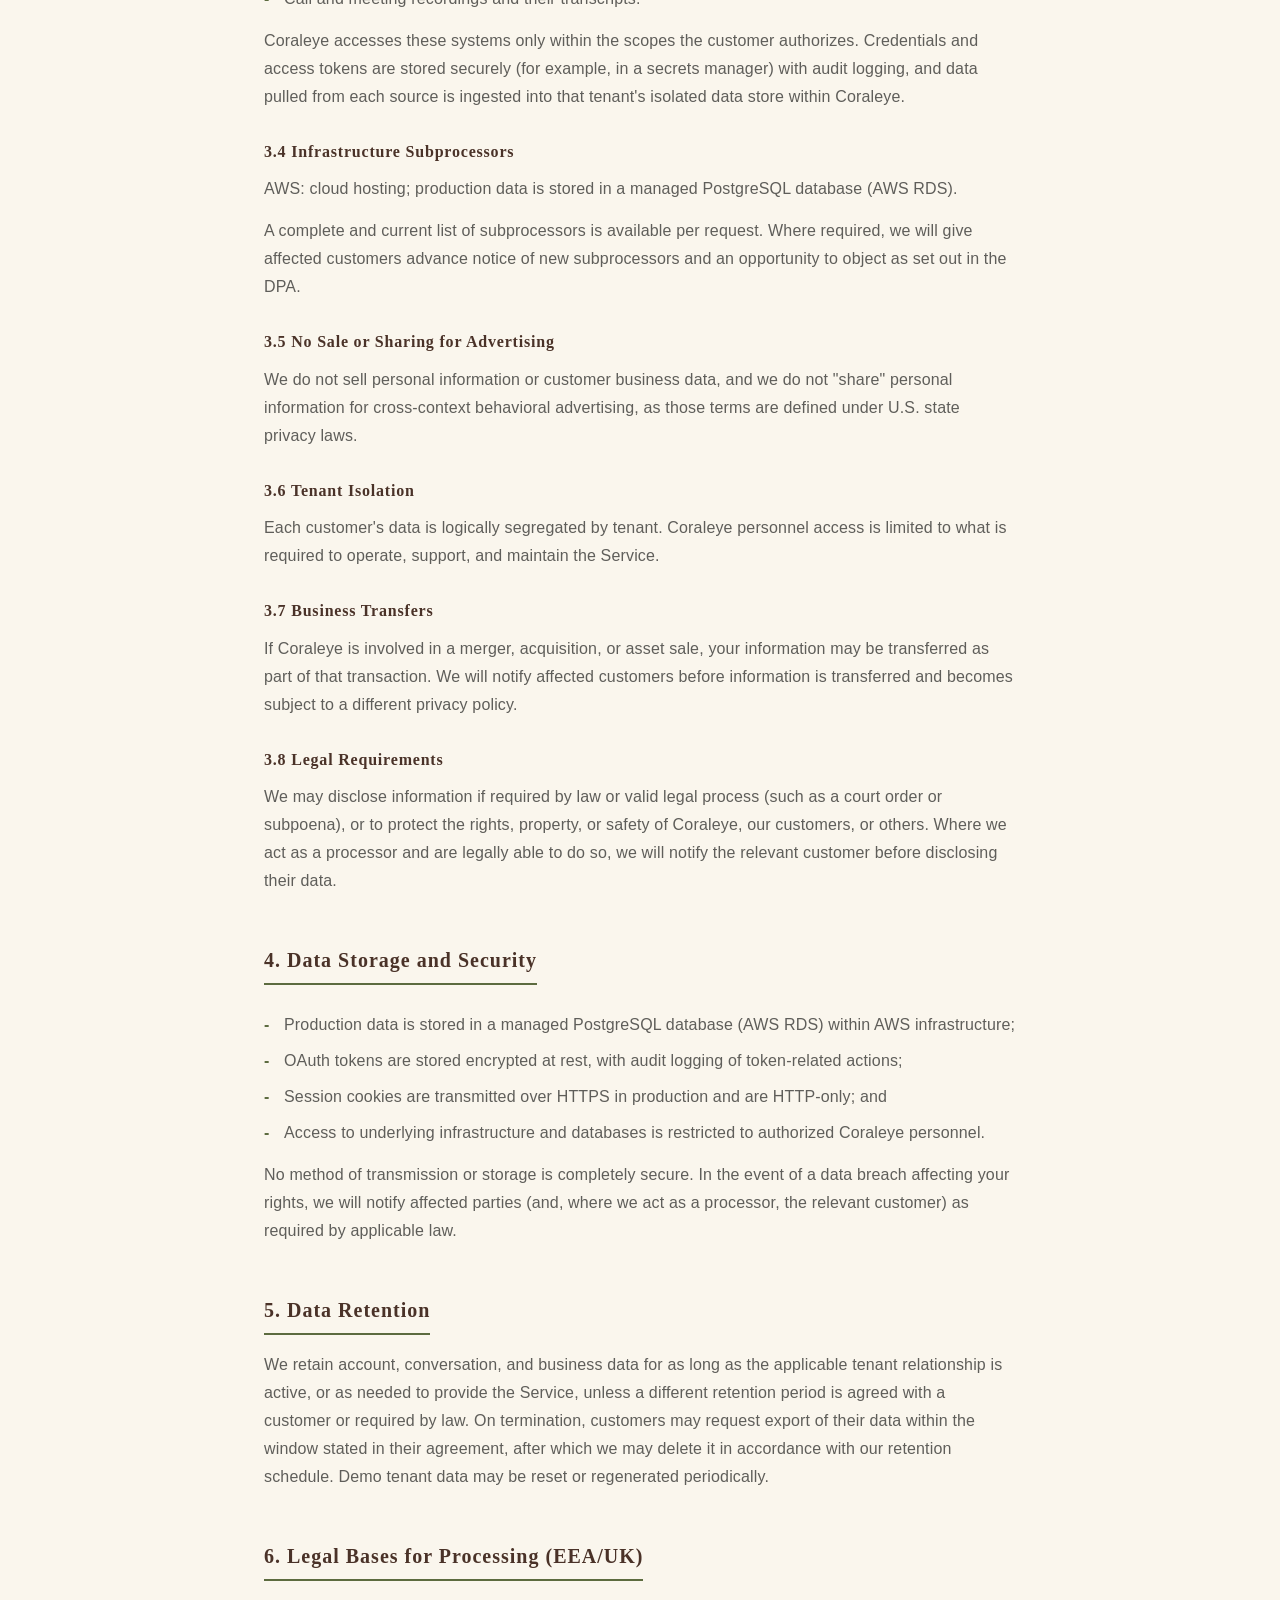
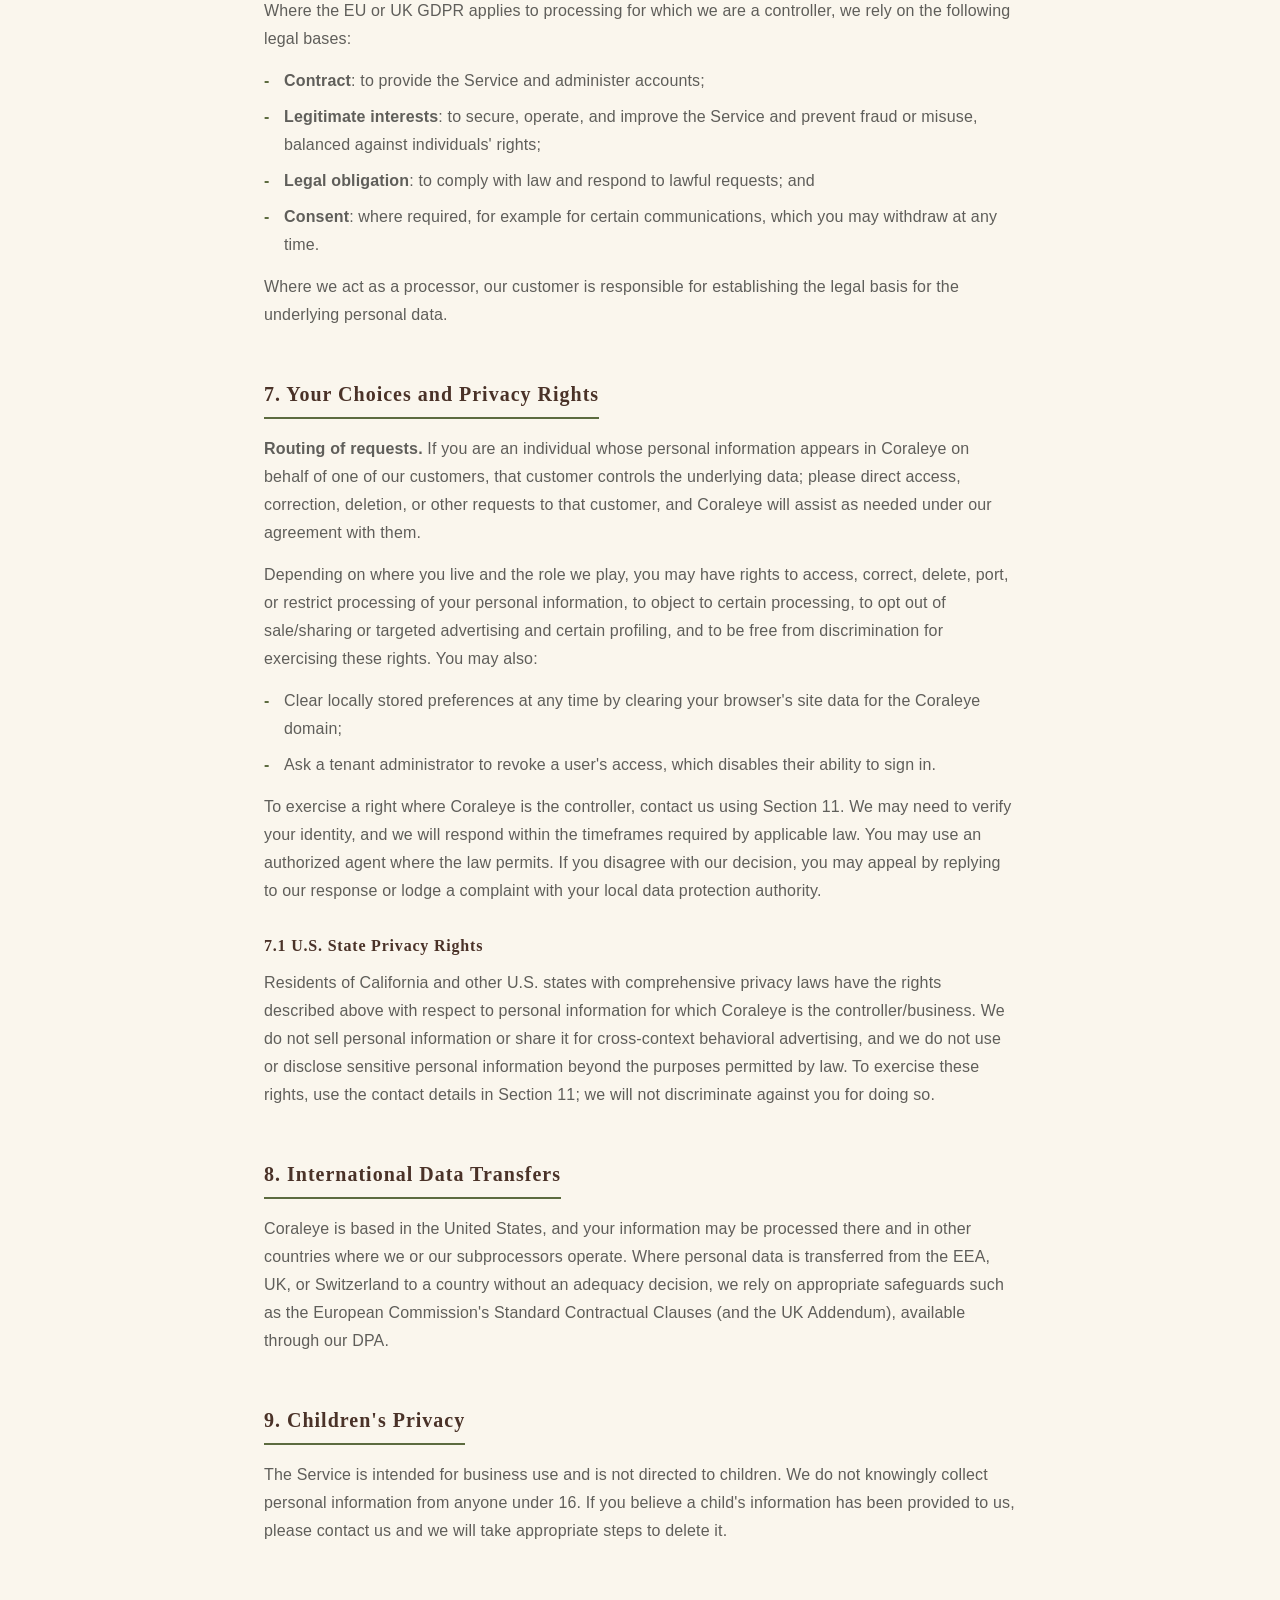
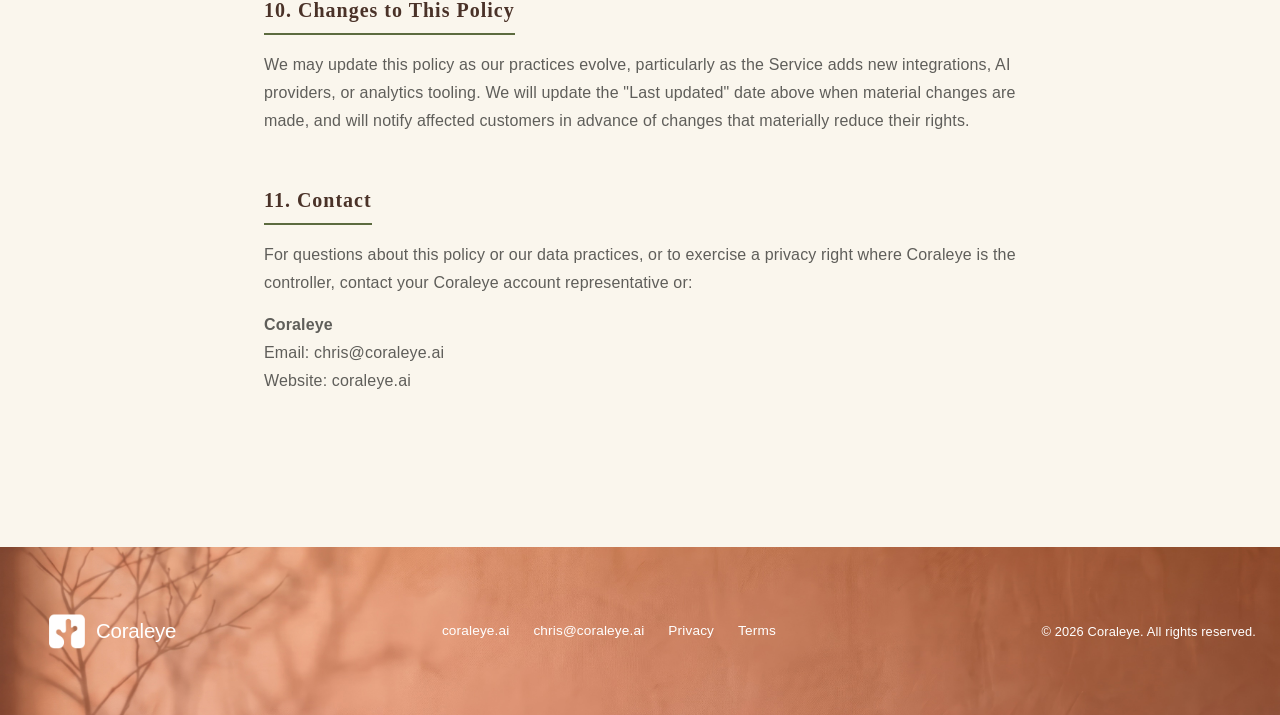
==== commit e16a8b9d: "Rebuild Under the surface pillars with paired UI visuals and editorial layout. Add context-engine wa" ====
--- a/coraleye-website/privacy.html
+++ b/coraleye-website/privacy.html
@@ -5,8 +5,8 @@
   <meta name="viewport" content="width=device-width, initial-scale=1.0" />
   <title>Privacy Policy | Coraleye</title>
   <meta name="description" content="Coraleye Privacy Policy: how we collect, use, store, and share information through the Service." />
-  <link rel="icon" type="image/png" href="cory the octopus green.png" />
-  <link rel="apple-touch-icon" href="cory the octopus green.png" />
+  <link rel="icon" type="image/png" href="new logo orange.png" />
+  <link rel="apple-touch-icon" href="new logo orange.png" />
   <link rel="stylesheet" href="fonts.css" />
   <style>
     *, *::before, *::after { box-sizing: border-box; margin: 0; padding: 0; max-width: 100%; }
@@ -14,18 +14,18 @@
     :root {
       /* Meridian editorial palette */
       --color-bg:               #FAF6ED;
-      --color-surface-dark:     #1C1712;
-      --color-text-primary:     #2A2117;
+      --color-surface-dark:     #2A221C;
+      --color-headline:         #4A3228;
+      --color-text-primary:     #3A3028;
       --color-text-secondary:   #5F5E5A;
-      --color-accent-rust:      #C1502E;
-      --color-accent-rust-hover:#B14A2A;
-      --color-accent-rust-dim:  #F4E3DC;
+      --color-accent-terracotta:#C27855;
+      --color-accent-terracotta-hover: #B26E4E;
+      --color-accent-terracotta-dim: color-mix(in srgb, var(--color-accent-terracotta) 14%, var(--color-bg));
       --color-accent-olive:     #5C6B3F;
       --color-accent-olive-bg:  #E8E9DC;
       --color-accent-amber:     #A9772E;
       --color-accent-amber-bg:  #F2E9D8;
       --color-border:           #E4DFD1;
-      --color-surface-darkcard: #241C15;
       --color-cream:            #FAF6ED;
       --font-serif:             Georgia, 'Times New Roman', Times, serif;
 
@@ -33,7 +33,7 @@
       --bg:          var(--color-bg);
       --bg-card:     var(--color-bg);
       --border:      var(--color-border);
-      --orange:      var(--color-accent-rust);
+      --orange:      var(--color-accent-terracotta);
       --text:        var(--color-text-primary);
       --text-muted:  var(--color-text-secondary);
       --text-subtle: #8A8984;
@@ -41,8 +41,8 @@
       --navy:        var(--color-surface-dark);
       --success-text:var(--color-accent-olive);
       --success-dim: var(--color-accent-olive-bg);
-      --pastel-green:       var(--color-accent-rust);
-      --pastel-green-hover: var(--color-accent-rust-hover);
+      --pastel-green:       var(--color-accent-terracotta);
+      --pastel-green-hover: var(--color-accent-terracotta-hover);
       --pastel-green-text:  #ffffff;
     }
 
@@ -68,7 +68,7 @@
       font-family: var(--font-serif);
       font-weight: 600;
       letter-spacing: 0.02em;
-      color: var(--color-text-primary);
+      color: var(--color-headline);
     }
 
     /* ─── Nav ───────────────────────────────────────────────────────── */
@@ -90,7 +90,7 @@
 
     .container {
       width: 100%;
-      max-width: 1120px;
+      max-width: 1280px;
       margin: 0 auto;
       padding: 0 24px;
     }
@@ -109,7 +109,7 @@
       font-weight: 500;
       font-size: 1.28rem;
       letter-spacing: -0.01em;
-      color: var(--success-text);
+      color: #C1502E;
       text-decoration: none;
     }
 
@@ -133,6 +133,7 @@
       object-fit: contain;
       border-radius: 8px;
       margin-right: -14px;
+      filter: brightness(0.72) saturate(1.15) hue-rotate(-8deg);
     }
 
     .nav-links {
@@ -177,7 +178,7 @@
     .btn-primary:hover {
       background: var(--color-accent-rust-hover);
       transform: translateY(-1px);
-      box-shadow: 0 4px 14px rgba(193, 80, 46, 0.22);
+      box-shadow: 0 4px 14px rgba(194, 120, 85, 0.22);
       text-decoration: none;
     }
 
@@ -214,7 +215,7 @@
       font-weight: 600;
       line-height: 1.15;
       letter-spacing: 0.05em;
-      color: var(--color-text-primary);
+      color: var(--color-headline);
       margin-bottom: 12px;
     }
 
@@ -233,7 +234,7 @@
       font-weight: 600;
       line-height: 1.3;
       letter-spacing: 0.05em;
-      color: var(--color-text-primary);
+      color: var(--color-headline);
       text-align: left;
       margin-bottom: 16px;
       padding-bottom: 10px;
@@ -245,7 +246,7 @@
       font-size: 1rem;
       font-weight: 600;
       letter-spacing: 0.05em;
-      color: var(--color-text-primary);
+      color: var(--color-headline);
       margin-top: 28px;
       margin-bottom: 10px;
     }
@@ -285,7 +286,7 @@
     /* ─── Footer ─────────────────────────────────────────────────────── */
     footer {
       position: relative;
-      color: var(--text-muted);
+      color: #fff;
       padding: 48px 0;
       margin: 0;
       border-top: none;
@@ -296,6 +297,14 @@
       background-repeat: no-repeat;
     }
 
+    footer .nav-logo {
+      color: #fff;
+    }
+
+    footer .nav-logo-img {
+      filter: brightness(0) invert(1);
+    }
+
     .footer-inner {
       position: relative;
       z-index: 1;
@@ -321,16 +330,16 @@
 
     .footer-links a {
       font-size: 0.85rem;
-      color: var(--text-muted);
+      color: #fff;
       transition: color 0.15s;
       text-decoration: none;
     }
 
-    .footer-links a:hover { color: var(--color-accent-rust); text-decoration: none; }
+    .footer-links a:hover { color: rgba(255, 255, 255, 0.78); text-decoration: none; }
 
     .footer-right {
       font-size: 0.8rem;
-      color: var(--text-subtle);
+      color: #fff;
     }
 
     /* ─── Responsive ─────────────────────────────────────────────────── */
@@ -351,7 +360,7 @@
       <div class="nav-inner">
         <a href="index.html" class="nav-logo">
           <div class="nav-logo-mark">
-            <img src="cory the octopus green.png" alt="Coraleye logo" class="nav-logo-img" />
+            <img src="new logo orange.png" alt="Coraleye logo" class="nav-logo-img" />
           </div>
           Coraleye
         </a>
@@ -543,7 +552,7 @@
         <div class="footer-left">
           <a href="index.html" class="nav-logo">
             <div class="nav-logo-mark">
-              <img src="cory the octopus green.png" alt="Coraleye logo" class="nav-logo-img" />
+              <img src="new logo orange.png" alt="Coraleye logo" class="nav-logo-img" />
             </div>
             Coraleye
           </a>
